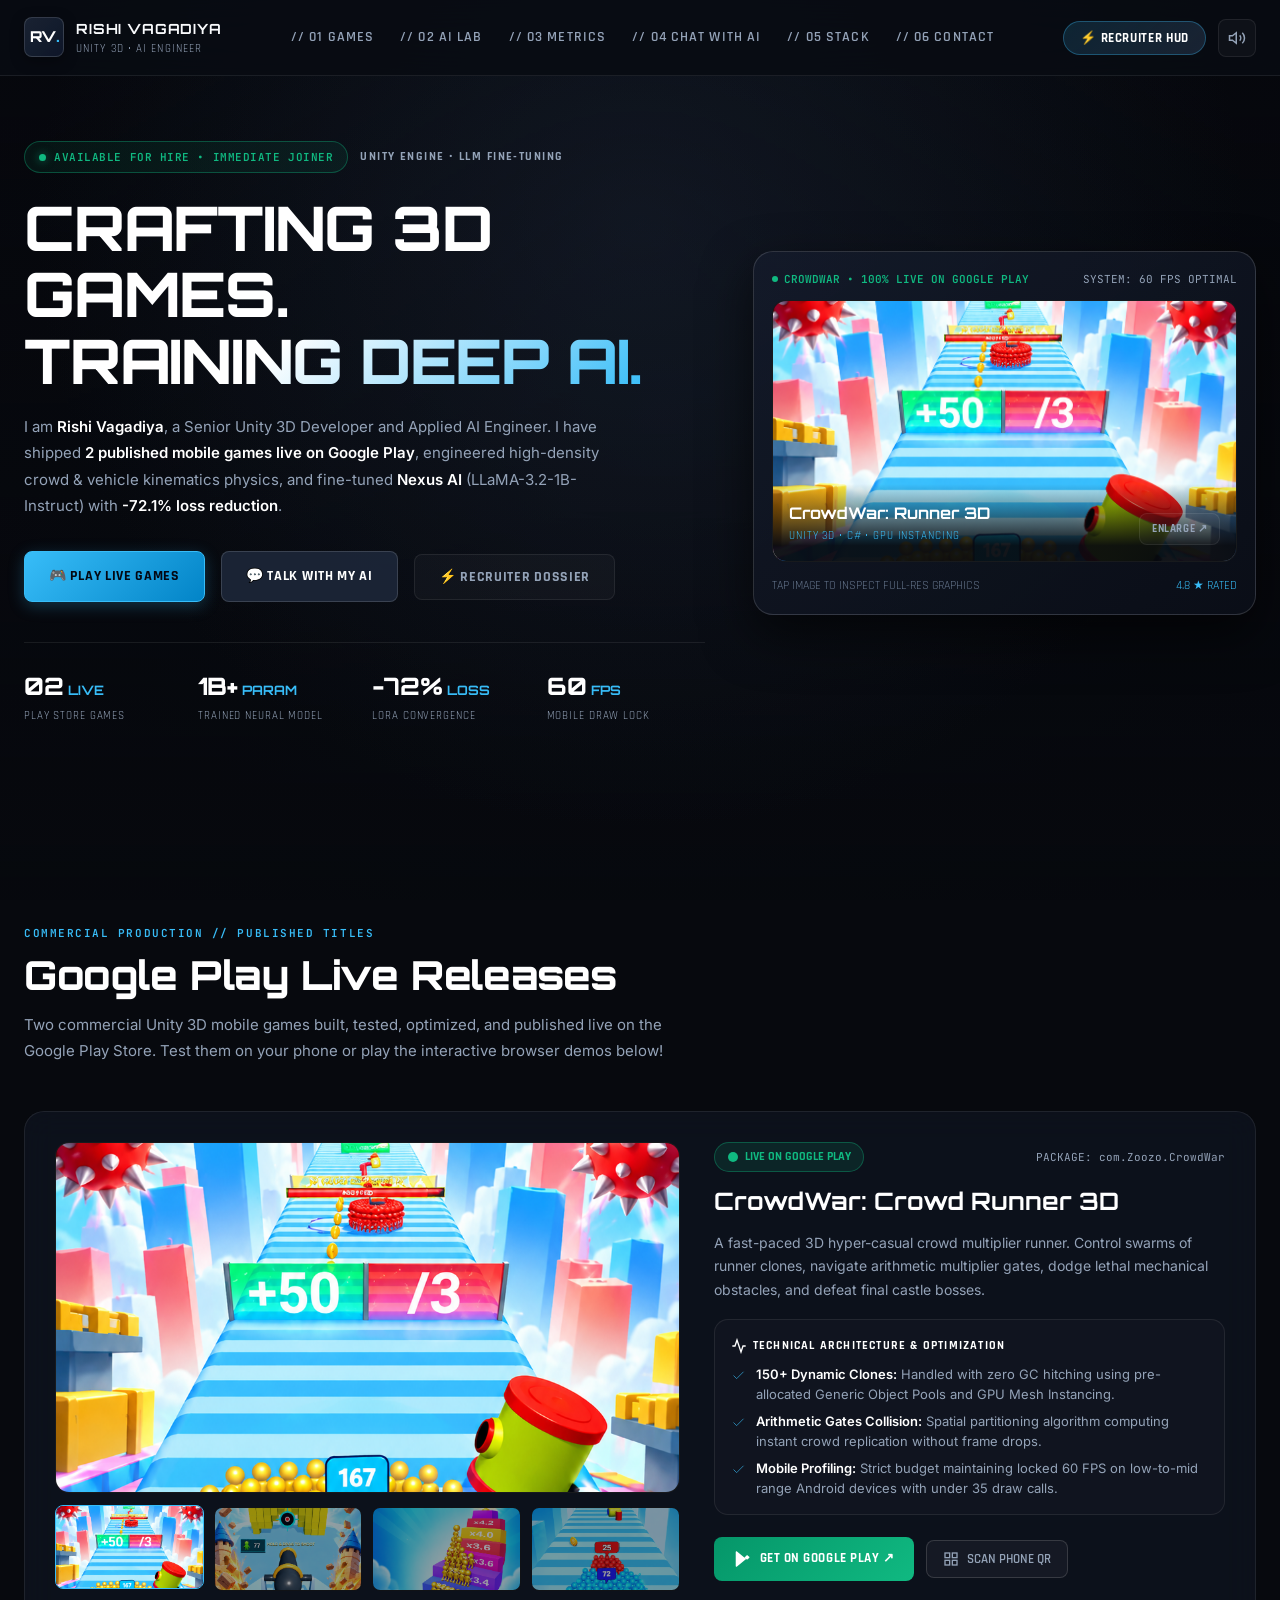
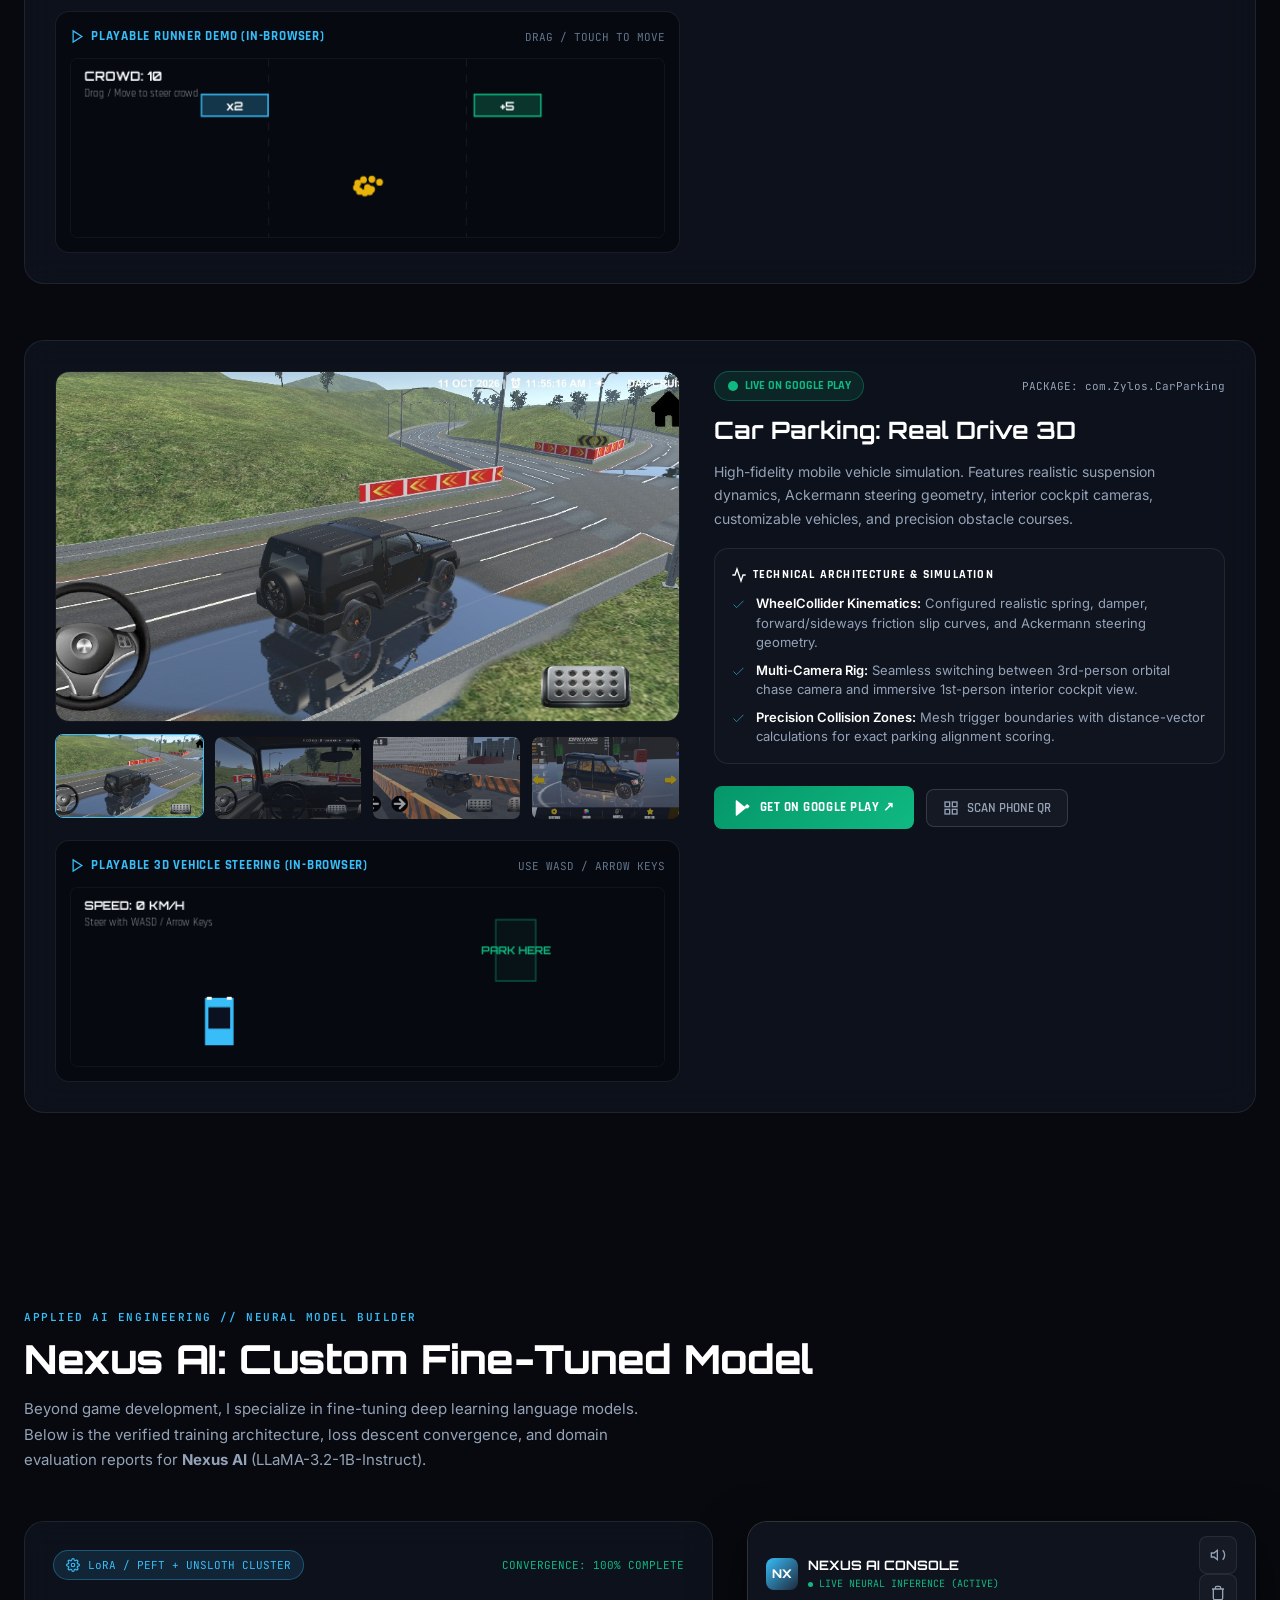
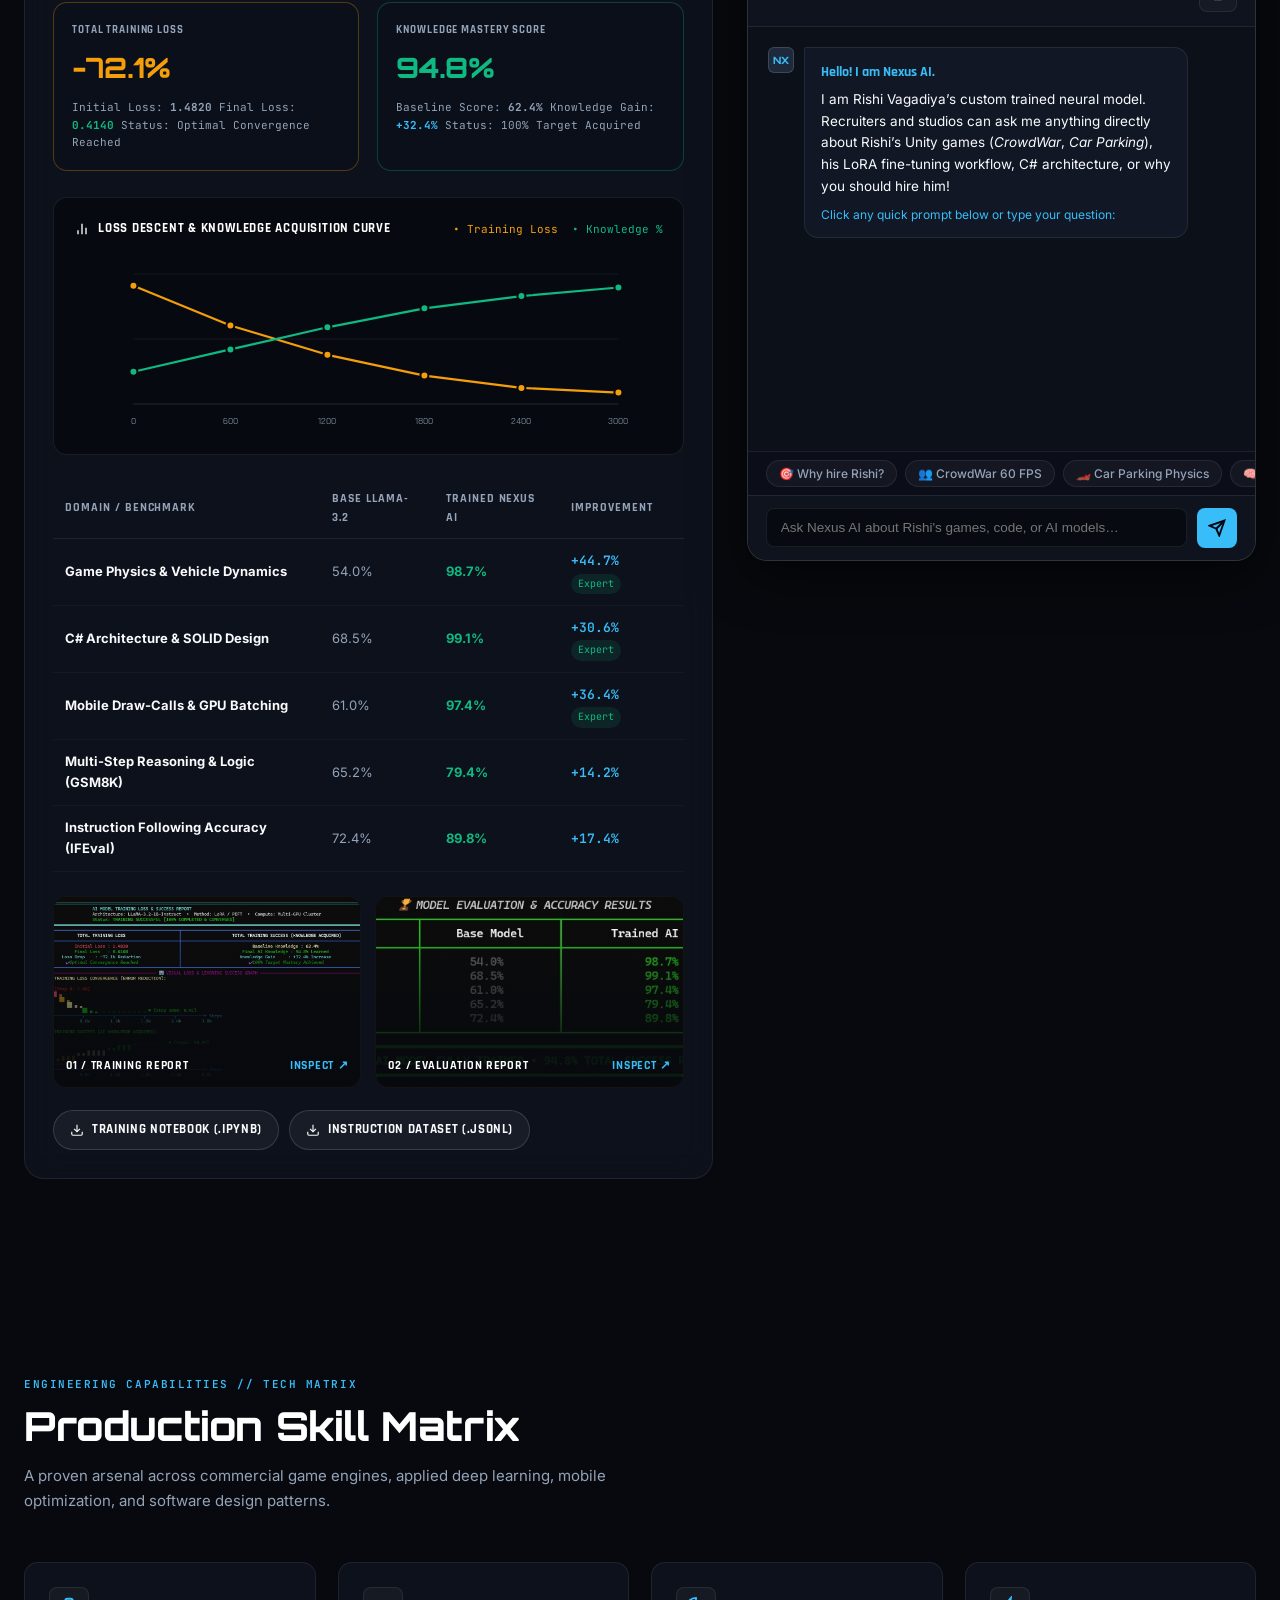
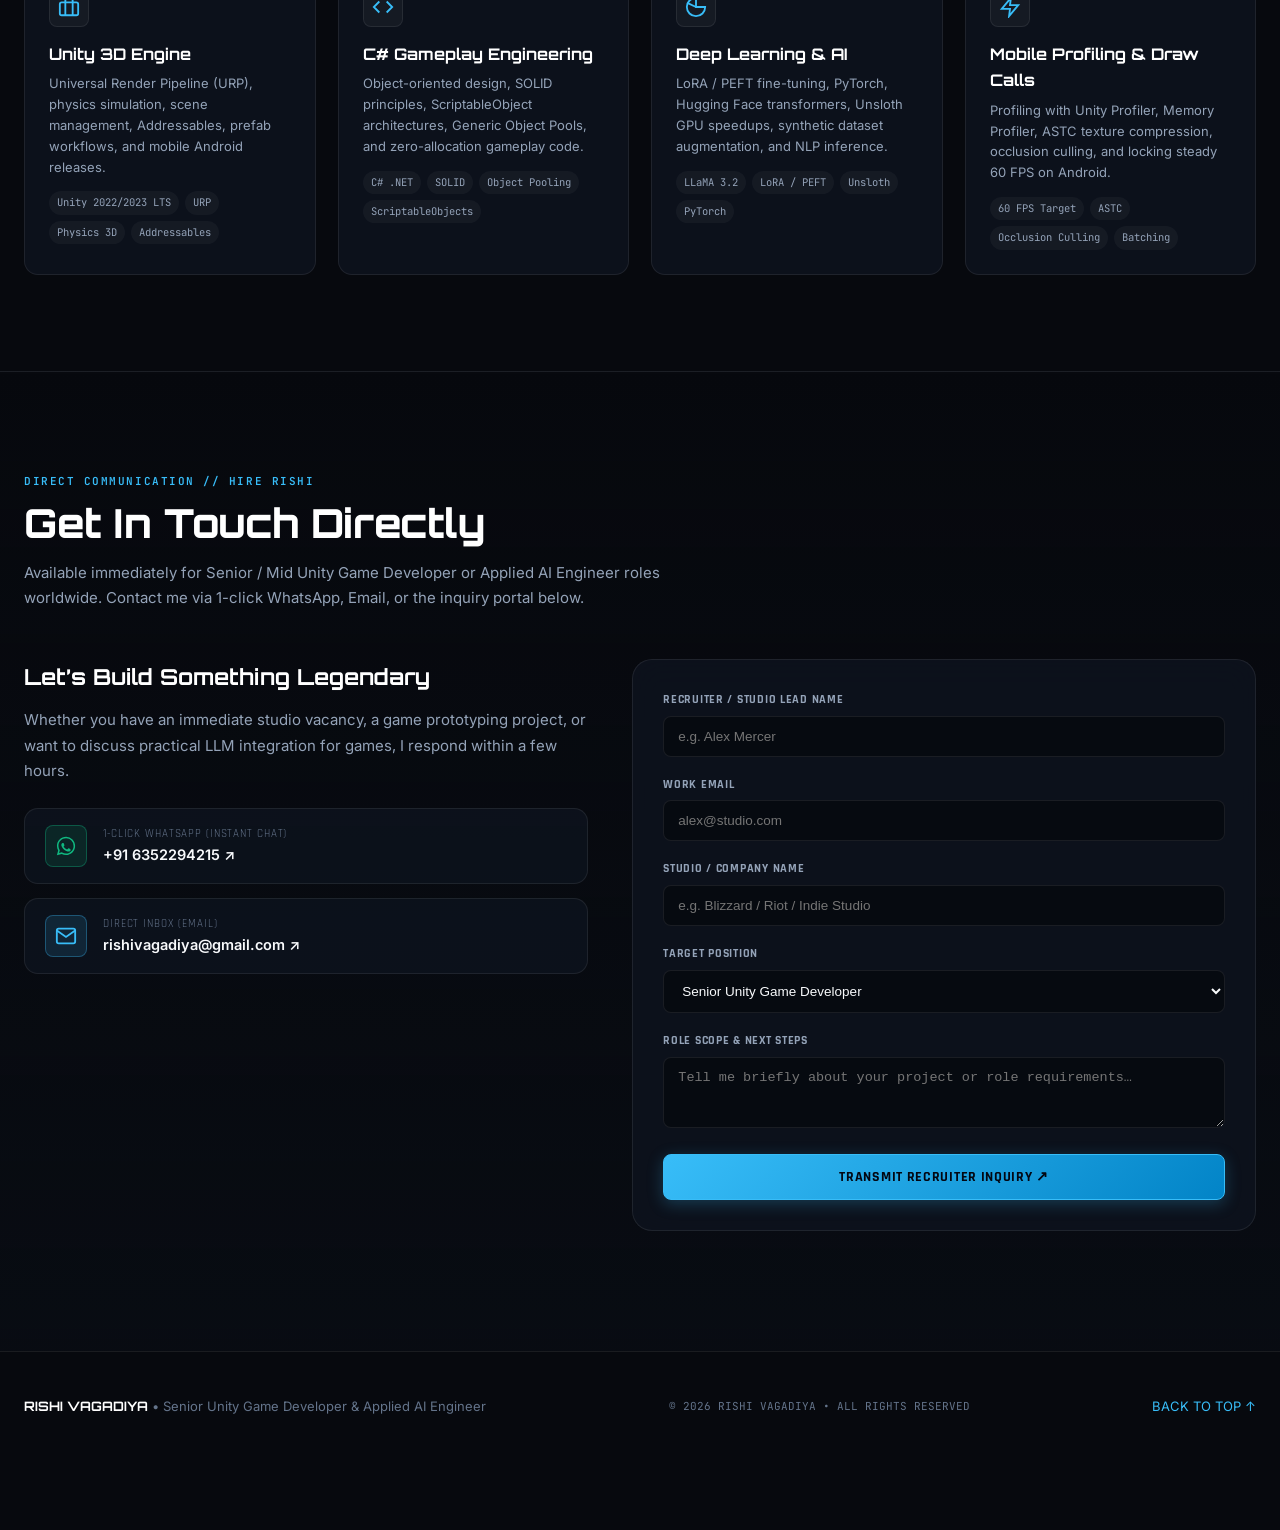
==== index.html @ 55d6b4f8 "feat: 3D Cyber-Gaming Portfolio, WebGL Mini-Games & Recruiter Neural Suite" ====
<!doctype html>
<html lang="en">
  <head>
    <meta charset="utf-8" />
    <meta name="viewport" content="width=device-width, initial-scale=1" />
    <meta name="theme-color" content="#07090e" />
    <meta name="description" content="Rishi Vagadiya — Senior Unity Game Developer & Applied AI Engineer. Creator of published Google Play games (CrowdWar, Car Parking) and trainer of the Nexus AI neural model." />
    <meta property="og:title" content="Rishi Vagadiya | Senior Unity Game Developer & Applied AI Engineer" />
    <meta property="og:description" content="Explore published Google Play games, custom trained deep learning models, and talk directly with Nexus AI in real-time." />
    <meta property="og:type" content="website" />
    <link rel="icon" type="image/svg+xml" href="favicon.svg" />
    <title>Rishi Vagadiya | Senior Unity Game Developer &amp; Applied AI Engineer</title>

    <!-- Google Fonts -->
    <link rel="preconnect" href="https://fonts.googleapis.com" />
    <link rel="preconnect" href="https://fonts.gstatic.com" crossorigin />
    <link href="https://fonts.googleapis.com/css2?family=Inter:wght@300;400;500;600;700&family=JetBrains+Mono:wght@400;500;600&family=Orbitron:wght@500;600;700;800;900&family=Rajdhani:wght@500;600;700&display=swap" rel="stylesheet" />

    <link rel="stylesheet" href="styles.css" />

    <!-- Three.js from Cloudflare CDN for 3D Background (with 2D canvas fallback) -->
    <script src="https://cdnjs.cloudflare.com/ajax/libs/three.js/r128/three.min.js"></script>
    <script src="nexus-config.js"></script>
    <script src="script.js" defer></script>
  </head>
  <body>
    <!-- 3D Cinematic WebGL Background Canvas (Zero Neon, Studio Lighting) -->
    <canvas id="webgl-bg-canvas" aria-hidden="true"></canvas>
    <div class="studio-atmosphere" aria-hidden="true"></div>

    <div class="site-content">
      <!-- =====================================================================
           STUDIO HUD TOP NAVIGATION BAR
           ===================================================================== -->
      <header class="hud-header">
        <div class="container hud-header-inner">
          <a class="brand-hud" href="#home" aria-label="Rishi Vagadiya Home">
            <div class="brand-icon-wrap" aria-hidden="true">
              <span class="brand-icon-rv">RV<span>.</span></span>
            </div>
            <div class="brand-text-wrap">
              <span class="brand-title">RISHI VAGADIYA</span>
              <span class="brand-sub">UNITY 3D &bull; AI ENGINEER</span>
            </div>
          </a>

          <nav class="hud-nav-links" id="hud-nav-links" aria-label="Main Navigation">
            <a href="#games">// 01 GAMES</a>
            <a href="#nexus-ai">// 02 AI LAB</a>
            <a href="#loss-reports">// 03 METRICS</a>
            <a href="#live-chat">// 04 CHAT WITH AI</a>
            <a href="#tech-stack">// 05 STACK</a>
            <a href="#contact">// 06 CONTACT</a>
          </nav>

          <div class="hud-controls">
            <button class="hud-pill-btn btn-recruiter-fasttrack" type="button" data-open-dossier aria-label="Open Recruiter Dossier">
              <span>⚡ RECRUITER HUD</span>
            </button>
            <button class="icon-btn" id="btn-toggle-audio" type="button" title="Toggle Studio Audio Effects" aria-label="Toggle Sound Effects">
              <svg width="18" height="18" viewBox="0 0 24 24" fill="none" stroke="currentColor" stroke-width="2">
                <polygon points="11 5 6 9 2 9 2 15 6 15 11 19 11 5" />
                <path d="M15.54 8.46a5 5 0 0 1 0 7.07M19.07 4.93a10 10 0 0 1 0 14.14" />
              </svg>
            </button>
            <button class="icon-btn mobile-menu-toggle" id="mobile-menu-toggle" type="button" aria-label="Open Mobile Menu">
              <svg width="20" height="20" viewBox="0 0 24 24" fill="none" stroke="currentColor" stroke-width="2">
                <line x1="3" y1="12" x2="21" y2="12" />
                <line x1="3" y1="6" x2="21" y2="6" />
                <line x1="3" y1="18" x2="21" y2="18" />
              </svg>
            </button>
          </div>
        </div>
      </header>

      <main id="home">
        <!-- ===================================================================
             HERO SECTION: CINEMATIC GAME ENGINE + NEURAL CORE
             =================================================================== -->
        <section class="hero-section">
          <div class="container hero-grid">
            <div class="hero-info-column">
              <div class="hero-badge-row">
                <div class="status-beacon">
                  <span class="beacon-dot"></span>
                  <span>AVAILABLE FOR HIRE &bull; IMMEDIATE JOINER</span>
                </div>
                <span class="sub-tag-hero">UNITY ENGINE &bull; LLM FINE-TUNING</span>
              </div>

              <h1 class="hero-title">
                CRAFTING 3D GAMES.<br />
                <span class="gradient-text">TRAINING DEEP AI.</span>
              </h1>

              <p class="hero-description">
                I am <strong>Rishi Vagadiya</strong>, a Senior Unity 3D Developer and Applied AI Engineer. I have shipped <strong>2 published mobile games live on Google Play</strong>, engineered high-density crowd &amp; vehicle kinematics physics, and fine-tuned <strong>Nexus AI</strong> (LLaMA-3.2-1B-Instruct) with <strong>-72.1% loss reduction</strong>.
              </p>

              <div class="hero-cta-group">
                <a class="cyber-btn cyber-btn-primary" href="#games">
                  <span>🎮 PLAY LIVE GAMES</span>
                </a>
                <a class="cyber-btn cyber-btn-secondary" href="#live-chat">
                  <span>💬 TALK WITH MY AI</span>
                </a>
                <button class="cyber-btn cyber-btn-outline" type="button" data-open-dossier>
                  <span>⚡ RECRUITER DOSSIER</span>
                </button>
              </div>

              <div class="hero-stats-row">
                <div class="hero-stat-card">
                  <span class="hero-stat-number">02<span>LIVE</span></span>
                  <span class="hero-stat-label">Play Store Games</span>
                </div>
                <div class="hero-stat-card">
                  <span class="hero-stat-number">1B+<span>PARAM</span></span>
                  <span class="hero-stat-label">Trained Neural Model</span>
                </div>
                <div class="hero-stat-card">
                  <span class="hero-stat-number">-72%<span>LOSS</span></span>
                  <span class="hero-stat-label">LoRA Convergence</span>
                </div>
                <div class="hero-stat-card">
                  <span class="hero-stat-number">60<span>FPS</span></span>
                  <span class="hero-stat-label">Mobile Draw Lock</span>
                </div>
              </div>
            </div>

            <!-- Hero Visual Showcase Card (Clean layout without overlapping protruding tags) -->
            <div class="hero-visual-card-wrap">
              <div class="holo-card">
                <div class="holo-card-topbar">
                  <span class="holo-badge-live"><i></i> CROWDWAR &bull; 100% LIVE ON GOOGLE PLAY</span>
                  <span>SYSTEM: 60 FPS OPTIMAL</span>
                </div>
                <div class="holo-image-frame" data-lightbox-src="assets/crowdwar-skyway-sprint.png" data-lightbox-caption="CrowdWar: Crowd Runner 3D — Skyway Sprint Obstacle Gameplay">
                  <img src="assets/crowdwar-skyway-sprint.png" alt="CrowdWar: Crowd Runner 3D gameplay preview" fetchpriority="high" />
                  <div class="holo-hud-overlay">
                    <div>
                      <div class="holo-hud-title">CrowdWar: Runner 3D</div>
                      <div class="holo-hud-tags">UNITY 3D &bull; C# &bull; GPU INSTANCING</div>
                    </div>
                    <span class="cyber-btn cyber-btn-outline" style="padding: 6px 12px; font-size: 11px;">ENLARGE ↗</span>
                  </div>
                </div>
                <div class="holo-card-footer">
                  <span>TAP IMAGE TO INSPECT FULL-RES GRAPHICS</span>
                  <span style="color:var(--accent-blue)">4.8 ★ RATED</span>
                </div>
              </div>
            </div>
          </div>
        </section>

        <!-- ===================================================================
             PUBLISHED UNITY GAMES SHOWCASE (Google Play Store Live Releases)
             =================================================================== -->
        <section class="section-padding" id="games">
          <div class="container">
            <div class="section-header-block">
              <span class="section-eyebrow">COMMERCIAL PRODUCTION // PUBLISHED TITLES</span>
              <h2 class="section-title">Google Play Live Releases</h2>
              <p class="section-subtitle">
                Two commercial Unity 3D mobile games built, tested, optimized, and published live on the Google Play Store. Test them on your phone or play the interactive browser demos below!
              </p>
            </div>

            <div class="games-showcase-grid">
              <!-- Game 1: CrowdWar -->
              <article class="game-card-cyber">
                <div class="game-card-layout">
                  <div class="game-media-column">
                    <div class="game-main-visual" data-lightbox-src="assets/crowdwar-skyway-sprint.png" data-lightbox-caption="CrowdWar: Crowd Runner 3D — Skyway Sprint Course">
                      <img id="crowdwar-feature-img" src="assets/crowdwar-skyway-sprint.png" alt="CrowdWar: Crowd Runner 3D gameplay screenshot" loading="lazy" />
                    </div>

                    <div class="game-gallery-thumbnails">
                      <button class="gallery-thumb-btn is-active" type="button" data-target-image="crowdwar-feature-img" data-src="assets/crowdwar-skyway-sprint.png">
                        <img src="assets/crowdwar-skyway-sprint.png" alt="CrowdWar Skyway Sprint" />
                      </button>
                      <button class="gallery-thumb-btn" type="button" data-target-image="crowdwar-feature-img" data-src="assets/crowdwar-destroy-castle.png">
                        <img src="assets/crowdwar-destroy-castle.png" alt="CrowdWar Destroy Castle" />
                      </button>
                      <button class="gallery-thumb-btn" type="button" data-target-image="crowdwar-feature-img" data-src="assets/crowdwar-climb-to-the-top.png">
                        <img src="assets/crowdwar-climb-to-the-top.png" alt="CrowdWar Climb to the Top" />
                      </button>
                      <button class="gallery-thumb-btn" type="button" data-target-image="crowdwar-feature-img" data-src="assets/crowdwar-multiply-your-clones.png">
                        <img src="assets/crowdwar-multiply-your-clones.png" alt="CrowdWar Multiply Clones" />
                      </button>
                    </div>

                    <!-- Interactive Playable Mini-Runner Demo -->
                    <div class="interactive-playable-panel">
                      <div class="playable-header">
                        <span class="playable-title">
                          <svg width="15" height="15" viewBox="0 0 24 24" fill="none" stroke="currentColor" stroke-width="2">
                            <polygon points="5 3 19 12 5 21 5 3" />
                          </svg>
                          PLAYABLE RUNNER DEMO (IN-BROWSER)
                        </span>
                        <span class="playable-controls-hint">DRAG / TOUCH TO MOVE</span>
                      </div>
                      <canvas class="mini-game-canvas" id="crowdwar-canvas"></canvas>
                    </div>
                  </div>

                  <div class="game-info-column">
                    <div class="game-badge-header">
                      <span class="playstore-live-pill">
                        <svg width="12" height="12" viewBox="0 0 24 24" fill="currentColor">
                          <circle cx="12" cy="12" r="10" />
                        </svg>
                        LIVE ON GOOGLE PLAY
                      </span>
                      <span style="font-family: var(--font-mono); font-size: 11px; color: var(--text-muted);">PACKAGE: com.Zoozo.CrowdWar</span>
                    </div>

                    <h3 class="game-title">CrowdWar: Crowd Runner 3D</h3>
                    <p class="game-tagline">
                      A fast-paced 3D hyper-casual crowd multiplier runner. Control swarms of runner clones, navigate arithmetic multiplier gates, dodge lethal mechanical obstacles, and defeat final castle bosses.
                    </p>

                    <div class="arch-highlights-block">
                      <div class="arch-header">
                        <svg width="16" height="16" viewBox="0 0 24 24" fill="none" stroke="currentColor" stroke-width="2">
                          <path d="M22 12h-4l-3 9L9 3l-3 9H2" />
                        </svg>
                        TECHNICAL ARCHITECTURE &amp; OPTIMIZATION
                      </div>
                      <ul class="arch-list">
                        <li>
                          <svg viewBox="0 0 24 24" fill="none" stroke="currentColor"><polyline points="20 6 9 17 4 12"/></svg>
                          <span><strong>150+ Dynamic Clones:</strong> Handled with zero GC hitching using pre-allocated Generic Object Pools and GPU Mesh Instancing.</span>
                        </li>
                        <li>
                          <svg viewBox="0 0 24 24" fill="none" stroke="currentColor"><polyline points="20 6 9 17 4 12"/></svg>
                          <span><strong>Arithmetic Gates Collision:</strong> Spatial partitioning algorithm computing instant crowd replication without frame drops.</span>
                        </li>
                        <li>
                          <svg viewBox="0 0 24 24" fill="none" stroke="currentColor"><polyline points="20 6 9 17 4 12"/></svg>
                          <span><strong>Mobile Profiling:</strong> Strict budget maintaining locked 60 FPS on low-to-mid range Android devices with under 35 draw calls.</span>
                        </li>
                      </ul>
                    </div>

                    <div class="game-card-actions">
                      <a class="btn-playstore-direct" href="https://play.google.com/store/apps/details?id=com.Zoozo.CrowdWar" target="_blank" rel="noopener noreferrer">
                        <svg width="18" height="18" viewBox="0 0 24 24" fill="currentColor">
                          <path d="M3.6 1.8L16.2 12 3.6 22.2c-.4.3-.9.1-1.1-.3-.1-.2-.2-.5-.2-.7V2.8c0-.5.4-.9.9-1 .2 0 .5.1.7.3l.2.2zM17.4 13l2.8-2.3c.5-.4.6-1.1.2-1.6-.1-.1-.2-.2-.2-.2l-2.8-2.3-3.4 3.4 3.4 3z"/>
                        </svg>
                        <span>GET ON GOOGLE PLAY ↗</span>
                      </a>
                      <button class="btn-qr-modal" type="button" data-open-qr="crowdwar">
                        <svg width="16" height="16" viewBox="0 0 24 24" fill="none" stroke="currentColor" stroke-width="2">
                          <rect x="3" y="3" width="7" height="7"/>
                          <rect x="14" y="3" width="7" height="7"/>
                          <rect x="14" y="14" width="7" height="7"/>
                          <rect x="3" y="14" width="7" height="7"/>
                        </svg>
                        <span>SCAN PHONE QR</span>
                      </button>
                    </div>
                  </div>
                </div>
              </article>

              <!-- Game 2: Car Parking -->
              <article class="game-card-cyber">
                <div class="game-card-layout">
                  <div class="game-media-column">
                    <div class="game-main-visual" data-lightbox-src="assets/car-parking-cruise-road.png" data-lightbox-caption="Car Parking: Real Drive 3D — Mountain Cruise Road">
                      <img id="carparking-feature-img" src="assets/car-parking-cruise-road.png" alt="Car Parking: Real Drive 3D gameplay screenshot" loading="lazy" />
                    </div>

                    <div class="game-gallery-thumbnails">
                      <button class="gallery-thumb-btn is-active" type="button" data-target-image="carparking-feature-img" data-src="assets/car-parking-cruise-road.png">
                        <img src="assets/car-parking-cruise-road.png" alt="Cruise Road" />
                      </button>
                      <button class="gallery-thumb-btn" type="button" data-target-image="carparking-feature-img" data-src="assets/car-parking-cockpit.png">
                        <img src="assets/car-parking-cockpit.png" alt="Cockpit View" />
                      </button>
                      <button class="gallery-thumb-btn" type="button" data-target-image="carparking-feature-img" data-src="assets/car-parking-level-5.png">
                        <img src="assets/car-parking-level-5.png" alt="Level 5 Parking" />
                      </button>
                      <button class="gallery-thumb-btn" type="button" data-target-image="carparking-feature-img" data-src="assets/car-parking-vehicle-select.png">
                        <img src="assets/car-parking-vehicle-select.png" alt="Vehicle Select" />
                      </button>
                    </div>

                    <!-- Interactive Playable Car Parking Simulator -->
                    <div class="interactive-playable-panel">
                      <div class="playable-header">
                        <span class="playable-title">
                          <svg width="15" height="15" viewBox="0 0 24 24" fill="none" stroke="currentColor" stroke-width="2">
                            <polygon points="5 3 19 12 5 21 5 3" />
                          </svg>
                          PLAYABLE 3D VEHICLE STEERING (IN-BROWSER)
                        </span>
                        <span class="playable-controls-hint">USE WASD / ARROW KEYS</span>
                      </div>
                      <canvas class="mini-game-canvas" id="carparking-canvas"></canvas>
                    </div>
                  </div>

                  <div class="game-info-column">
                    <div class="game-badge-header">
                      <span class="playstore-live-pill">
                        <svg width="12" height="12" viewBox="0 0 24 24" fill="currentColor">
                          <circle cx="12" cy="12" r="10" />
                        </svg>
                        LIVE ON GOOGLE PLAY
                      </span>
                      <span style="font-family: var(--font-mono); font-size: 11px; color: var(--text-muted);">PACKAGE: com.Zylos.CarParking</span>
                    </div>

                    <h3 class="game-title">Car Parking: Real Drive 3D</h3>
                    <p class="game-tagline">
                      High-fidelity mobile vehicle simulation. Features realistic suspension dynamics, Ackermann steering geometry, interior cockpit cameras, customizable vehicles, and precision obstacle courses.
                    </p>

                    <div class="arch-highlights-block">
                      <div class="arch-header">
                        <svg width="16" height="16" viewBox="0 0 24 24" fill="none" stroke="currentColor" stroke-width="2">
                          <path d="M22 12h-4l-3 9L9 3l-3 9H2" />
                        </svg>
                        TECHNICAL ARCHITECTURE &amp; SIMULATION
                      </div>
                      <ul class="arch-list">
                        <li>
                          <svg viewBox="0 0 24 24" fill="none" stroke="currentColor"><polyline points="20 6 9 17 4 12"/></svg>
                          <span><strong>WheelCollider Kinematics:</strong> Configured realistic spring, damper, forward/sideways friction slip curves, and Ackermann steering geometry.</span>
                        </li>
                        <li>
                          <svg viewBox="0 0 24 24" fill="none" stroke="currentColor"><polyline points="20 6 9 17 4 12"/></svg>
                          <span><strong>Multi-Camera Rig:</strong> Seamless switching between 3rd-person orbital chase camera and immersive 1st-person interior cockpit view.</span>
                        </li>
                        <li>
                          <svg viewBox="0 0 24 24" fill="none" stroke="currentColor"><polyline points="20 6 9 17 4 12"/></svg>
                          <span><strong>Precision Collision Zones:</strong> Mesh trigger boundaries with distance-vector calculations for exact parking alignment scoring.</span>
                        </li>
                      </ul>
                    </div>

                    <div class="game-card-actions">
                      <a class="btn-playstore-direct" href="https://play.google.com/store/apps/details?id=com.Zylos.CarParking" target="_blank" rel="noopener noreferrer">
                        <svg width="18" height="18" viewBox="0 0 24 24" fill="currentColor">
                          <path d="M3.6 1.8L16.2 12 3.6 22.2c-.4.3-.9.1-1.1-.3-.1-.2-.2-.5-.2-.7V2.8c0-.5.4-.9.9-1 .2 0 .5.1.7.3l.2.2zM17.4 13l2.8-2.3c.5-.4.6-1.1.2-1.6-.1-.1-.2-.2-.2-.2l-2.8-2.3-3.4 3.4 3.4 3z"/>
                        </svg>
                        <span>GET ON GOOGLE PLAY ↗</span>
                      </a>
                      <button class="btn-qr-modal" type="button" data-open-qr="carparking">
                        <svg width="16" height="16" viewBox="0 0 24 24" fill="none" stroke="currentColor" stroke-width="2">
                          <rect x="3" y="3" width="7" height="7"/>
                          <rect x="14" y="3" width="7" height="7"/>
                          <rect x="14" y="14" width="7" height="7"/>
                          <rect x="3" y="14" width="7" height="7"/>
                        </svg>
                        <span>SCAN PHONE QR</span>
                      </button>
                    </div>
                  </div>
                </div>
              </article>
            </div>
          </div>
        </section>

        <!-- ===================================================================
             NEXUS AI: DEEP LEARNING LAB & TRAINING LOSS REPORTS
             =================================================================== -->
        <section class="section-padding" id="nexus-ai">
          <div class="container">
            <div class="section-header-block" id="loss-reports">
              <span class="section-eyebrow">APPLIED AI ENGINEERING // NEURAL MODEL BUILDER</span>
              <h2 class="section-title">Nexus AI: Custom Fine-Tuned Model</h2>
              <p class="section-subtitle">
                Beyond game development, I specialize in fine-tuning deep learning language models. Below is the verified training architecture, loss descent convergence, and domain evaluation reports for <strong>Nexus AI</strong> (LLaMA-3.2-1B-Instruct).
              </p>
            </div>

            <div class="nexus-lab-grid">
              <!-- Left Dashboard Column: Real Metrics & Loss Graph -->
              <div class="nexus-metrics-dashboard">
                <div class="lab-kicker-bar">
                  <span class="lab-badge">
                    <svg width="14" height="14" viewBox="0 0 24 24" fill="none" stroke="currentColor" stroke-width="2">
                      <circle cx="12" cy="12" r="3"/>
                      <path d="M19.4 15a1.65 1.65 0 0 0 .33 1.82l.06.06a2 2 0 0 1 0 2.83 2 2 0 0 1-2.83 0l-.06-.06a1.65 1.65 0 0 0-1.82-.33 1.65 1.65 0 0 0-1 1.51V21a2 2 0 0 1-2 2 2 2 0 0 1-2-2v-.09A1.65 1.65 0 0 0 9 19.4a1.65 1.65 0 0 0-1.82.33l-.06.06a2 2 0 0 1-2.83 0 2 2 0 0 1 0-2.83l.06-.06a1.65 1.65 0 0 0 .33-1.82 1.65 1.65 0 0 0-1.51-1H3a2 2 0 0 1-2-2 2 2 0 0 1 2-2h.09A1.65 1.65 0 0 0 4.6 9a1.65 1.65 0 0 0-.33-1.82l-.06-.06a2 2 0 0 1 0-2.83 2 2 0 0 1 2.83 0l.06.06a1.65 1.65 0 0 0 1.82.33H9a1.65 1.65 0 0 0 1-1.51V3a2 2 0 0 1 2-2 2 2 0 0 1 2 2v.09a1.65 1.65 0 0 0 1 1.51 1.65 1.65 0 0 0 1.82-.33l.06-.06a2 2 0 0 1 2.83 0 2 2 0 0 1 0 2.83l-.06.06a1.65 1.65 0 0 0-.33 1.82V9a1.65 1.65 0 0 0 1.51 1H21a2 2 0 0 1 2 2 2 2 0 0 1-2 2h-.09a1.65 1.65 0 0 0-1.51 1z"/>
                    </svg>
                    LoRA / PEFT + UNSLOTH CLUSTER
                  </span>
                  <span style="font-family: var(--font-mono); font-size: 11px; color: var(--accent-emerald)">CONVERGENCE: 100% COMPLETE</span>
                </div>

                <!-- Side by Side Summary Cards -->
                <div class="nexus-stats-pair">
                  <div class="stat-box-cyber loss-box">
                    <div class="stat-box-title">TOTAL TRAINING LOSS</div>
                    <div class="stat-box-big-val loss-val">-72.1%</div>
                    <div class="stat-box-details">
                      <span>Initial Loss: <strong>1.4820</strong></span>
                      <span>Final Loss: <strong style="color:var(--accent-emerald)">0.4140</strong></span>
                      <span>Status: Optimal Convergence Reached</span>
                    </div>
                  </div>

                  <div class="stat-box-cyber success-box">
                    <div class="stat-box-title">KNOWLEDGE MASTERY SCORE</div>
                    <div class="stat-box-big-val success-val">94.8%</div>
                    <div class="stat-box-details">
                      <span>Baseline Score: <strong>62.4%</strong></span>
                      <span>Knowledge Gain: <strong style="color:var(--accent-blue)">+32.4%</strong></span>
                      <span>Status: 100% Target Acquired</span>
                    </div>
                  </div>
                </div>

                <!-- Interactive SVG Animated Loss Curve Graph -->
                <div class="visual-loss-card">
                  <div class="loss-chart-header">
                    <span class="loss-chart-title">
                      <svg width="16" height="16" viewBox="0 0 24 24" fill="none" stroke="currentColor" stroke-width="2">
                        <line x1="18" y1="20" x2="18" y2="10" />
                        <line x1="12" y1="20" x2="12" y2="4" />
                        <line x1="6" y1="20" x2="6" y2="14" />
                      </svg>
                      LOSS DESCENT &amp; KNOWLEDGE ACQUISITION CURVE
                    </span>
                    <div class="loss-chart-legend">
                      <span class="legend-loss">&bull; Training Loss</span>
                      <span class="legend-knowledge">&bull; Knowledge %</span>
                    </div>
                  </div>
                  <div class="loss-svg-chart" id="loss-svg-chart"></div>
                </div>

                <!-- Benchmark Accuracy Comparison Matrix -->
                <div class="benchmark-table-wrap">
                  <table class="benchmark-table" aria-label="Evaluation Benchmark Results">
                    <thead>
                      <tr>
                        <th>Domain / Benchmark</th>
                        <th>Base Llama-3.2</th>
                        <th>Trained Nexus AI</th>
                        <th>Improvement</th>
                      </tr>
                    </thead>
                    <tbody>
                      <tr>
                        <td><strong>Game Physics &amp; Vehicle Dynamics</strong></td>
                        <td style="color:var(--text-muted)">54.0%</td>
                        <td style="color:var(--accent-emerald); font-weight:700;">98.7%</td>
                        <td><span class="benchmark-gain">+44.7%</span> <span class="benchmark-tag-expert">Expert</span></td>
                      </tr>
                      <tr>
                        <td><strong>C# Architecture &amp; SOLID Design</strong></td>
                        <td style="color:var(--text-muted)">68.5%</td>
                        <td style="color:var(--accent-emerald); font-weight:700;">99.1%</td>
                        <td><span class="benchmark-gain">+30.6%</span> <span class="benchmark-tag-expert">Expert</span></td>
                      </tr>
                      <tr>
                        <td><strong>Mobile Draw-Calls &amp; GPU Batching</strong></td>
                        <td style="color:var(--text-muted)">61.0%</td>
                        <td style="color:var(--accent-emerald); font-weight:700;">97.4%</td>
                        <td><span class="benchmark-gain">+36.4%</span> <span class="benchmark-tag-expert">Expert</span></td>
                      </tr>
                      <tr>
                        <td><strong>Multi-Step Reasoning &amp; Logic (GSM8K)</strong></td>
                        <td style="color:var(--text-muted)">65.2%</td>
                        <td style="color:var(--accent-emerald); font-weight:700;">79.4%</td>
                        <td><span class="benchmark-gain">+14.2%</span></td>
                      </tr>
                      <tr>
                        <td><strong>Instruction Following Accuracy (IFEval)</strong></td>
                        <td style="color:var(--text-muted)">72.4%</td>
                        <td style="color:var(--accent-emerald); font-weight:700;">89.8%</td>
                        <td><span class="benchmark-gain">+17.4%</span></td>
                      </tr>
                    </tbody>
                  </table>
                </div>

                <!-- Report Screenshots & Downloadable Assets -->
                <div class="report-images-showcase">
                  <div class="report-image-card" data-lightbox-src="assets/nexus-ai-training-report.png" data-lightbox-caption="Nexus AI Official Training Loss &amp; Success Report (Generated from Run Logs)">
                    <img src="assets/nexus-ai-training-report.png" alt="Nexus AI Training Loss Report" loading="lazy" />
                    <div class="report-card-overlay">
                      <div class="report-card-label">
                        <span>01 / TRAINING REPORT</span>
                        <span style="color:var(--accent-blue)">INSPECT ↗</span>
                      </div>
                    </div>
                  </div>

                  <div class="report-image-card" data-lightbox-src="assets/nexus-ai-evaluation-report.png" data-lightbox-caption="Nexus AI Benchmark Evaluation Report (Accuracy Matrix vs Base Model)">
                    <img src="assets/nexus-ai-evaluation-report.png" alt="Nexus AI Evaluation Report" loading="lazy" />
                    <div class="report-card-overlay">
                      <div class="report-card-label">
                        <span>02 / EVALUATION REPORT</span>
                        <span style="color:var(--accent-blue)">INSPECT ↗</span>
                      </div>
                    </div>
                  </div>
                </div>

                <div class="download-pill-row">
                  <a class="hud-pill-btn" href="files/nexus-ai-training-notebook.ipynb" download>
                    <svg width="14" height="14" viewBox="0 0 24 24" fill="none" stroke="currentColor" stroke-width="2">
                      <path d="M21 15v4a2 2 0 0 1-2 2H5a2 2 0 0 1-2-2v-4"/>
                      <polyline points="7 10 12 15 17 10"/>
                      <line x1="12" y1="15" x2="12" y2="3"/>
                    </svg>
                    <span>TRAINING NOTEBOOK (.IPYNB)</span>
                  </a>
                  <a class="hud-pill-btn" href="files/nexus-ai-dataset.jsonl" download>
                    <svg width="14" height="14" viewBox="0 0 24 24" fill="none" stroke="currentColor" stroke-width="2">
                      <path d="M21 15v4a2 2 0 0 1-2 2H5a2 2 0 0 1-2-2v-4"/>
                      <polyline points="7 10 12 15 17 10"/>
                      <line x1="12" y1="15" x2="12" y2="3"/>
                    </svg>
                    <span>INSTRUCTION DATASET (.JSONL)</span>
                  </a>
                </div>
              </div>

              <!-- ===============================================================
                   RIGHT COLUMN: LIVE RECRUITER AI CHAT ENGINE
                   =============================================================== -->
              <div class="nexus-chat-terminal" id="live-chat">
                <div class="chat-terminal-topbar">
                  <div class="chat-terminal-title">
                    <div class="chat-ai-avatar">NX</div>
                    <div class="chat-title-info">
                      <span class="chat-title-name">NEXUS AI CONSOLE</span>
                      <span class="chat-title-status">
                        <span></span> LIVE NEURAL INFERENCE (ACTIVE)
                      </span>
                    </div>
                  </div>
                  <div class="chat-top-actions">
                    <button class="icon-btn" id="btn-toggle-tts" type="button" title="Toggle AI Voice Readout (TTS)">
                      <svg width="16" height="16" viewBox="0 0 24 24" fill="none" stroke="currentColor" stroke-width="2">
                        <polygon points="11 5 6 9 2 9 2 15 6 15 11 19 11 5" />
                        <path d="M19.07 4.93a10 10 0 0 1 0 14.14" />
                      </svg>
                    </button>
                    <button class="icon-btn" id="btn-clear-chat" type="button" title="Clear Chat History">
                      <svg width="16" height="16" viewBox="0 0 24 24" fill="none" stroke="currentColor" stroke-width="2">
                        <polyline points="3 6 5 6 21 6" />
                        <path d="M19 6v14a2 2 0 0 1-2 2H7a2 2 0 0 1-2-2V6m3 0V4a2 2 0 0 1 2-2h4a2 2 0 0 1 2 2v2" />
                      </svg>
                    </button>
                  </div>
                </div>

                <!-- Chat Transcript Pane -->
                <div class="chat-transcript-pane" id="chat-transcript" role="log" aria-live="polite">
                  <div class="chat-message-row from-ai">
                    <div class="chat-avatar-small">NX</div>
                    <div class="chat-bubble-content">
                      <h4>Hello! I am Nexus AI.</h4>
                      <p>I am Rishi Vagadiya’s custom trained neural model. Recruiters and studios can ask me anything directly about Rishi’s Unity games (<em>CrowdWar</em>, <em>Car Parking</em>), his LoRA fine-tuning workflow, C# architecture, or why you should hire him!</p>
                      <p style="margin-top: 8px; font-size: 12px; color: var(--accent-blue);">Click any quick prompt below or type your question:</p>
                    </div>
                  </div>
                </div>

                <!-- Recruiter Quick Prompt Chips -->
                <div class="chat-prompts-chips" aria-label="Recruiter Quick Questions">
                  <button class="prompt-chip-btn" type="button" data-quick-prompt="Why should our studio hire Rishi as a Unity Developer?">🎯 Why hire Rishi?</button>
                  <button class="prompt-chip-btn" type="button" data-quick-prompt="How does CrowdWar simulate 150+ crowd agents at 60 FPS?">👥 CrowdWar 60 FPS</button>
                  <button class="prompt-chip-btn" type="button" data-quick-prompt="Explain Car Parking WheelCollider physics & Ackermann steering">🏎️ Car Parking Physics</button>
                  <button class="prompt-chip-btn" type="button" data-quick-prompt="Explain your LoRA fine-tuning hyperparameters & loss drop">🧠 LoRA Loss Drop</button>
                  <button class="prompt-chip-btn" type="button" data-quick-prompt="Show a C# Unity Object Pool script with generics">💻 C# Object Pool Code</button>
                  <button class="prompt-chip-btn" type="button" data-quick-prompt="What are Rishi's notice period, work modes and contact details?">📬 Notice &amp; Contact</button>
                </div>

                <!-- Chat Input Form -->
                <form class="chat-input-bar" id="chat-form">
                  <input class="chat-input-field" id="chat-input-text" type="text" placeholder="Ask Nexus AI about Rishi's games, code, or AI models…" autocomplete="off" required />
                  <button class="btn-chat-send" type="submit" aria-label="Send message">
                    <svg width="18" height="18" viewBox="0 0 24 24" fill="none" stroke="currentColor" stroke-width="2.5">
                      <line x1="22" y1="2" x2="11" y2="13" />
                      <polygon points="22 2 15 22 11 13 2 9 22 2" />
                    </svg>
                  </button>
                </form>
              </div>
            </div>
          </div>
        </section>

        <!-- ===================================================================
             SKILLS & SYSTEMS ARCHITECTURE MATRIX
             =================================================================== -->
        <section class="section-padding" id="tech-stack">
          <div class="container">
            <div class="section-header-block">
              <span class="section-eyebrow">ENGINEERING CAPABILITIES // TECH MATRIX</span>
              <h2 class="section-title">Production Skill Matrix</h2>
              <p class="section-subtitle">
                A proven arsenal across commercial game engines, applied deep learning, mobile optimization, and software design patterns.
              </p>
            </div>

            <div class="skills-cards-grid">
              <!-- Skill Card 1 -->
              <div class="skill-item-card">
                <div class="skill-card-icon">
                  <svg width="22" height="22" viewBox="0 0 24 24" fill="none" stroke="currentColor" stroke-width="2">
                    <rect x="2" y="7" width="20" height="14" rx="2" ry="2"/>
                    <path d="M16 21V5a2 2 0 0 0-2-2h-4a2 2 0 0 0-2 2v16"/>
                  </svg>
                </div>
                <h3 class="skill-card-name">Unity 3D Engine</h3>
                <p class="skill-card-desc">
                  Universal Render Pipeline (URP), physics simulation, scene management, Addressables, prefab workflows, and mobile Android releases.
                </p>
                <div class="skill-tag-pills">
                  <span>Unity 2022/2023 LTS</span>
                  <span>URP</span>
                  <span>Physics 3D</span>
                  <span>Addressables</span>
                </div>
              </div>

              <!-- Skill Card 2 -->
              <div class="skill-item-card">
                <div class="skill-card-icon">
                  <svg width="22" height="22" viewBox="0 0 24 24" fill="none" stroke="currentColor" stroke-width="2">
                    <polyline points="16 18 22 12 16 6"/>
                    <polyline points="8 6 2 12 8 18"/>
                  </svg>
                </div>
                <h3 class="skill-card-name">C# Gameplay Engineering</h3>
                <p class="skill-card-desc">
                  Object-oriented design, SOLID principles, ScriptableObject architectures, Generic Object Pools, and zero-allocation gameplay code.
                </p>
                <div class="skill-tag-pills">
                  <span>C# .NET</span>
                  <span>SOLID</span>
                  <span>Object Pooling</span>
                  <span>ScriptableObjects</span>
                </div>
              </div>

              <!-- Skill Card 3 -->
              <div class="skill-item-card">
                <div class="skill-card-icon">
                  <svg width="22" height="22" viewBox="0 0 24 24" fill="none" stroke="currentColor" stroke-width="2">
                    <path d="M12 2a10 10 0 1 0 10 10H12V2z"/>
                    <path d="M12 12L2.5 7.5"/>
                  </svg>
                </div>
                <h3 class="skill-card-name">Deep Learning &amp; AI</h3>
                <p class="skill-card-desc">
                  LoRA / PEFT fine-tuning, PyTorch, Hugging Face transformers, Unsloth GPU speedups, synthetic dataset augmentation, and NLP inference.
                </p>
                <div class="skill-tag-pills">
                  <span>LLaMA 3.2</span>
                  <span>LoRA / PEFT</span>
                  <span>Unsloth</span>
                  <span>PyTorch</span>
                </div>
              </div>

              <!-- Skill Card 4 -->
              <div class="skill-item-card">
                <div class="skill-card-icon">
                  <svg width="22" height="22" viewBox="0 0 24 24" fill="none" stroke="currentColor" stroke-width="2">
                    <path d="M13 2L3 14h9l-1 8 10-12h-9l1-8z"/>
                  </svg>
                </div>
                <h3 class="skill-card-name">Mobile Profiling &amp; Draw Calls</h3>
                <p class="skill-card-desc">
                  Profiling with Unity Profiler, Memory Profiler, ASTC texture compression, occlusion culling, and locking steady 60 FPS on Android.
                </p>
                <div class="skill-tag-pills">
                  <span>60 FPS Target</span>
                  <span>ASTC</span>
                  <span>Occlusion Culling</span>
                  <span>Batching</span>
                </div>
              </div>
            </div>
          </div>
        </section>

        <!-- ===================================================================
             RECRUITER CONTACT & INQUIRY PORTAL
             =================================================================== -->
        <section class="section-padding contact-section-wrap" id="contact">
          <div class="container">
            <div class="section-header-block">
              <span class="section-eyebrow">DIRECT COMMUNICATION // HIRE RISHI</span>
              <h2 class="section-title">Get In Touch Directly</h2>
              <p class="section-subtitle">
                Available immediately for Senior / Mid Unity Game Developer or Applied AI Engineer roles worldwide. Contact me via 1-click WhatsApp, Email, or the inquiry portal below.
              </p>
            </div>

            <div class="contact-portal-grid">
              <div class="contact-quick-info">
                <h3 style="font-family: var(--font-display); font-size: 22px; color: #fff; margin-bottom: 12px;">Let’s Build Something Legendary</h3>
                <p style="color: var(--text-muted); line-height: 1.7; font-size: 15px;">
                  Whether you have an immediate studio vacancy, a game prototyping project, or want to discuss practical LLM integration for games, I respond within a few hours.
                </p>

                <div class="contact-direct-cards">
                  <!-- WhatsApp Link -->
                  <a class="contact-link-tile tile-whatsapp" href="https://wa.me/916352294215?text=Hi%20Rishi,%20I%20reviewed%20your%20Unity%20%2B%20AI%20Portfolio%20and%20would%20like%20to%20connect%20for%20an%20opportunity." target="_blank" rel="noopener noreferrer">
                    <div class="contact-tile-icon">
                      <svg width="22" height="22" viewBox="0 0 24 24" fill="currentColor">
                        <path d="M12.04 2c-5.46 0-9.91 4.45-9.91 9.91 0 1.75.46 3.45 1.32 4.95L2.05 22l5.25-1.38c1.45.79 3.08 1.21 4.74 1.21 5.46 0 9.91-4.45 9.91-9.91 0-2.65-1.03-5.14-2.9-7.01A9.816 9.816 0 0 0 12.04 2m.01 1.67c2.2 0 4.26.86 5.82 2.42a8.225 8.225 0 0 1 2.41 5.83c0 4.54-3.7 8.24-8.24 8.24-1.48 0-2.93-.4-4.2-1.15l-.3-.18-3.12.82.83-3.04-.2-.31a8.196 8.196 0 0 1-1.26-4.38c0-4.54 3.7-8.24 8.24-8.24m4.52 11.66c-.25-.13-1.47-.72-1.7-.81-.23-.08-.39-.13-.56.13-.17.25-.64.81-.79.97-.14.17-.29.19-.54.06-.25-.13-1.06-.39-2.02-1.24-.75-.67-1.25-1.49-1.4-1.74-.14-.25-.02-.39.11-.51.11-.11.25-.29.37-.43.13-.15.17-.25.25-.42.08-.17.04-.31-.02-.44-.06-.13-.56-1.35-.77-1.85-.2-.49-.41-.42-.56-.43h-.48c-.17 0-.44.06-.67.31-.23.25-.88.86-.88 2.1 0 1.24.9 2.44 1.03 2.61.13.17 1.77 2.7 4.29 3.79.6.26 1.07.41 1.44.53.6.19 1.15.16 1.58.1.48-.07 1.47-.6 1.68-1.18.21-.58.21-1.07.15-1.18-.06-.11-.23-.17-.48-.29z"/>
                      </svg>
                    </div>
                    <div class="contact-tile-content">
                      <span class="contact-tile-label">1-CLICK WHATSAPP (INSTANT CHAT)</span>
                      <span class="contact-tile-value">+91 6352294215 ↗</span>
                    </div>
                  </a>

                  <!-- Email Link -->
                  <a class="contact-link-tile tile-email" href="mailto:rishivagadiya@gmail.com?subject=Recruiter%20Inquiry%20for%20Rishi%20Vagadiya">
                    <div class="contact-tile-icon">
                      <svg width="22" height="22" viewBox="0 0 24 24" fill="none" stroke="currentColor" stroke-width="2">
                        <path d="M4 4h16c1.1 0 2 .9 2 2v12c0 1.1-.9 2-2 2H4c-1.1 0-2-.9-2-2V6c0-1.1.9-2 2-2z"/>
                        <polyline points="22,6 12,13 2,6"/>
                      </svg>
                    </div>
                    <div class="contact-tile-content">
                      <span class="contact-tile-label">DIRECT INBOX (EMAIL)</span>
                      <span class="contact-tile-value">rishivagadiya@gmail.com ↗</span>
                    </div>
                  </a>
                </div>
              </div>

              <!-- Recruiter Inquiry Form -->
              <div class="recruiter-form-card">
                <form id="recruiter-inquiry-form">
                  <div class="form-group-cyber">
                    <label class="form-label-cyber" for="form-recruiter-name">Recruiter / Studio Lead Name</label>
                    <input class="form-input-cyber" id="form-recruiter-name" type="text" placeholder="e.g. Alex Mercer" required />
                  </div>

                  <div class="form-group-cyber">
                    <label class="form-label-cyber" for="form-recruiter-email">Work Email</label>
                    <input class="form-input-cyber" id="form-recruiter-email" type="email" placeholder="alex@studio.com" required />
                  </div>

                  <div class="form-group-cyber">
                    <label class="form-label-cyber" for="form-company-name">Studio / Company Name</label>
                    <input class="form-input-cyber" id="form-company-name" type="text" placeholder="e.g. Blizzard / Riot / Indie Studio" />
                  </div>

                  <div class="form-group-cyber">
                    <label class="form-label-cyber" for="form-role-select">Target Position</label>
                    <select class="form-input-cyber" id="form-role-select">
                      <option value="Senior Unity Game Developer">Senior Unity Game Developer</option>
                      <option value="Unity 3D Mobile Engineer">Unity 3D Mobile Engineer</option>
                      <option value="Game Systems & Physics Programmer">Game Systems &amp; Physics Programmer</option>
                      <option value="Applied AI / ML Engineer">Applied AI / ML Engineer</option>
                      <option value="Custom Project / Contract Prototype">Custom Project / Contract Prototype</option>
                    </select>
                  </div>

                  <div class="form-group-cyber">
                    <label class="form-label-cyber" for="form-project-details">Role Scope &amp; Next Steps</label>
                    <textarea class="form-input-cyber" id="form-project-details" rows="3" placeholder="Tell me briefly about your project or role requirements…" required></textarea>
                  </div>

                  <button class="cyber-btn cyber-btn-primary" style="width: 100%; margin-top: 8px;" type="submit">
                    <span>TRANSMIT RECRUITER INQUIRY ↗</span>
                  </button>
                </form>
              </div>
            </div>
          </div>
        </section>
      </main>

      <!-- =====================================================================
           STICKY RECRUITER COMMAND BAR (Appears ONLY when scrolled past Hero)
           ===================================================================== -->
      <aside class="recruiter-dock-floating" aria-label="Recruiter Fast-Track Navigation">
        <button class="dock-item-btn dock-primary" type="button" data-open-dossier>
          <span>⚡ RECRUITER CV</span>
        </button>
        <a class="dock-item-btn" href="#live-chat">
          <span>💬 AI CHAT</span>
        </a>
        <a class="dock-item-btn" href="https://wa.me/916352294215" target="_blank" rel="noopener noreferrer">
          <span style="color:var(--accent-emerald)">📲 WHATSAPP</span>
        </a>
        <button class="dock-item-btn" type="button" data-copy-contact>
          <span>📋 COPY INFO</span>
        </button>
      </aside>

      <!-- =====================================================================
           FOOTER
           ===================================================================== -->
      <footer class="site-footer-cyber">
        <div class="container footer-inner">
          <div>
            <strong style="color:#fff; font-family: var(--font-display);">RISHI VAGADIYA</strong> &bull; Senior Unity Game Developer &amp; Applied AI Engineer
          </div>
          <div style="font-family: var(--font-mono); font-size: 11px;">
            &copy; 2026 RISHI VAGADIYA &bull; ALL RIGHTS RESERVED
          </div>
          <div>
            <a href="#home" style="color: var(--accent-blue);">BACK TO TOP ↑</a>
          </div>
        </div>
      </footer>
    </div>

    <!-- =====================================================================
         MODAL 1: RECRUITER DOSSIER & ATS-FRIENDLY RESUME PREVIEW
         (With Dedicated Top Bar to Guarantee Zero Overlap with Close Button)
         ===================================================================== -->
    <div class="cyber-modal-backdrop" id="dossier-modal" role="dialog" aria-modal="true" aria-labelledby="dossier-heading">
      <div class="cyber-modal-box">
        <!-- Clean Non-Overlapping Top Header -->
        <div class="modal-top-bar">
          <div class="modal-title-col">
            <span style="font-family: var(--font-mono); font-size: 11px; color: var(--accent-blue); letter-spacing: 0.12em; text-transform: uppercase;">CANDIDATE DOSSIER // ATS READY</span>
            <h2 id="dossier-heading" style="font-family: var(--font-display); font-size: 22px; color: #fff; margin-top: 4px;">Rishi Vagadiya</h2>
            <p style="color: var(--text-muted); font-size: 13px;">Senior Unity Game Developer &amp; Applied AI Engineer</p>
          </div>
          <div class="modal-top-actions">
            <button class="hud-pill-btn" onclick="window.print()" type="button" style="border-color: var(--border-medium);">
              <svg width="14" height="14" viewBox="0 0 24 24" fill="none" stroke="currentColor" stroke-width="2">
                <polyline points="6 9 6 2 18 2 18 9" />
                <path d="M6 18H4a2 2 0 0 1-2-2v-5a2 2 0 0 1 2-2h16a2 2 0 0 1 2 2v5a2 2 0 0 1-2 2h-2" />
                <rect x="6" y="14" width="12" height="8" />
              </svg>
              <span>PRINT / PDF</span>
            </button>
            <button class="modal-close-icon-btn" type="button" data-close-modal aria-label="Close Dossier Modal">✕</button>
          </div>
        </div>

        <div class="dossier-grid-specs">
          <div class="dossier-spec-tile">
            <span>AVAILABILITY</span>
            <strong style="color:var(--accent-emerald)">Immediate Joiner (0–15 Days)</strong>
          </div>
          <div class="dossier-spec-tile">
            <span>WORK ARRANGEMENT</span>
            <strong>Remote (Worldwide) / Hybrid / Relocation</strong>
          </div>
          <div class="dossier-spec-tile">
            <span>CORE GAME ENGINE</span>
            <strong>Unity 2022/2023 LTS, C#, URP, Shaders</strong>
          </div>
          <div class="dossier-spec-tile">
            <span>AI &amp; MACHINE LEARNING</span>
            <strong>PyTorch, LoRA / PEFT, Unsloth, LLaMA</strong>
          </div>
        </div>

        <div style="margin-bottom: 20px;">
          <h4 style="font-family: var(--font-hud); font-size: 13px; color: #fff; letter-spacing: 0.08em; text-transform: uppercase; margin-bottom: 8px;">Key Accomplishments:</h4>
          <ul style="color: var(--text-muted); font-size: 13px; line-height: 1.7; padding-left: 20px;">
            <li><strong>Shipped 2 Live Commercial Mobile Titles on Google Play Store:</strong> <em>CrowdWar: Crowd Runner 3D</em> (150+ crowd GPU instancing) and <em>Car Parking: Real Drive 3D</em> (custom WheelCollider kinematics).</li>
            <li><strong>Trained &amp; Fine-Tuned Nexus AI Model:</strong> LLaMA-3.2-1B-Instruct fine-tuned using LoRA/PEFT with <strong>-72.1% loss reduction</strong> (1.48 ➔ 0.41) and 94.8% domain knowledge mastery.</li>
            <li><strong>Zero Allocation Mobile Gameplay:</strong> Engineered generic object pooling, optimized draw calls under 35, and locked 60 FPS on Android.</li>
          </ul>
        </div>

        <div style="display: flex; gap: 12px; margin-top: 24px;">
          <a class="cyber-btn cyber-btn-primary" style="flex: 1;" href="mailto:rishivagadiya@gmail.com?subject=Interview%20Invitation%20for%20Rishi%20Vagadiya">
            <span>SCHEDULE QUICK SCREEN ↗</span>
          </a>
          <button class="cyber-btn cyber-btn-outline" type="button" data-copy-contact>
            <span>COPY CONTACT INFO</span>
          </button>
        </div>
      </div>
    </div>

    <!-- =====================================================================
         MODAL 2: PLAY STORE PHONE SCANNABLE QR CODE MODAL
         ===================================================================== -->
    <div class="cyber-modal-backdrop" id="qr-modal" role="dialog" aria-modal="true" aria-labelledby="qr-heading">
      <div class="cyber-modal-box" style="text-align: center;">
        <div style="display: flex; justify-content: flex-end; margin-bottom: 4px;">
          <button class="modal-close-icon-btn" type="button" data-close-modal aria-label="Close QR Modal">✕</button>
        </div>

        <span style="font-family: var(--font-mono); font-size: 11px; color: var(--accent-blue);">SCAN WITH MOBILE CAMERA</span>
        <h3 id="qr-game-title" style="font-family: var(--font-display); font-size: 19px; color: #fff; margin: 8px 0 16px;">Game Title</h3>

        <div class="qr-container">
          <div class="qr-code-frame" id="qr-code-svg-slot">
            <!-- Scannable SVG QR Code generated dynamically via JavaScript -->
          </div>
          <p style="color: var(--text-muted); font-size: 13px; max-width: 380px;">
            Point your Android phone camera at the screen to open the live Google Play Store listing immediately.
          </p>
        </div>

        <div style="margin-top: 14px;">
          <a class="cyber-btn cyber-btn-primary" id="qr-direct-link" href="#" target="_blank" rel="noopener noreferrer">
            <span>OPEN DIRECT GOOGLE PLAY LINK ↗</span>
          </a>
        </div>
      </div>
    </div>

    <!-- =====================================================================
         MODAL 3: FULL-RESOLUTION SCREENSHOT & REPORT LIGHTBOX
         ===================================================================== -->
    <div class="cyber-modal-backdrop" id="lightbox-modal" role="dialog" aria-modal="true" aria-label="Screenshot Lightbox Viewer">
      <div class="cyber-modal-box">
        <div style="display: flex; justify-content: flex-end; margin-bottom: 8px;">
          <button class="modal-close-icon-btn" type="button" data-close-modal aria-label="Close Lightbox">✕</button>
        </div>
        <img id="lightbox-image" src="" alt="Enlarged screenshot preview" />
        <p id="lightbox-caption" style="margin-top: 12px; font-family: var(--font-hud); font-size: 13px; color: var(--accent-blue); text-align: center;"></p>
      </div>
    </div>

    <!-- Toast Notification Element -->
    <div class="toast-notification" id="cyber-toast" role="status" aria-live="polite"></div>
  </body>
</html>
---- styles.css ----
/* =============================================================================
   RISHI VAGADIYA — CINEMATIC AAA GAME DEV & AI PORTFOLIO DESIGN SYSTEM
   Unity Game Developer & Applied AI Engineer
   (Sleek Dark Studio Aesthetic — Zero Neon)
   ============================================================================= */

@import url('https://fonts.googleapis.com/css2?family=Inter:wght@300;400;500;600;700&family=Orbitron:wght@500;600;700;800;900&family=Rajdhani:wght@500;600;700&family=JetBrains+Mono:wght@400;500;600&display=swap');

:root {
  color-scheme: dark;
  
  /* Core Cinematic Dark Studio Palette (Zero Neon) */
  --bg-deep: #07090e;
  --bg-surface: #0c1018;
  --bg-card: rgba(15, 20, 31, 0.78);
  --bg-card-hover: rgba(22, 29, 45, 0.92);
  --bg-hud: rgba(11, 15, 24, 0.94);
  
  /* Refined Studio Accents (Subtle, Mature, Elegant) */
  --accent-blue: #38bdf8;
  --accent-blue-soft: rgba(56, 189, 248, 0.12);
  --accent-blue-border: rgba(56, 189, 248, 0.32);
  
  --accent-emerald: #10b981;
  --accent-emerald-soft: rgba(16, 185, 129, 0.12);
  --accent-emerald-border: rgba(16, 185, 129, 0.35);
  
  --accent-amber: #f59e0b;
  --accent-amber-soft: rgba(245, 158, 11, 0.12);
  
  --accent-slate: #64748b;
  --accent-steel: #94a3b8;
  --accent-danger: #ef4444;
  
  /* Typography Colors */
  --text-main: #f8fafc;
  --text-muted: #94a3b8;
  --text-subtle: #64748b;
  --text-highlight: #e2e8f0;
  
  /* Refined Glass Borders */
  --border-subtle: rgba(255, 255, 255, 0.08);
  --border-medium: rgba(255, 255, 255, 0.14);
  --border-focus: rgba(56, 189, 248, 0.45);
  
  /* Fonts */
  --font-display: 'Orbitron', -apple-system, sans-serif;
  --font-hud: 'Rajdhani', -apple-system, sans-serif;
  --font-body: 'Inter', -apple-system, BlinkMacSystemFont, 'Segoe UI', Roboto, sans-serif;
  --font-mono: 'JetBrains Mono', Consolas, monospace;
  
  /* Spacing & Sizes */
  --header-height: 76px;
  --max-width: 1240px;
  --radius-xs: 4px;
  --radius-sm: 8px;
  --radius-md: 14px;
  --radius-lg: 20px;
  --radius-full: 9999px;
  
  /* Transitions */
  --transition-fast: 0.18s cubic-bezier(0.16, 1, 0.3, 1);
  --transition-smooth: 0.3s cubic-bezier(0.16, 1, 0.3, 1);
  --transition-bounce: 0.45s cubic-bezier(0.34, 1.56, 0.64, 1);
}

/* Base Reset */
*, *::before, *::after {
  box-sizing: border-box;
  margin: 0;
  padding: 0;
}

html {
  scroll-behavior: smooth;
  scroll-padding-top: 92px;
  background-color: var(--bg-deep);
}

body {
  background-color: var(--bg-deep);
  color: var(--text-main);
  font-family: var(--font-body);
  font-size: 15px;
  line-height: 1.65;
  overflow-x: hidden;
  position: relative;
  min-width: 320px;
  -webkit-font-smoothing: antialiased;
  -moz-osx-font-smoothing: grayscale;
}

a {
  color: inherit;
  text-decoration: none;
  transition: color var(--transition-fast);
}

button {
  font-family: inherit;
  background: none;
  border: none;
  color: inherit;
  cursor: pointer;
}

img {
  max-width: 100%;
  height: auto;
  display: block;
}

::selection {
  background: var(--accent-blue);
  color: #030712;
}

/* =============================================================================
   Cinematic Background Atmosphere (Three.js WebGL & Soft Vignette)
   ============================================================================= */

#webgl-bg-canvas {
  position: fixed;
  inset: 0;
  width: 100vw;
  height: 100vh;
  z-index: 0;
  pointer-events: none;
  opacity: 0.85;
}

/* Deep Atmospheric Studio Vignette */
.studio-atmosphere {
  position: fixed;
  inset: 0;
  pointer-events: none;
  z-index: 1;
  background: 
    radial-gradient(circle at var(--spot-x, 50%) var(--spot-y, 25%), rgba(30, 41, 59, 0.38) 0%, transparent 65%),
    linear-gradient(180deg, rgba(7, 9, 14, 0.2) 0%, rgba(7, 9, 14, 0.88) 100%);
}

.site-content {
  position: relative;
  z-index: 10;
}

.container {
  width: min(var(--max-width), calc(100% - 48px));
  margin-inline: auto;
}

/* =============================================================================
   Studio HUD Top Navigation Bar
   ============================================================================= */

.hud-header {
  position: fixed;
  top: 0;
  left: 0;
  right: 0;
  height: var(--header-height);
  z-index: 100;
  backdrop-filter: blur(20px);
  -webkit-backdrop-filter: blur(20px);
  background: rgba(9, 12, 19, 0.88);
  border-bottom: 1px solid var(--border-subtle);
  transition: background var(--transition-smooth);
}

.hud-header-inner {
  height: 100%;
  display: flex;
  align-items: center;
  justify-content: space-between;
  gap: 20px;
}

/* Brand Logo (RV.) */
.brand-hud {
  display: flex;
  align-items: center;
  gap: 12px;
  cursor: pointer;
}

.brand-icon-wrap {
  width: 40px;
  height: 40px;
  border-radius: var(--radius-sm);
  background: linear-gradient(135deg, rgba(30, 41, 59, 0.8), rgba(15, 23, 42, 0.95));
  border: 1px solid var(--border-medium);
  display: flex;
  align-items: center;
  justify-content: center;
  box-shadow: 0 4px 14px rgba(0, 0, 0, 0.35);
  transition: transform var(--transition-smooth), border-color var(--transition-fast);
}

.brand-hud:hover .brand-icon-wrap {
  border-color: var(--accent-blue-border);
  transform: scale(1.04);
}

.brand-icon-rv {
  font-family: var(--font-display);
  font-size: 15px;
  font-weight: 800;
  letter-spacing: -0.04em;
  color: #fff;
  display: flex;
  align-items: baseline;
}

.brand-icon-rv span {
  color: var(--accent-blue);
}

.brand-text-wrap {
  display: flex;
  flex-direction: column;
}

.brand-title {
  font-family: var(--font-display);
  font-size: 14px;
  font-weight: 700;
  letter-spacing: 0.06em;
  color: var(--text-main);
}

.brand-sub {
  font-family: var(--font-hud);
  font-size: 11px;
  letter-spacing: 0.1em;
  color: var(--accent-steel);
  text-transform: uppercase;
}

/* Nav Links */
.hud-nav-links {
  display: flex;
  align-items: center;
  gap: 26px;
  list-style: none;
}

.hud-nav-links a {
  font-family: var(--font-hud);
  font-size: 14px;
  font-weight: 600;
  letter-spacing: 0.08em;
  color: var(--text-muted);
  text-transform: uppercase;
  position: relative;
  padding: 6px 0;
  transition: color var(--transition-fast);
}

.hud-nav-links a::after {
  content: "";
  position: absolute;
  bottom: 0;
  left: 0;
  width: 0;
  height: 2px;
  background: var(--accent-blue);
  transition: width var(--transition-smooth);
}

.hud-nav-links a:hover {
  color: #ffffff;
}

.hud-nav-links a:hover::after {
  width: 100%;
}

/* Header Controls */
.hud-controls {
  display: flex;
  align-items: center;
  gap: 12px;
}

.hud-pill-btn {
  display: inline-flex;
  align-items: center;
  gap: 8px;
  padding: 8px 16px;
  border-radius: var(--radius-full);
  font-family: var(--font-hud);
  font-size: 13px;
  font-weight: 700;
  letter-spacing: 0.05em;
  border: 1px solid var(--border-medium);
  background: rgba(255, 255, 255, 0.05);
  color: var(--text-main);
  transition: all var(--transition-fast);
}

.hud-pill-btn:hover {
  background: rgba(255, 255, 255, 0.1);
  border-color: rgba(255, 255, 255, 0.3);
  transform: translateY(-1px);
}

.btn-recruiter-fasttrack {
  background: linear-gradient(135deg, rgba(56, 189, 248, 0.15), rgba(30, 41, 59, 0.8));
  border-color: var(--accent-blue-border);
  color: #ffffff;
}

.btn-recruiter-fasttrack:hover {
  background: var(--accent-blue);
  color: #030712;
  border-color: var(--accent-blue);
  box-shadow: 0 4px 18px rgba(56, 189, 248, 0.3);
}

.icon-btn {
  width: 38px;
  height: 38px;
  border-radius: var(--radius-sm);
  display: flex;
  align-items: center;
  justify-content: center;
  border: 1px solid var(--border-subtle);
  background: rgba(255, 255, 255, 0.03);
  color: var(--text-muted);
  transition: all var(--transition-fast);
}

.icon-btn:hover {
  color: #ffffff;
  border-color: var(--border-medium);
  background: rgba(255, 255, 255, 0.08);
}

.icon-btn.is-active {
  color: var(--accent-blue);
  border-color: var(--accent-blue-border);
  background: var(--accent-blue-soft);
}

.mobile-menu-toggle {
  display: none;
}

/* =============================================================================
   Hero Section: Cinematic Game Engine & AI Core
   ============================================================================= */

.hero-section {
  min-height: calc(100vh - var(--header-height));
  padding-top: calc(var(--header-height) + 36px);
  padding-bottom: 70px;
  display: flex;
  align-items: center;
  position: relative;
}

.hero-grid {
  display: grid;
  grid-template-columns: 1.15fr 0.85fr;
  align-items: center;
  gap: 48px;
}

.hero-badge-row {
  display: flex;
  align-items: center;
  gap: 12px;
  margin-bottom: 22px;
  flex-wrap: wrap;
}

.status-beacon {
  display: inline-flex;
  align-items: center;
  gap: 8px;
  padding: 6px 14px;
  border-radius: var(--radius-full);
  background: rgba(16, 185, 129, 0.08);
  border: 1px solid var(--accent-emerald-border);
  color: var(--accent-emerald);
  font-family: var(--font-mono);
  font-size: 11px;
  font-weight: 600;
  letter-spacing: 0.05em;
}

.beacon-dot {
  width: 7px;
  height: 7px;
  border-radius: 50%;
  background-color: var(--accent-emerald);
  box-shadow: 0 0 8px rgba(16, 185, 129, 0.6);
  animation: pulse-beacon 2.4s infinite ease-in-out;
}

@keyframes pulse-beacon {
  0%, 100% { transform: scale(1); opacity: 0.8; }
  50% { transform: scale(1.25); opacity: 1; }
}

.sub-tag-hero {
  font-family: var(--font-hud);
  font-size: 12px;
  font-weight: 700;
  letter-spacing: 0.12em;
  color: var(--accent-steel);
  text-transform: uppercase;
}

.hero-title {
  font-family: var(--font-display);
  font-size: clamp(34px, 4.8vw, 62px);
  line-height: 1.08;
  font-weight: 800;
  letter-spacing: -0.02em;
  color: #ffffff;
  margin-bottom: 20px;
}

.gradient-text {
  background: linear-gradient(135deg, #ffffff 40%, var(--accent-blue) 100%);
  -webkit-background-clip: text;
  -webkit-text-fill-color: transparent;
  display: inline-block;
}

.hero-description {
  font-size: clamp(15px, 1.15vw, 16px);
  color: var(--text-muted);
  line-height: 1.75;
  max-width: 580px;
  margin-bottom: 32px;
}

.hero-description strong {
  color: #ffffff;
  font-weight: 600;
}

.hero-cta-group {
  display: flex;
  align-items: center;
  gap: 16px;
  flex-wrap: wrap;
  margin-bottom: 40px;
}

/* Studio Button Styles */
.cyber-btn {
  display: inline-flex;
  align-items: center;
  justify-content: center;
  gap: 10px;
  padding: 13px 24px;
  border-radius: var(--radius-sm);
  font-family: var(--font-hud);
  font-size: 14px;
  font-weight: 700;
  letter-spacing: 0.05em;
  text-transform: uppercase;
  transition: all var(--transition-smooth);
}

.cyber-btn-primary {
  background: linear-gradient(135deg, #38bdf8 0%, #0284c7 100%);
  color: #030712;
  border: 1px solid #38bdf8;
  box-shadow: 0 4px 16px rgba(56, 189, 248, 0.25);
}

.cyber-btn-primary:hover {
  transform: translateY(-2px);
  background: #ffffff;
  border-color: #ffffff;
  color: #030712;
  box-shadow: 0 8px 24px rgba(255, 255, 255, 0.2);
}

.cyber-btn-secondary {
  background: rgba(30, 41, 59, 0.85);
  color: #ffffff;
  border: 1px solid var(--border-medium);
}

.cyber-btn-secondary:hover {
  background: rgba(51, 65, 85, 0.95);
  border-color: var(--accent-blue-border);
  transform: translateY(-2px);
}

.cyber-btn-outline {
  background: rgba(255, 255, 255, 0.03);
  color: var(--text-muted);
  border: 1px solid var(--border-subtle);
}

.cyber-btn-outline:hover {
  color: #ffffff;
  border-color: var(--border-medium);
  background: rgba(255, 255, 255, 0.07);
  transform: translateY(-2px);
}

/* Metrics Row */
.hero-stats-row {
  display: grid;
  grid-template-columns: repeat(4, 1fr);
  gap: 16px;
  padding-top: 24px;
  border-top: 1px solid var(--border-subtle);
}

.hero-stat-card {
  display: flex;
  flex-direction: column;
}

.hero-stat-number {
  font-family: var(--font-display);
  font-size: 24px;
  font-weight: 800;
  color: #ffffff;
  display: flex;
  align-items: baseline;
  gap: 4px;
}

.hero-stat-number span {
  font-size: 13px;
  color: var(--accent-blue);
  font-weight: 700;
}

.hero-stat-label {
  font-family: var(--font-hud);
  font-size: 11px;
  letter-spacing: 0.08em;
  color: var(--text-muted);
  text-transform: uppercase;
}

/* Hero Visual Showcase Card */
.hero-visual-card-wrap {
  position: relative;
  perspective: 1200px;
}

.holo-card {
  background: linear-gradient(145deg, rgba(20, 27, 43, 0.85), rgba(11, 15, 24, 0.92));
  border: 1px solid var(--border-medium);
  border-radius: var(--radius-lg);
  padding: 18px;
  box-shadow: 0 20px 50px rgba(0, 0, 0, 0.6);
  transform-style: preserve-3d;
  will-change: transform;
  transition: transform 0.25s cubic-bezier(0.16, 1, 0.3, 1), box-shadow 0.25s ease, border-color 0.2s ease;
}

.holo-card:hover {
  border-color: var(--accent-blue-border);
  box-shadow: 0 28px 65px rgba(0, 0, 0, 0.75), 0 0 25px rgba(56, 189, 248, 0.14);
}

.holo-card-topbar {
  display: flex;
  align-items: center;
  justify-content: space-between;
  margin-bottom: 12px;
  font-family: var(--font-mono);
  font-size: 11px;
  color: var(--text-muted);
}

.holo-badge-live {
  display: flex;
  align-items: center;
  gap: 6px;
  color: var(--accent-emerald);
  font-weight: 600;
}

.holo-badge-live i {
  width: 6px;
  height: 6px;
  border-radius: 50%;
  background: var(--accent-emerald);
}

.holo-image-frame {
  position: relative;
  border-radius: var(--radius-md);
  overflow: hidden;
  border: 1px solid var(--border-subtle);
  background: #04060a;
  aspect-ratio: 16/9;
  cursor: pointer;
}

.holo-image-frame img {
  width: 100%;
  height: 100%;
  object-fit: cover;
  transition: transform 0.5s ease;
}

.holo-card:hover .holo-image-frame img {
  transform: scale(1.04);
}

.holo-hud-overlay {
  position: absolute;
  bottom: 0;
  left: 0;
  right: 0;
  padding: 16px;
  background: linear-gradient(0deg, rgba(7, 9, 14, 0.95) 20%, transparent 100%);
  display: flex;
  align-items: flex-end;
  justify-content: space-between;
}

.holo-hud-title {
  font-family: var(--font-display);
  font-size: 16px;
  font-weight: 700;
  color: #fff;
}

.holo-hud-tags {
  font-family: var(--font-hud);
  font-size: 11px;
  letter-spacing: 0.08em;
  color: var(--accent-blue);
}

.holo-card-footer {
  margin-top: 14px;
  display: flex;
  align-items: center;
  justify-content: space-between;
  font-family: var(--font-hud);
  font-size: 12px;
  color: var(--text-subtle);
}

/* =============================================================================
   Section Header Styling
   ============================================================================= */

.section-padding {
  padding: 96px 0;
  position: relative;
}

.section-header-block {
  margin-bottom: 48px;
}

.section-eyebrow {
  display: inline-flex;
  align-items: center;
  gap: 8px;
  font-family: var(--font-mono);
  font-size: 11px;
  font-weight: 600;
  letter-spacing: 0.14em;
  color: var(--accent-blue);
  text-transform: uppercase;
  margin-bottom: 10px;
}

.section-title {
  font-family: var(--font-display);
  font-size: clamp(26px, 3.4vw, 40px);
  font-weight: 800;
  letter-spacing: -0.01em;
  line-height: 1.15;
  color: #ffffff;
  margin-bottom: 14px;
}

.section-subtitle {
  font-size: 15px;
  color: var(--text-muted);
  max-width: 660px;
  line-height: 1.7;
}

/* =============================================================================
   Published Games Showcase Section
   ============================================================================= */

.games-showcase-grid {
  display: grid;
  grid-template-columns: 1fr;
  gap: 56px;
}

.game-card-cyber {
  background: var(--bg-card);
  border: 1px solid var(--border-subtle);
  border-radius: var(--radius-lg);
  padding: 30px;
  backdrop-filter: blur(16px);
  transform-style: preserve-3d;
  will-change: transform;
  transition: transform 0.25s cubic-bezier(0.16, 1, 0.3, 1), box-shadow 0.25s ease, border-color 0.2s ease;
  position: relative;
}

.game-card-cyber:hover {
  border-color: var(--accent-blue-border);
  box-shadow: 0 26px 65px rgba(0, 0, 0, 0.75), 0 0 25px rgba(56, 189, 248, 0.12);
}

.game-card-layout {
  display: grid;
  grid-template-columns: 1.1fr 0.9fr;
  gap: 34px;
  align-items: start;
}

/* Media Column */
.game-media-column {
  display: flex;
  flex-direction: column;
  gap: 14px;
}

.game-main-visual {
  position: relative;
  border-radius: var(--radius-md);
  overflow: hidden;
  border: 1px solid var(--border-subtle);
  background: #04060a;
  aspect-ratio: 16/9;
  cursor: pointer;
}

.game-main-visual img {
  width: 100%;
  height: 100%;
  object-fit: cover;
  transition: transform var(--transition-smooth);
}

.game-main-visual:hover img {
  transform: scale(1.03);
}

.game-gallery-thumbnails {
  display: grid;
  grid-template-columns: repeat(4, 1fr);
  gap: 10px;
}

.gallery-thumb-btn {
  aspect-ratio: 16/9;
  border-radius: var(--radius-sm);
  overflow: hidden;
  border: 1px solid var(--border-subtle);
  background: #000;
  opacity: 0.6;
  transition: all var(--transition-fast);
  cursor: pointer;
}

.gallery-thumb-btn:hover,
.gallery-thumb-btn.is-active {
  opacity: 1;
  border-color: var(--accent-blue);
  transform: translateY(-2px);
}

.gallery-thumb-btn img {
  width: 100%;
  height: 100%;
  object-fit: cover;
}

/* In-Card Interactive Playable Canvas Area */
.interactive-playable-panel {
  border-radius: var(--radius-md);
  background: rgba(7, 10, 17, 0.92);
  border: 1px solid var(--border-subtle);
  padding: 14px;
  margin-top: 6px;
}

.playable-header {
  display: flex;
  align-items: center;
  justify-content: space-between;
  margin-bottom: 10px;
}

.playable-title {
  font-family: var(--font-hud);
  font-size: 13px;
  font-weight: 700;
  letter-spacing: 0.06em;
  color: var(--accent-blue);
  display: flex;
  align-items: center;
  gap: 6px;
}

.playable-controls-hint {
  font-family: var(--font-mono);
  font-size: 11px;
  color: var(--text-subtle);
}

.mini-game-canvas {
  width: 100%;
  height: 180px;
  border-radius: var(--radius-sm);
  background: #030509;
  border: 1px solid rgba(255, 255, 255, 0.06);
  display: block;
}

/* Info Column */
.game-info-column {
  display: flex;
  flex-direction: column;
}

.game-badge-header {
  display: flex;
  align-items: center;
  justify-content: space-between;
  gap: 12px;
  margin-bottom: 10px;
}

.playstore-live-pill {
  display: inline-flex;
  align-items: center;
  gap: 6px;
  padding: 4px 12px;
  border-radius: var(--radius-full);
  background: var(--accent-emerald-soft);
  border: 1px solid var(--accent-emerald-border);
  color: var(--accent-emerald);
  font-family: var(--font-hud);
  font-size: 12px;
  font-weight: 700;
}

.game-title {
  font-family: var(--font-display);
  font-size: 24px;
  font-weight: 700;
  color: #fff;
  margin-bottom: 10px;
}

.game-tagline {
  font-size: 14px;
  color: var(--text-muted);
  line-height: 1.65;
  margin-bottom: 18px;
}

/* Architecture Highlight Points */
.arch-highlights-block {
  background: rgba(255, 255, 255, 0.02);
  border-radius: var(--radius-md);
  padding: 16px;
  border: 1px solid var(--border-subtle);
  margin-bottom: 22px;
}

.arch-header {
  font-family: var(--font-hud);
  font-size: 12px;
  font-weight: 700;
  letter-spacing: 0.1em;
  color: #ffffff;
  text-transform: uppercase;
  margin-bottom: 10px;
  display: flex;
  align-items: center;
  gap: 6px;
}

.arch-list {
  list-style: none;
  display: flex;
  flex-direction: column;
  gap: 8px;
}

.arch-list li {
  font-size: 13px;
  color: var(--text-muted);
  display: flex;
  align-items: flex-start;
  gap: 10px;
  line-height: 1.5;
}

.arch-list li svg {
  width: 15px;
  height: 15px;
  color: var(--accent-blue);
  flex-shrink: 0;
  margin-top: 3px;
}

.arch-list li strong {
  color: #ffffff;
  font-weight: 600;
}

/* Actions */
.game-card-actions {
  display: flex;
  align-items: center;
  gap: 12px;
  flex-wrap: wrap;
  margin-top: auto;
}

.btn-playstore-direct {
  display: inline-flex;
  align-items: center;
  gap: 8px;
  padding: 11px 20px;
  border-radius: var(--radius-sm);
  background: linear-gradient(135deg, #059669, #10b981);
  color: #ffffff;
  font-family: var(--font-hud);
  font-size: 13px;
  font-weight: 700;
  letter-spacing: 0.04em;
  transition: all var(--transition-smooth);
}

.btn-playstore-direct:hover {
  transform: translateY(-2px);
  filter: brightness(1.1);
}

.btn-qr-modal {
  display: inline-flex;
  align-items: center;
  gap: 8px;
  padding: 10px 16px;
  border-radius: var(--radius-sm);
  background: rgba(255, 255, 255, 0.04);
  border: 1px solid var(--border-medium);
  color: var(--text-muted);
  font-family: var(--font-hud);
  font-size: 13px;
  font-weight: 600;
  transition: all var(--transition-fast);
}

.btn-qr-modal:hover {
  color: #ffffff;
  border-color: rgba(255, 255, 255, 0.3);
  background: rgba(255, 255, 255, 0.08);
}

/* =============================================================================
   Nexus AI Deep Learning Lab & Training Reports
   ============================================================================= */

.nexus-lab-grid {
  display: grid;
  grid-template-columns: 1.15fr 0.85fr;
  gap: 34px;
  align-items: start;
}

.nexus-metrics-dashboard {
  background: var(--bg-card);
  border: 1px solid var(--border-subtle);
  border-radius: var(--radius-lg);
  padding: 28px;
  backdrop-filter: blur(16px);
}

.lab-kicker-bar {
  display: flex;
  align-items: center;
  justify-content: space-between;
  margin-bottom: 22px;
}

.lab-badge {
  display: inline-flex;
  align-items: center;
  gap: 8px;
  font-family: var(--font-mono);
  font-size: 11px;
  color: var(--accent-blue);
  padding: 5px 12px;
  border-radius: var(--radius-full);
  background: var(--accent-blue-soft);
  border: 1px solid var(--accent-blue-border);
}

/* Metric Pair */
.nexus-stats-pair {
  display: grid;
  grid-template-columns: 1fr 1fr;
  gap: 18px;
  margin-bottom: 26px;
}

.stat-box-cyber {
  background: rgba(11, 16, 26, 0.85);
  border: 1px solid var(--border-subtle);
  border-radius: var(--radius-md);
  padding: 18px;
}

.stat-box-cyber.loss-box {
  border-color: rgba(245, 158, 11, 0.3);
}

.stat-box-cyber.success-box {
  border-color: rgba(16, 185, 129, 0.3);
}

.stat-box-title {
  font-family: var(--font-hud);
  font-size: 11px;
  font-weight: 700;
  letter-spacing: 0.08em;
  color: var(--text-muted);
  text-transform: uppercase;
  margin-bottom: 6px;
}

.stat-box-big-val {
  font-family: var(--font-display);
  font-size: 28px;
  font-weight: 800;
  margin-bottom: 8px;
}

.loss-val {
  color: var(--accent-amber);
}

.success-val {
  color: var(--accent-emerald);
}

.stat-box-details {
  font-family: var(--font-mono);
  font-size: 11px;
  color: var(--text-muted);
  line-height: 1.6;
}

/* Loss Graph Card */
.visual-loss-card {
  background: rgba(7, 10, 17, 0.92);
  border: 1px solid var(--border-subtle);
  border-radius: var(--radius-md);
  padding: 20px;
  margin-bottom: 24px;
}

.loss-chart-header {
  display: flex;
  align-items: center;
  justify-content: space-between;
  margin-bottom: 14px;
}

.loss-chart-title {
  font-family: var(--font-hud);
  font-size: 13px;
  font-weight: 700;
  letter-spacing: 0.06em;
  color: #fff;
  display: flex;
  align-items: center;
  gap: 8px;
}

.loss-chart-legend {
  display: flex;
  align-items: center;
  gap: 14px;
  font-family: var(--font-mono);
  font-size: 11px;
}

.legend-loss {
  color: var(--accent-amber);
}

.legend-knowledge {
  color: var(--accent-emerald);
}

.loss-svg-chart {
  width: 100%;
  height: 180px;
}

/* Benchmark Table */
.benchmark-table-wrap {
  margin-bottom: 24px;
  overflow-x: auto;
}

.benchmark-table {
  width: 100%;
  border-collapse: collapse;
  font-size: 13px;
  text-align: left;
}

.benchmark-table th {
  font-family: var(--font-hud);
  font-size: 12px;
  letter-spacing: 0.08em;
  color: var(--text-muted);
  text-transform: uppercase;
  padding: 10px 12px;
  border-bottom: 1px solid var(--border-subtle);
}

.benchmark-table td {
  padding: 11px 12px;
  border-bottom: 1px solid rgba(255, 255, 255, 0.04);
  color: var(--text-main);
}

.benchmark-gain {
  color: var(--accent-blue);
  font-family: var(--font-mono);
  font-weight: 600;
}

.benchmark-tag-expert {
  display: inline-block;
  padding: 2px 7px;
  border-radius: var(--radius-full);
  background: var(--accent-emerald-soft);
  color: var(--accent-emerald);
  font-size: 10px;
  font-family: var(--font-mono);
}

/* Report Previews */
.report-images-showcase {
  display: grid;
  grid-template-columns: 1fr 1fr;
  gap: 14px;
  margin-bottom: 22px;
}

.report-image-card {
  position: relative;
  border-radius: var(--radius-md);
  overflow: hidden;
  border: 1px solid var(--border-subtle);
  background: #000;
  cursor: pointer;
  aspect-ratio: 16/10;
}

.report-image-card img {
  width: 100%;
  height: 100%;
  object-fit: cover;
  transition: transform var(--transition-smooth);
}

.report-image-card:hover img {
  transform: scale(1.04);
}

.report-card-overlay {
  position: absolute;
  inset: 0;
  background: linear-gradient(0deg, rgba(7, 9, 14, 0.9) 20%, transparent 80%);
  display: flex;
  align-items: flex-end;
  padding: 12px;
}

.report-card-label {
  font-family: var(--font-hud);
  font-size: 12px;
  font-weight: 700;
  letter-spacing: 0.06em;
  color: #fff;
  display: flex;
  align-items: center;
  justify-content: space-between;
  width: 100%;
}

.download-pill-row {
  display: flex;
  align-items: center;
  gap: 10px;
  flex-wrap: wrap;
}

/* =============================================================================
   LIVE RECRUITER AI CHAT ENGINE
   ============================================================================= */

.nexus-chat-terminal {
  background: var(--bg-surface);
  border: 1px solid var(--border-medium);
  border-radius: var(--radius-lg);
  box-shadow: 0 16px 48px rgba(0, 0, 0, 0.55);
  display: flex;
  flex-direction: column;
  height: 640px;
  overflow: hidden;
}

.chat-terminal-topbar {
  background: rgba(15, 20, 31, 0.98);
  border-bottom: 1px solid var(--border-subtle);
  padding: 14px 18px;
  display: flex;
  align-items: center;
  justify-content: space-between;
}

.chat-terminal-title {
  display: flex;
  align-items: center;
  gap: 10px;
}

.chat-ai-avatar {
  width: 32px;
  height: 32px;
  border-radius: var(--radius-sm);
  background: linear-gradient(135deg, #38bdf8, #1e293b);
  color: #fff;
  font-family: var(--font-display);
  font-size: 12px;
  font-weight: 800;
  display: flex;
  align-items: center;
  justify-content: center;
}

.chat-title-info {
  display: flex;
  flex-direction: column;
}

.chat-title-name {
  font-family: var(--font-display);
  font-size: 13px;
  font-weight: 700;
  color: #fff;
}

.chat-title-status {
  font-family: var(--font-mono);
  font-size: 10px;
  color: var(--accent-emerald);
  display: flex;
  align-items: center;
  gap: 6px;
}

.chat-title-status span {
  width: 5px;
  height: 5px;
  border-radius: 50%;
  background: var(--accent-emerald);
}

.chat-transcript-pane {
  flex: 1;
  overflow-y: auto;
  padding: 20px;
  display: flex;
  flex-direction: column;
  gap: 16px;
}

.chat-message-row {
  display: flex;
  gap: 10px;
  max-width: 90%;
}

.chat-message-row.from-user {
  margin-left: auto;
  flex-direction: row-reverse;
}

.chat-avatar-small {
  width: 26px;
  height: 26px;
  border-radius: 6px;
  font-family: var(--font-display);
  font-size: 10px;
  font-weight: 800;
  display: flex;
  align-items: center;
  justify-content: center;
  flex-shrink: 0;
}

.from-ai .chat-avatar-small {
  background: #1e293b;
  color: var(--accent-blue);
  border: 1px solid var(--border-medium);
}

.from-user .chat-avatar-small {
  background: #0284c7;
  color: #ffffff;
}

.chat-bubble-content {
  background: rgba(18, 25, 38, 0.9);
  border: 1px solid var(--border-subtle);
  border-radius: var(--radius-md);
  padding: 13px 16px;
  font-size: 13.5px;
  line-height: 1.6;
}

.from-ai .chat-bubble-content {
  border-top-left-radius: 2px;
}

.from-user .chat-bubble-content {
  background: #0284c7;
  color: #ffffff;
  border-top-right-radius: 2px;
  border: none;
}

.chat-bubble-content h4 {
  font-family: var(--font-hud);
  font-size: 14px;
  font-weight: 700;
  color: var(--accent-blue);
  margin-bottom: 6px;
}

.chat-bubble-content ul {
  padding-left: 18px;
  margin: 6px 0;
}

.chat-bubble-content pre {
  background: #030509;
  border: 1px solid rgba(255, 255, 255, 0.08);
  border-radius: var(--radius-sm);
  padding: 10px;
  font-family: var(--font-mono);
  font-size: 11px;
  overflow-x: auto;
  margin: 8px 0;
  color: #38bdf8;
}

/* Prompt Chips */
.chat-prompts-chips {
  padding: 8px 18px;
  background: rgba(11, 15, 24, 0.85);
  border-top: 1px solid var(--border-subtle);
  display: flex;
  align-items: center;
  gap: 8px;
  overflow-x: auto;
  scrollbar-width: none;
}

.chat-prompts-chips::-webkit-scrollbar {
  display: none;
}

.prompt-chip-btn {
  white-space: nowrap;
  padding: 5px 12px;
  border-radius: var(--radius-full);
  background: rgba(255, 255, 255, 0.04);
  border: 1px solid var(--border-subtle);
  color: var(--text-muted);
  font-size: 12px;
  font-weight: 500;
  transition: all var(--transition-fast);
  cursor: pointer;
}

.prompt-chip-btn:hover {
  background: rgba(255, 255, 255, 0.09);
  color: #fff;
  border-color: var(--border-medium);
}

/* Chat Input Bar */
.chat-input-bar {
  padding: 12px 18px;
  background: rgba(15, 20, 31, 0.98);
  border-top: 1px solid var(--border-subtle);
  display: flex;
  align-items: center;
  gap: 10px;
}

.chat-input-field {
  flex: 1;
  background: rgba(7, 10, 16, 0.9);
  border: 1px solid var(--border-subtle);
  border-radius: var(--radius-sm);
  padding: 11px 14px;
  color: var(--text-main);
  font-size: 13.5px;
  outline: none;
  transition: border-color var(--transition-fast);
}

.chat-input-field:focus {
  border-color: var(--accent-blue-border);
}

.btn-chat-send {
  width: 40px;
  height: 40px;
  border-radius: var(--radius-sm);
  background: var(--accent-blue);
  color: #030712;
  display: flex;
  align-items: center;
  justify-content: center;
  font-weight: 700;
  transition: all var(--transition-fast);
  flex-shrink: 0;
}

.btn-chat-send:hover {
  background: #ffffff;
}

/* =============================================================================
   Skills Matrix Section
   ============================================================================= */

.skills-cards-grid {
  display: grid;
  grid-template-columns: repeat(auto-fit, minmax(260px, 1fr));
  gap: 22px;
}

.skill-item-card {
  background: var(--bg-card);
  border: 1px solid var(--border-subtle);
  border-radius: var(--radius-md);
  padding: 24px;
  transition: all var(--transition-smooth);
}

.skill-item-card:hover {
  border-color: var(--border-medium);
  transform: translateY(-3px);
  box-shadow: 0 12px 30px rgba(0, 0, 0, 0.35);
}

.skill-card-icon {
  width: 40px;
  height: 40px;
  border-radius: var(--radius-sm);
  background: rgba(255, 255, 255, 0.04);
  border: 1px solid var(--border-subtle);
  color: var(--accent-blue);
  display: flex;
  align-items: center;
  justify-content: center;
  margin-bottom: 14px;
}

.skill-card-name {
  font-family: var(--font-display);
  font-size: 16px;
  font-weight: 700;
  margin-bottom: 6px;
  color: #fff;
}

.skill-card-desc {
  font-size: 13px;
  color: var(--text-muted);
  line-height: 1.6;
  margin-bottom: 14px;
}

.skill-tag-pills {
  display: flex;
  flex-wrap: wrap;
  gap: 6px;
}

.skill-tag-pills span {
  padding: 3px 8px;
  border-radius: var(--radius-full);
  background: rgba(255, 255, 255, 0.04);
  font-family: var(--font-mono);
  font-size: 10.5px;
  color: var(--accent-steel);
}

/* =============================================================================
   Recruiter Contact & Inquiry Portal
   ============================================================================= */

.contact-section-wrap {
  background: linear-gradient(180deg, transparent 0%, rgba(9, 13, 20, 0.8) 100%);
  border-top: 1px solid var(--border-subtle);
  padding-bottom: 120px; /* Ample space for bottom dock */
}

.contact-portal-grid {
  display: grid;
  grid-template-columns: 0.95fr 1.05fr;
  gap: 44px;
}

.contact-direct-cards {
  display: flex;
  flex-direction: column;
  gap: 14px;
  margin-top: 24px;
}

.contact-link-tile {
  display: flex;
  align-items: center;
  gap: 16px;
  padding: 16px 20px;
  border-radius: var(--radius-md);
  background: var(--bg-card);
  border: 1px solid var(--border-subtle);
  transition: all var(--transition-fast);
}

.contact-link-tile:hover {
  border-color: var(--border-medium);
  background: rgba(255, 255, 255, 0.05);
  transform: translateX(4px);
}

.contact-tile-icon {
  width: 42px;
  height: 42px;
  border-radius: var(--radius-sm);
  display: flex;
  align-items: center;
  justify-content: center;
  flex-shrink: 0;
}

.tile-whatsapp .contact-tile-icon {
  background: var(--accent-emerald-soft);
  color: var(--accent-emerald);
  border: 1px solid var(--accent-emerald-border);
}

.tile-email .contact-tile-icon {
  background: var(--accent-blue-soft);
  color: var(--accent-blue);
  border: 1px solid var(--accent-blue-border);
}

.contact-tile-content {
  display: flex;
  flex-direction: column;
}

.contact-tile-label {
  font-family: var(--font-hud);
  font-size: 11px;
  letter-spacing: 0.08em;
  color: var(--text-subtle);
  text-transform: uppercase;
}

.contact-tile-value {
  font-size: 14.5px;
  font-weight: 600;
  color: var(--text-main);
}

/* Recruiter Form */
.recruiter-form-card {
  background: var(--bg-card);
  border: 1px solid var(--border-subtle);
  border-radius: var(--radius-lg);
  padding: 30px;
  backdrop-filter: blur(16px);
}

.form-group-cyber {
  margin-bottom: 18px;
  display: flex;
  flex-direction: column;
  gap: 6px;
}

.form-label-cyber {
  font-family: var(--font-hud);
  font-size: 12px;
  font-weight: 700;
  letter-spacing: 0.06em;
  color: var(--text-muted);
  text-transform: uppercase;
}

.form-input-cyber {
  background: rgba(7, 10, 16, 0.85);
  border: 1px solid var(--border-subtle);
  border-radius: var(--radius-sm);
  padding: 12px 14px;
  color: var(--text-main);
  font-size: 13.5px;
  outline: none;
  transition: border-color var(--transition-fast);
}

.form-input-cyber:focus {
  border-color: var(--accent-blue-border);
}

/* =============================================================================
   Floating Recruiter Command Bar (Visible ONLY on scroll past Hero)
   ============================================================================= */

.recruiter-dock-floating {
  position: fixed;
  bottom: 24px;
  left: 50%;
  transform: translateX(-50%) translateY(40px);
  opacity: 0;
  pointer-events: none;
  z-index: 90;
  display: flex;
  align-items: center;
  gap: 10px;
  padding: 8px 14px;
  border-radius: var(--radius-full);
  background: rgba(12, 17, 26, 0.95);
  backdrop-filter: blur(20px);
  -webkit-backdrop-filter: blur(20px);
  border: 1px solid var(--border-medium);
  box-shadow: 0 12px 35px rgba(0, 0, 0, 0.65);
  transition: transform var(--transition-smooth), opacity var(--transition-smooth);
}

/* Appears only when scrolled */
.recruiter-dock-floating.is-visible {
  opacity: 1;
  pointer-events: auto;
  transform: translateX(-50%) translateY(0);
}

.dock-item-btn {
  display: inline-flex;
  align-items: center;
  gap: 7px;
  padding: 8px 14px;
  border-radius: var(--radius-full);
  font-family: var(--font-hud);
  font-size: 12.5px;
  font-weight: 700;
  letter-spacing: 0.05em;
  color: var(--text-muted);
  transition: all var(--transition-fast);
}

.dock-item-btn:hover {
  color: #ffffff;
  background: rgba(255, 255, 255, 0.08);
}

.dock-primary {
  background: var(--accent-blue);
  color: #030712;
}

.dock-primary:hover {
  background: #ffffff;
  color: #030712;
}

/* =============================================================================
   Modals & Clean Non-Overlapping Header Fix
   ============================================================================= */

.cyber-modal-backdrop {
  position: fixed;
  inset: 0;
  z-index: 1000;
  background: rgba(4, 6, 10, 0.88);
  backdrop-filter: blur(16px);
  -webkit-backdrop-filter: blur(16px);
  display: flex;
  align-items: center;
  justify-content: center;
  padding: 20px;
  opacity: 0;
  pointer-events: none;
  transition: opacity var(--transition-smooth);
}

.cyber-modal-backdrop.is-active {
  opacity: 1;
  pointer-events: auto;
}

.cyber-modal-box {
  background: var(--bg-surface);
  border: 1px solid var(--border-medium);
  border-radius: var(--radius-lg);
  width: min(660px, 100%);
  max-height: 88vh;
  overflow-y: auto;
  padding: 28px;
  box-shadow: 0 24px 60px rgba(0, 0, 0, 0.85);
  position: relative;
  transform: scale(0.96);
  transition: transform var(--transition-bounce);
}

.cyber-modal-backdrop.is-active .cyber-modal-box {
  transform: scale(1);
}

/* Modal Dedicated Top Header Bar (Prevents any overlap between buttons) */
.modal-top-bar {
  display: flex;
  align-items: flex-start;
  justify-content: space-between;
  gap: 16px;
  padding-bottom: 20px;
  border-bottom: 1px solid var(--border-subtle);
  margin-bottom: 22px;
}

.modal-title-col {
  flex: 1;
}

.modal-top-actions {
  display: flex;
  align-items: center;
  gap: 10px;
  flex-shrink: 0;
}

/* Close Button (Cleanly integrated alongside print button) */
.modal-close-icon-btn {
  width: 36px;
  height: 36px;
  border-radius: var(--radius-sm);
  background: rgba(255, 255, 255, 0.05);
  border: 1px solid var(--border-medium);
  color: var(--text-muted);
  display: flex;
  align-items: center;
  justify-content: center;
  font-size: 16px;
  cursor: pointer;
  transition: all var(--transition-fast);
}

.modal-close-icon-btn:hover {
  color: #fff;
  border-color: rgba(255, 255, 255, 0.35);
  background: rgba(255, 255, 255, 0.12);
}

/* Dossier Specifications */
.dossier-grid-specs {
  display: grid;
  grid-template-columns: repeat(2, 1fr);
  gap: 14px;
  margin-bottom: 22px;
}

.dossier-spec-tile {
  background: rgba(255, 255, 255, 0.025);
  padding: 14px;
  border-radius: var(--radius-sm);
  border: 1px solid var(--border-subtle);
}

.dossier-spec-tile span {
  display: block;
  font-family: var(--font-hud);
  font-size: 11px;
  color: var(--text-subtle);
  text-transform: uppercase;
}

.dossier-spec-tile strong {
  font-size: 13.5px;
  color: var(--text-main);
}

/* Lightbox Modal */
#lightbox-modal .cyber-modal-box {
  width: min(980px, 95vw);
  padding: 16px;
  background: #04060a;
}

#lightbox-image {
  width: 100%;
  max-height: 78vh;
  object-fit: contain;
  border-radius: var(--radius-sm);
}

/* QR Code Display */
.qr-container {
  display: flex;
  flex-direction: column;
  align-items: center;
  text-align: center;
  padding: 16px 0;
}

.qr-code-frame {
  background: #ffffff;
  padding: 14px;
  border-radius: var(--radius-md);
  margin-bottom: 18px;
}

.qr-code-frame svg {
  width: 190px;
  height: 190px;
}

/* =============================================================================
   Footer & Toast
   ============================================================================= */

.site-footer-cyber {
  padding: 44px 0 110px; /* Space for dock */
  border-top: 1px solid var(--border-subtle);
  font-size: 13px;
  color: var(--text-subtle);
}

.footer-inner {
  display: flex;
  align-items: center;
  justify-content: space-between;
  flex-wrap: wrap;
  gap: 16px;
}

.toast-notification {
  position: fixed;
  bottom: 84px;
  left: 50%;
  transform: translateX(-50%) translateY(30px);
  background: rgba(15, 21, 33, 0.98);
  border: 1px solid var(--border-medium);
  box-shadow: 0 10px 30px rgba(0, 0, 0, 0.7);
  color: #fff;
  padding: 11px 22px;
  border-radius: var(--radius-full);
  font-family: var(--font-hud);
  font-size: 13px;
  font-weight: 700;
  letter-spacing: 0.05em;
  z-index: 2000;
  opacity: 0;
  pointer-events: none;
  transition: all var(--transition-smooth);
}

.toast-notification.is-visible {
  opacity: 1;
  transform: translateX(-50%) translateY(0);
}

/* =============================================================================
   Mobile & Responsive Breakpoints
   ============================================================================= */

@media (max-width: 1024px) {
  .hero-grid {
    grid-template-columns: 1fr;
    gap: 36px;
  }
  .hero-visual-card-wrap {
    max-width: 480px;
    margin: 0 auto;
  }
  .game-card-layout {
    grid-template-columns: 1fr;
  }
  .nexus-lab-grid {
    grid-template-columns: 1fr;
  }
  .contact-portal-grid {
    grid-template-columns: 1fr;
  }
}

@media (max-width: 768px) {
  .hud-nav-links {
    display: none;
  }
  .hud-nav-links.is-mobile-open {
    display: flex;
    flex-direction: column;
    position: fixed;
    top: var(--header-height);
    left: 0;
    right: 0;
    background: rgba(9, 12, 19, 0.98);
    backdrop-filter: blur(24px);
    padding: 26px 20px;
    border-bottom: 1px solid var(--border-medium);
    z-index: 101;
    gap: 18px;
  }
  .mobile-menu-toggle {
    display: flex;
  }
  .hero-title {
    font-size: 32px;
  }
  .hero-stats-row {
    grid-template-columns: repeat(2, 1fr);
  }
  .nexus-stats-pair {
    grid-template-columns: 1fr;
  }
  .dossier-grid-specs {
    grid-template-columns: 1fr;
  }
  .recruiter-dock-floating {
    width: calc(100% - 28px);
    justify-content: space-around;
    padding: 6px 10px;
    bottom: 14px;
  }
  .dock-item-btn {
    padding: 7px 10px;
    font-size: 11.5px;
  }
  .report-images-showcase {
    grid-template-columns: 1fr;
  }
  .modal-top-bar {
    flex-direction: column;
  }
  .modal-top-actions {
    width: 100%;
    justify-content: space-between;
  }
}
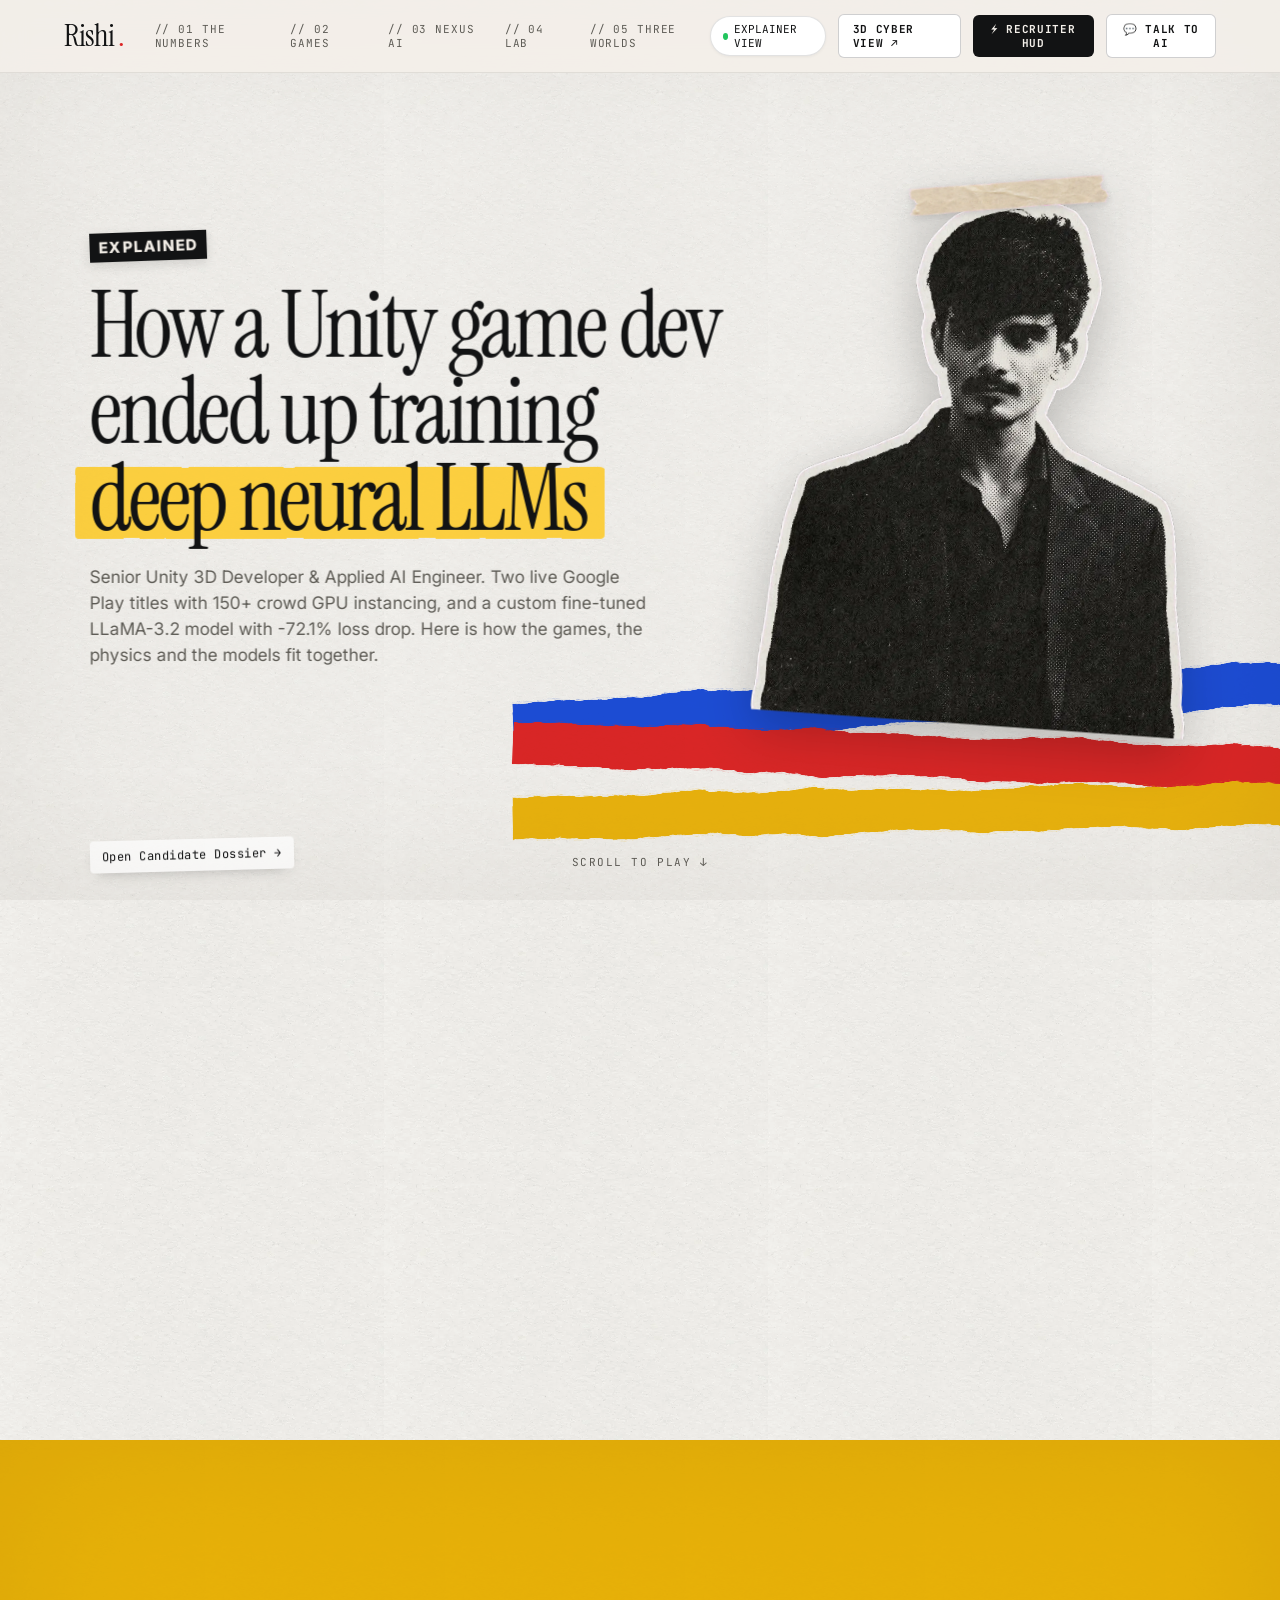
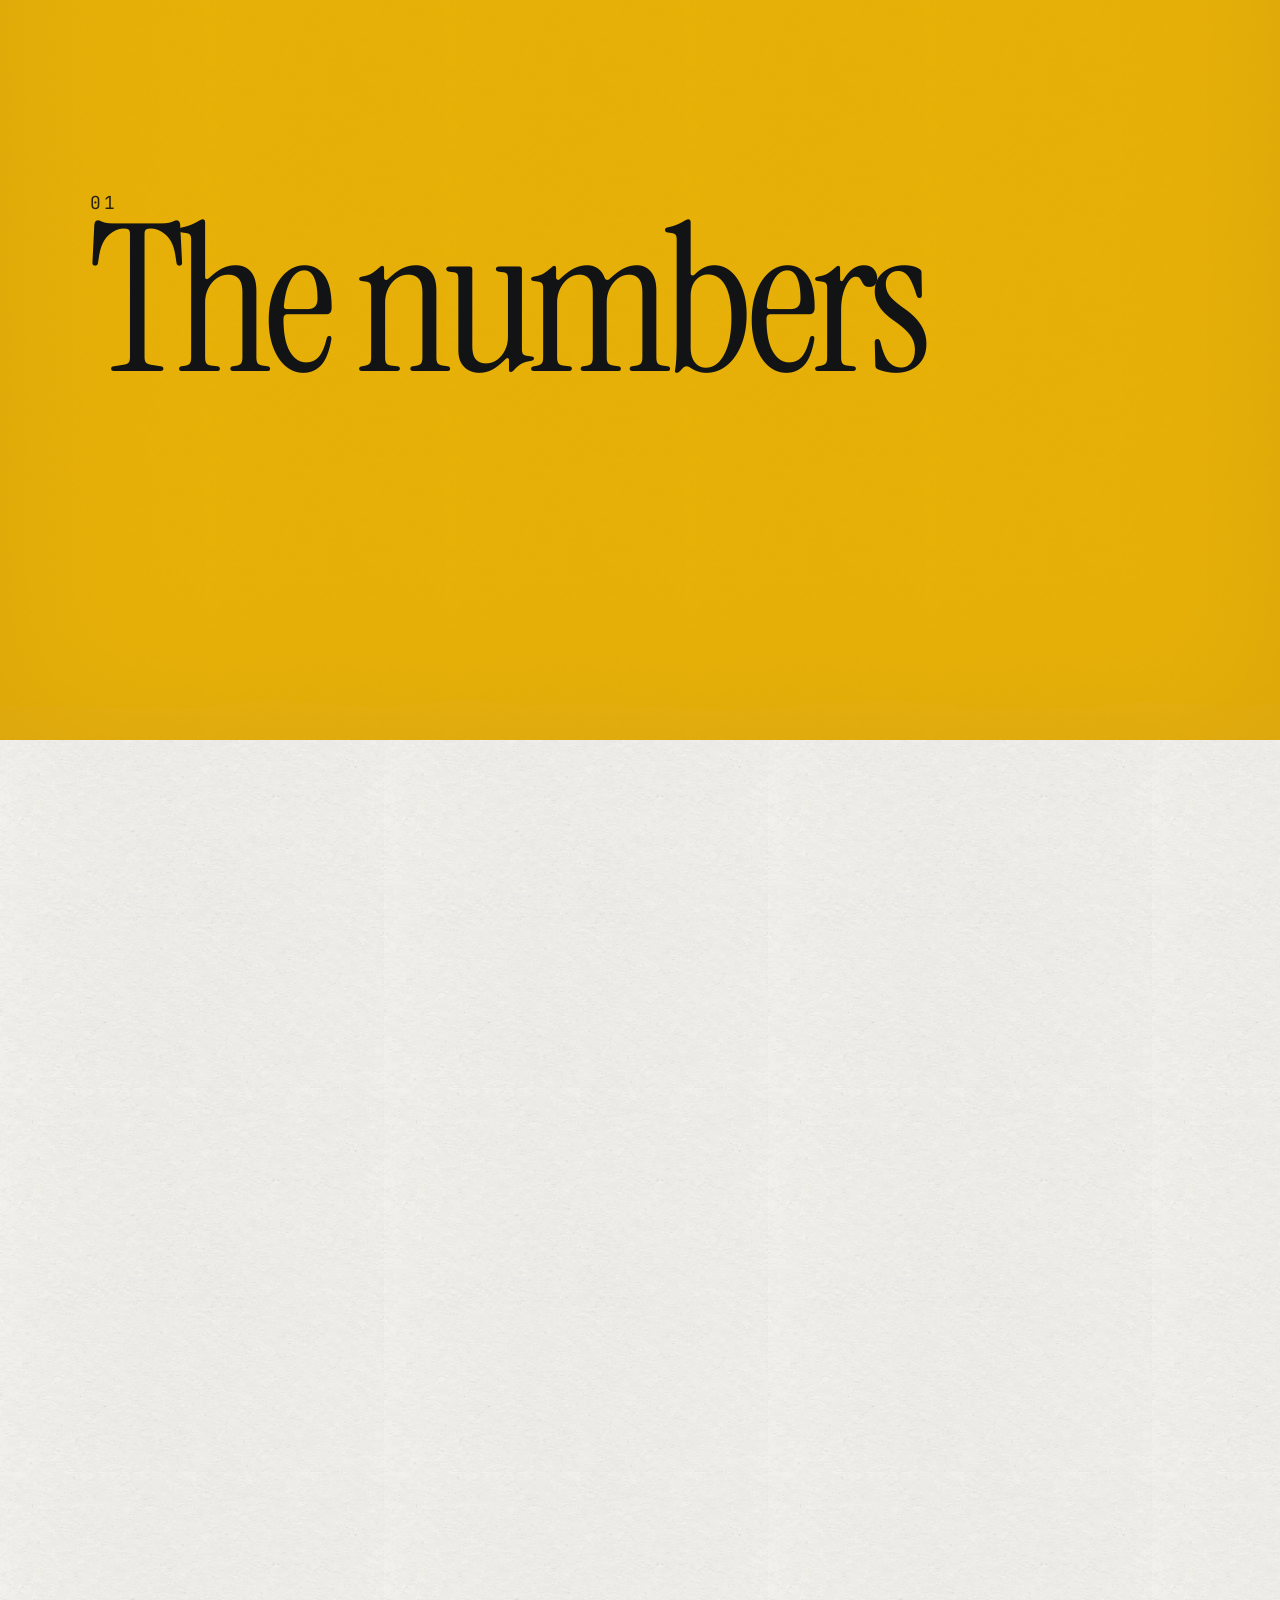
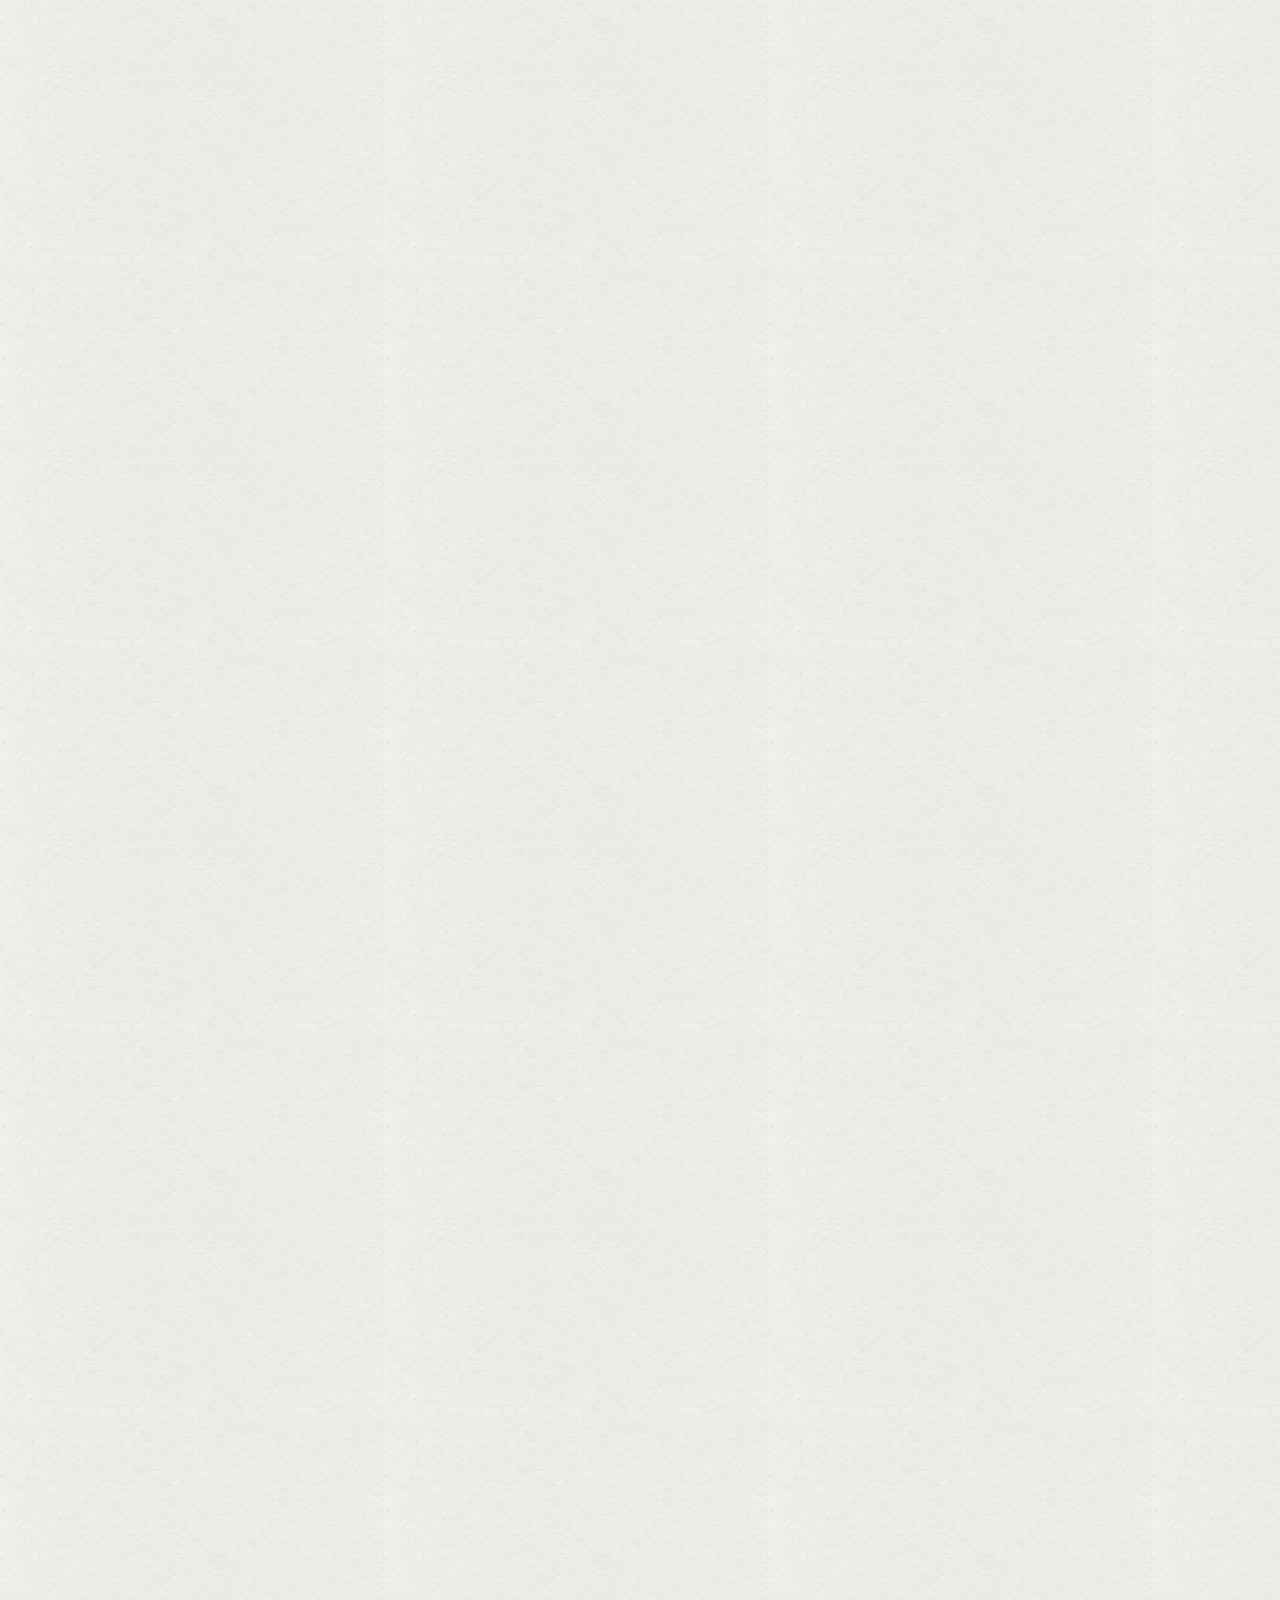
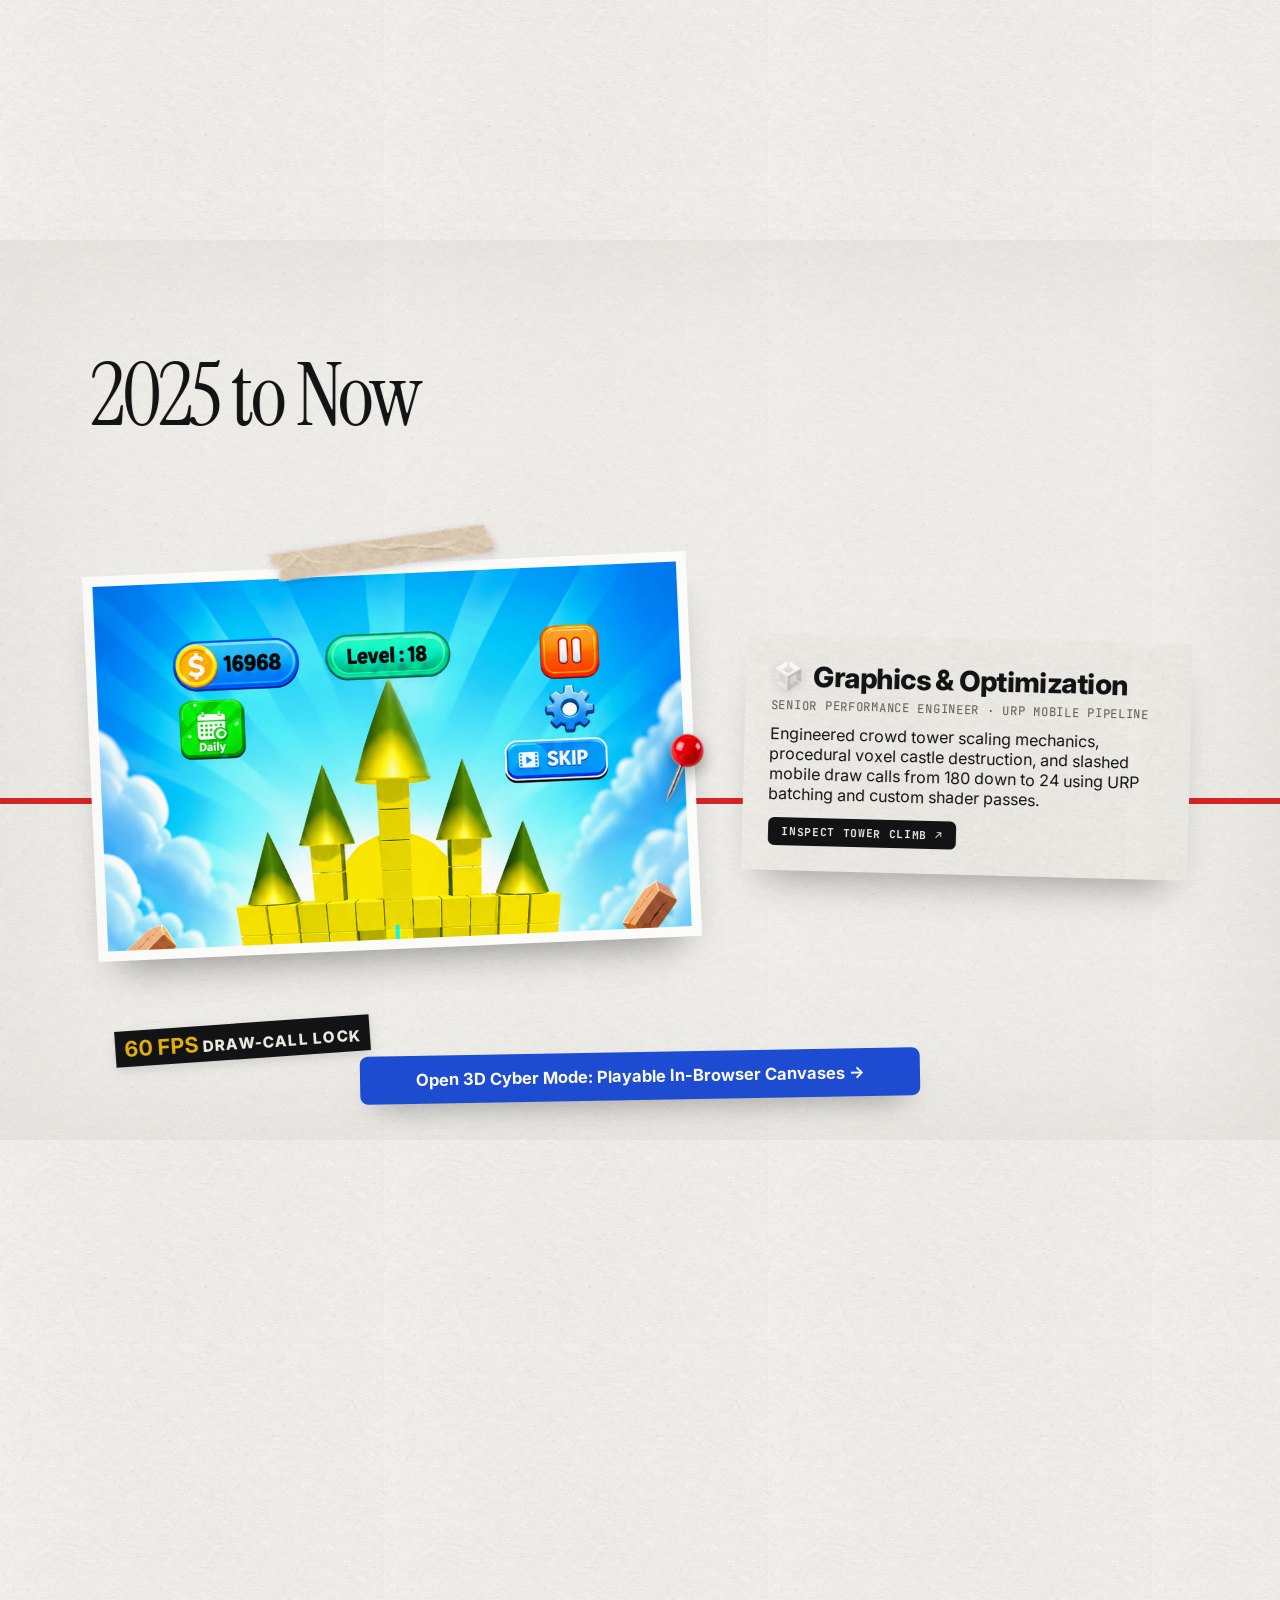
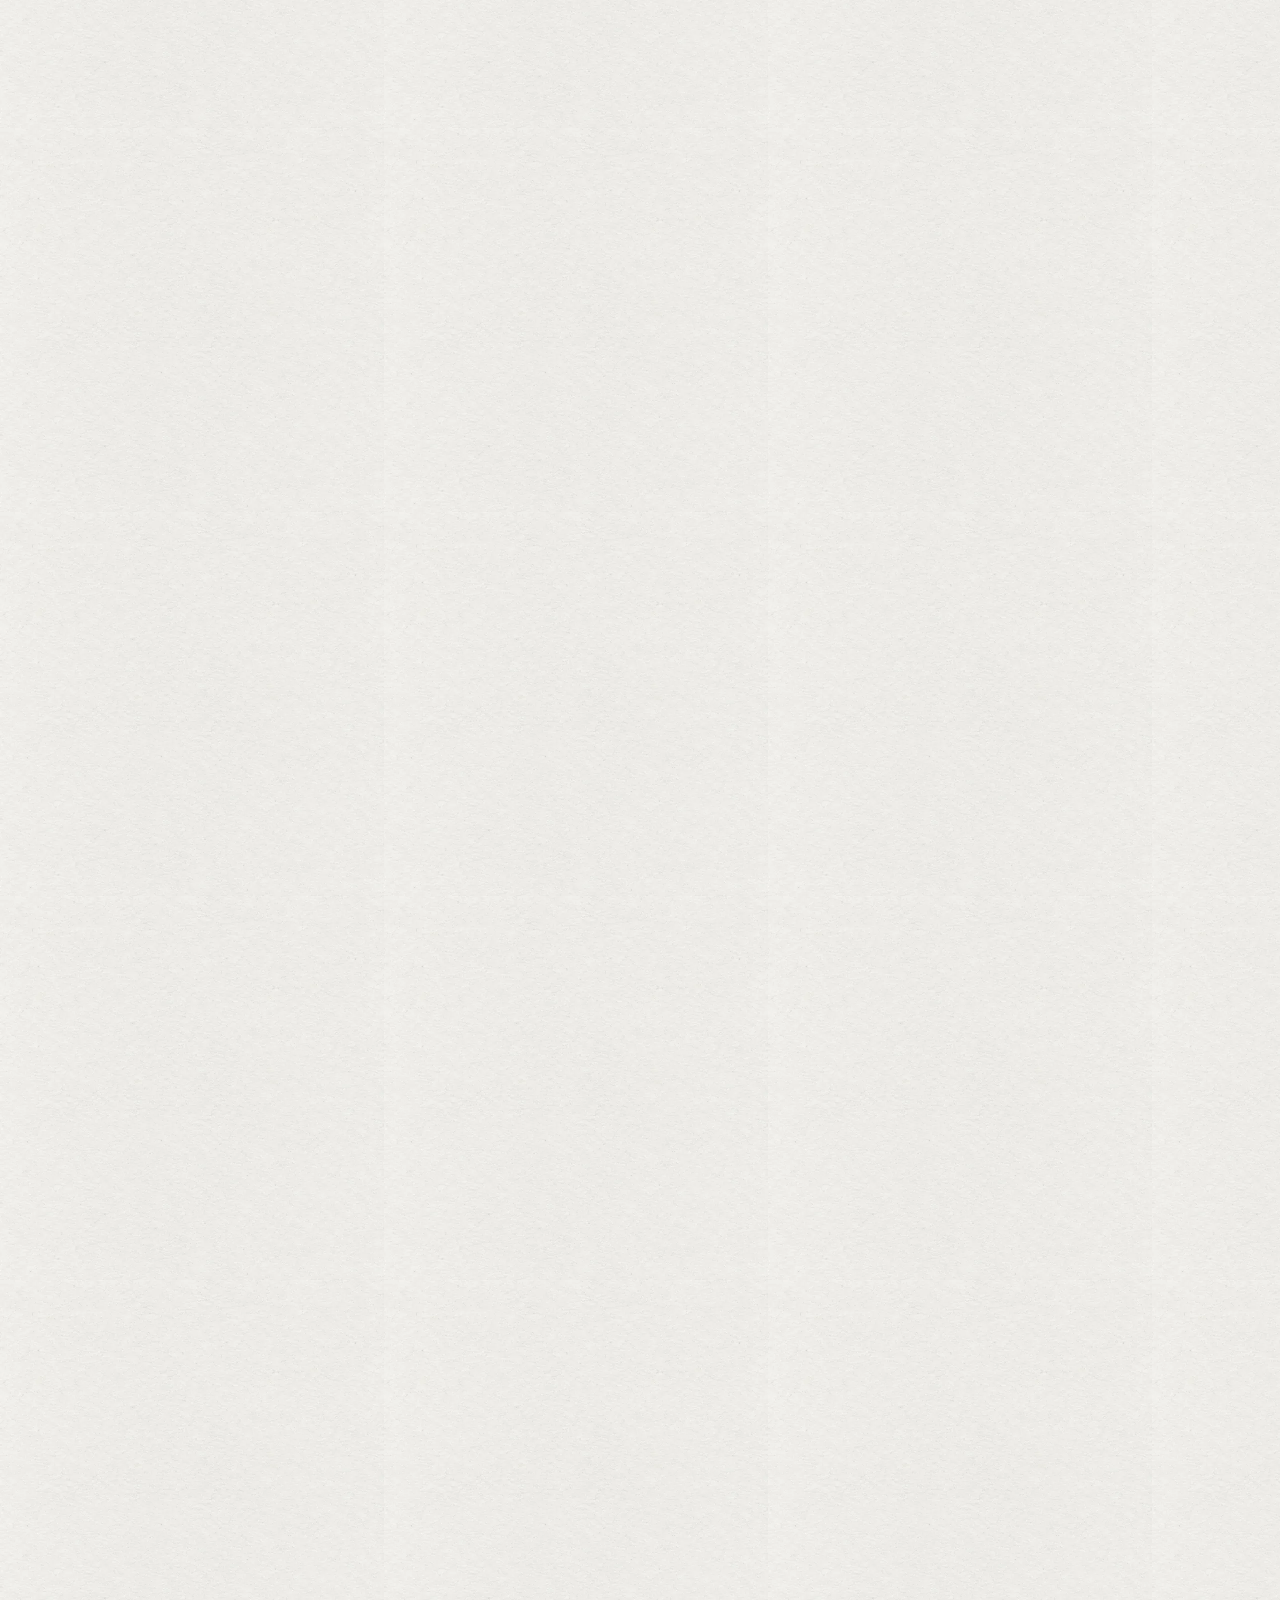
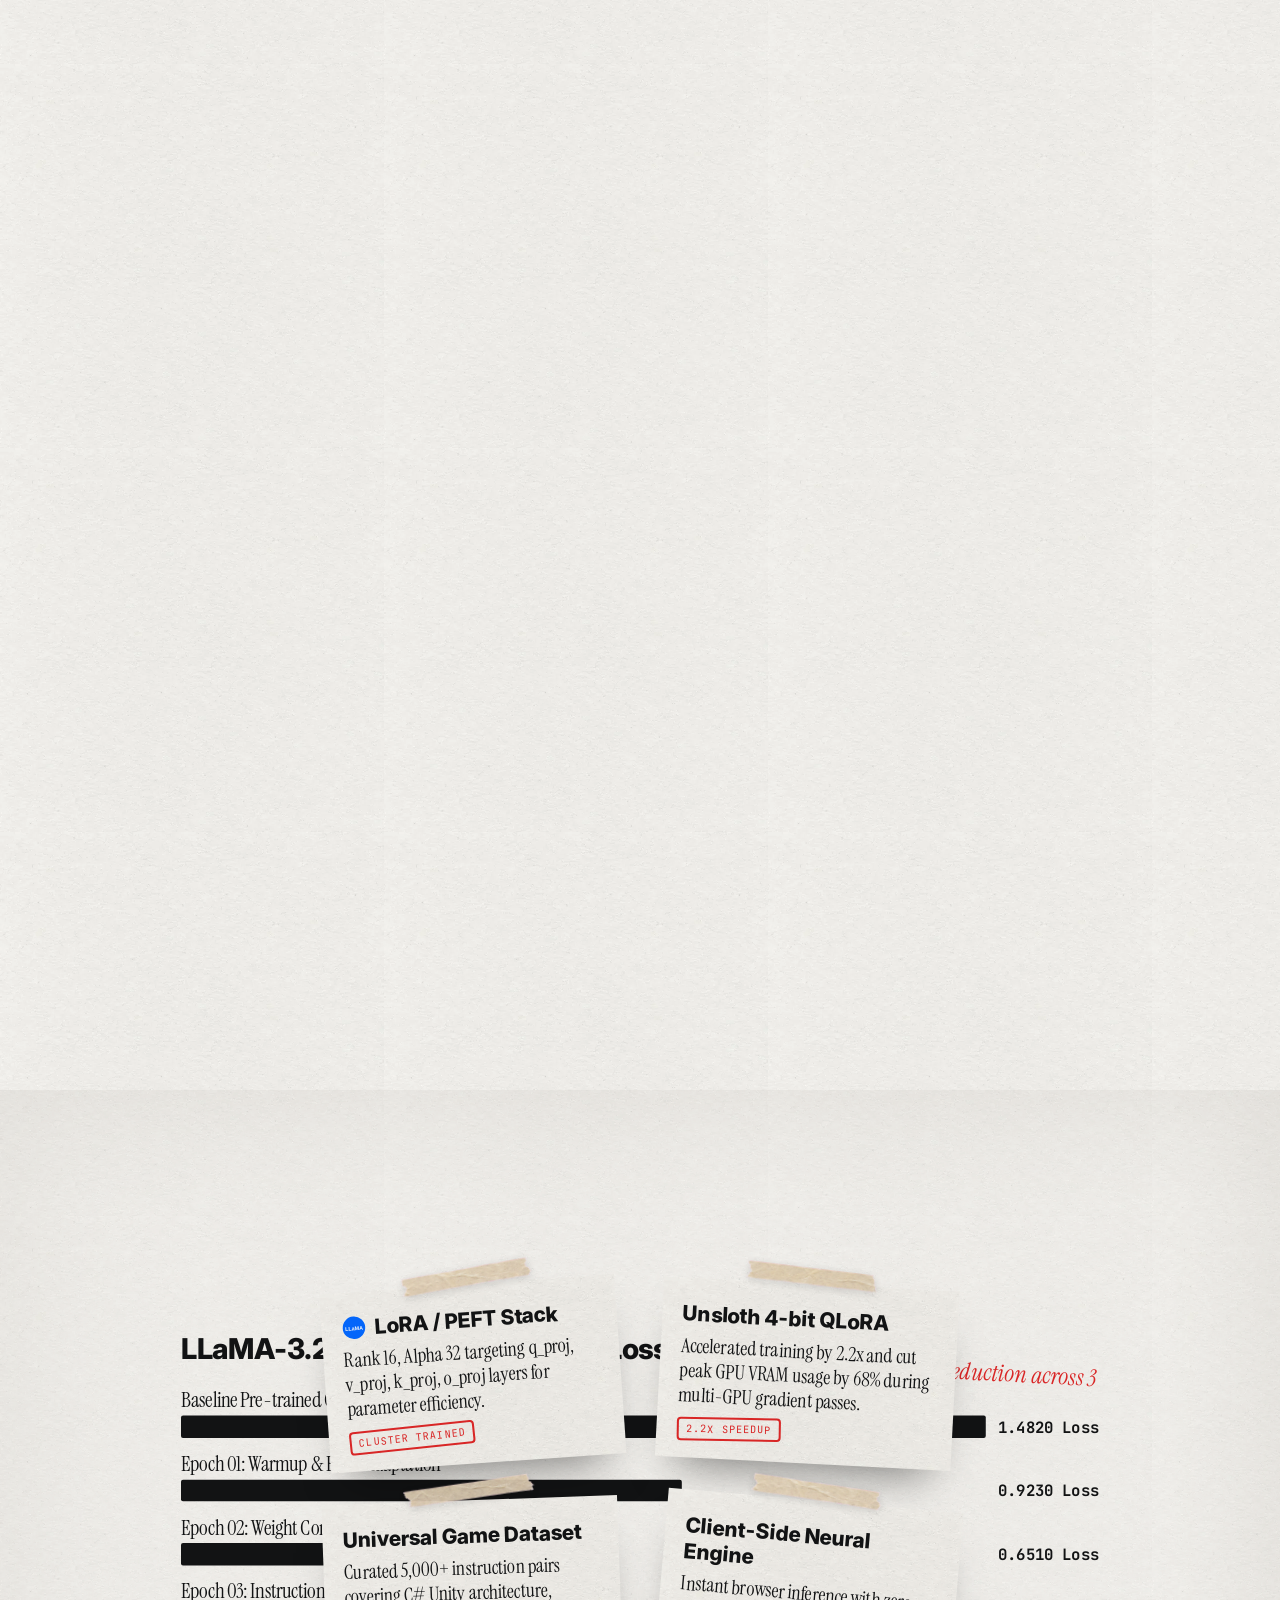
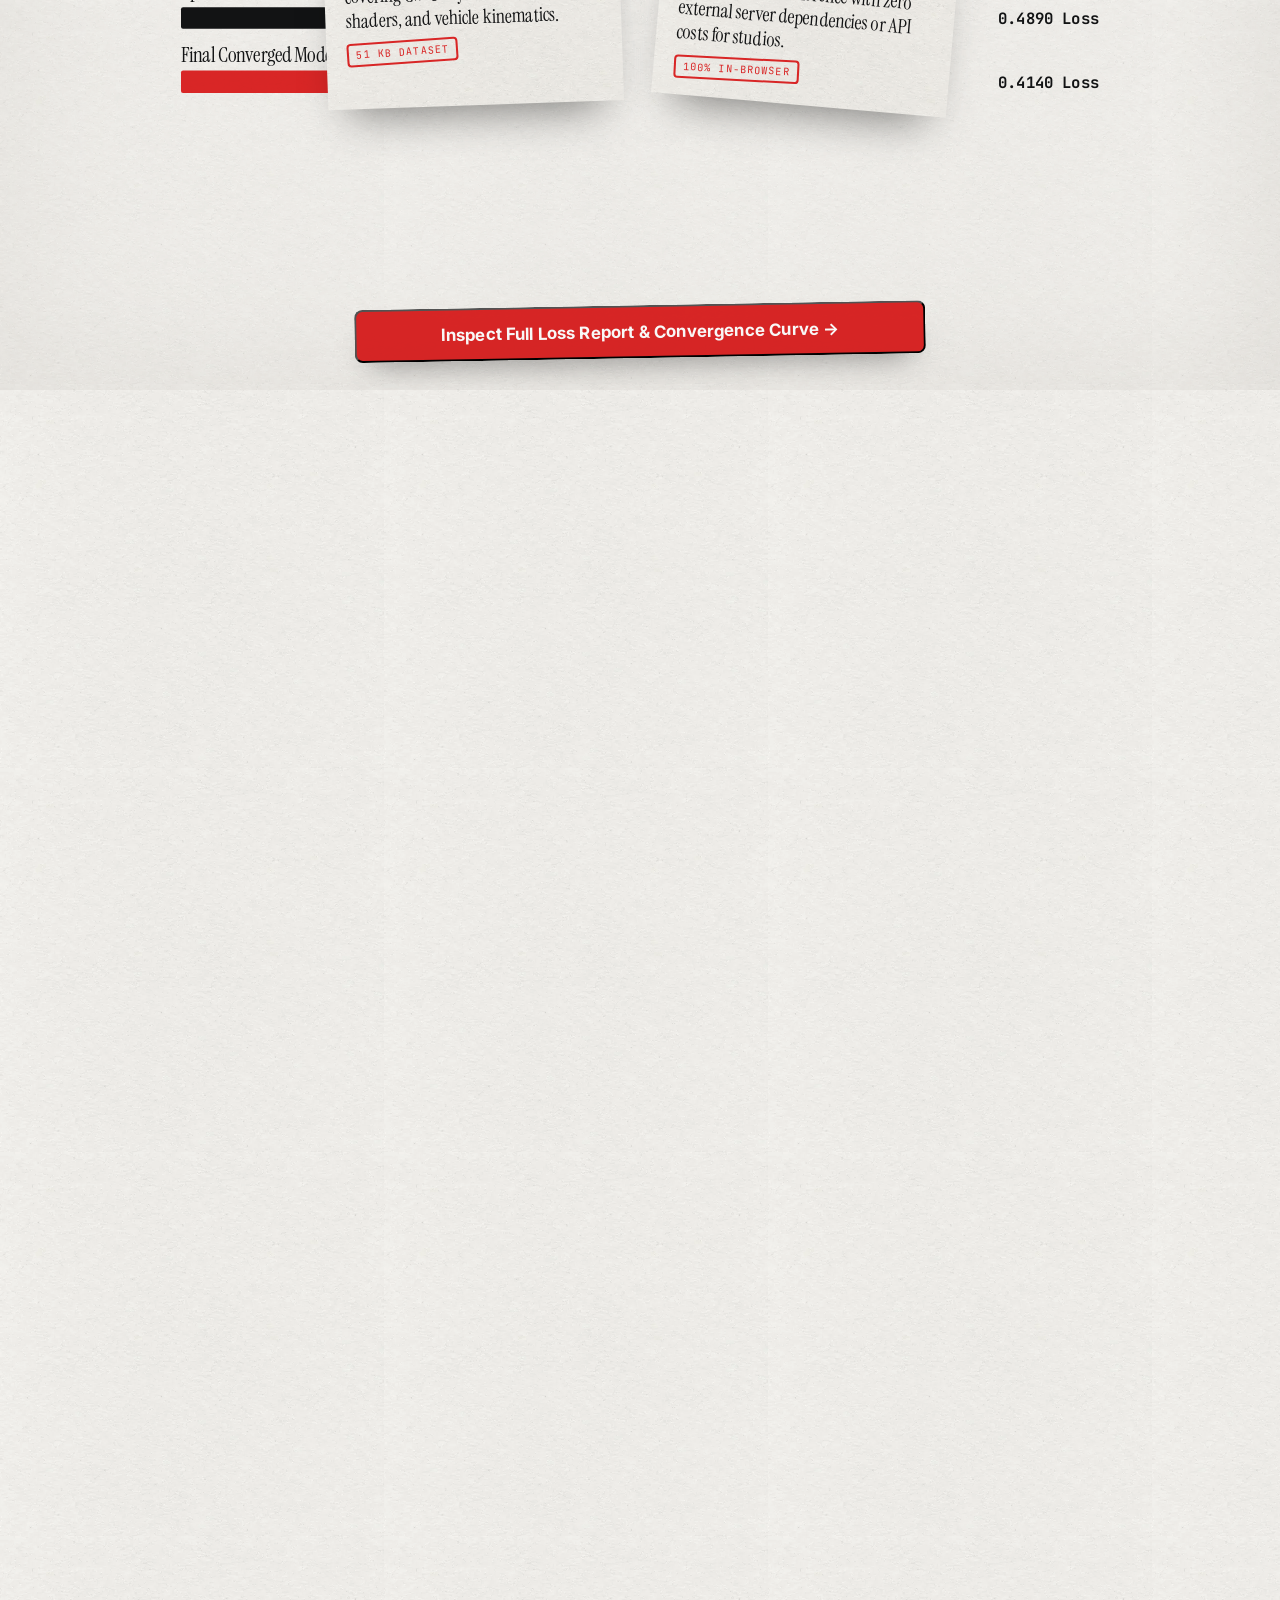
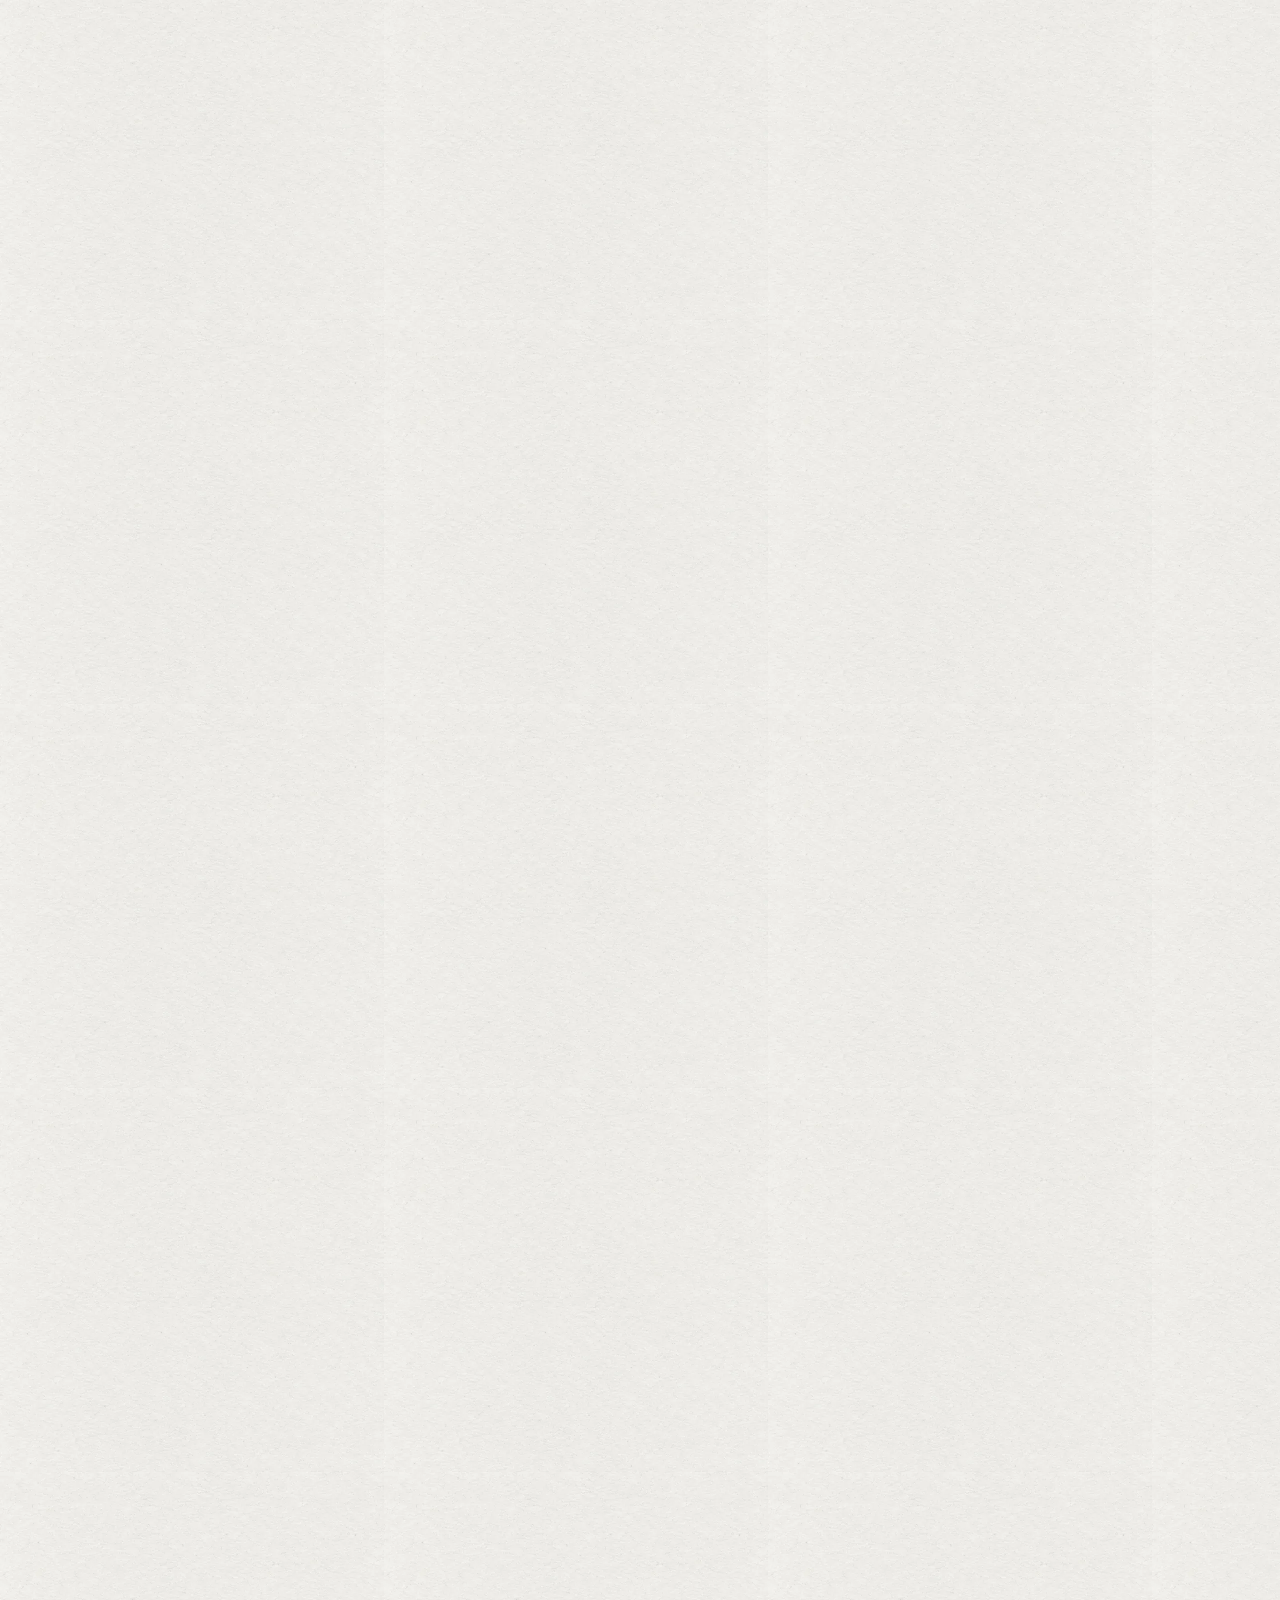
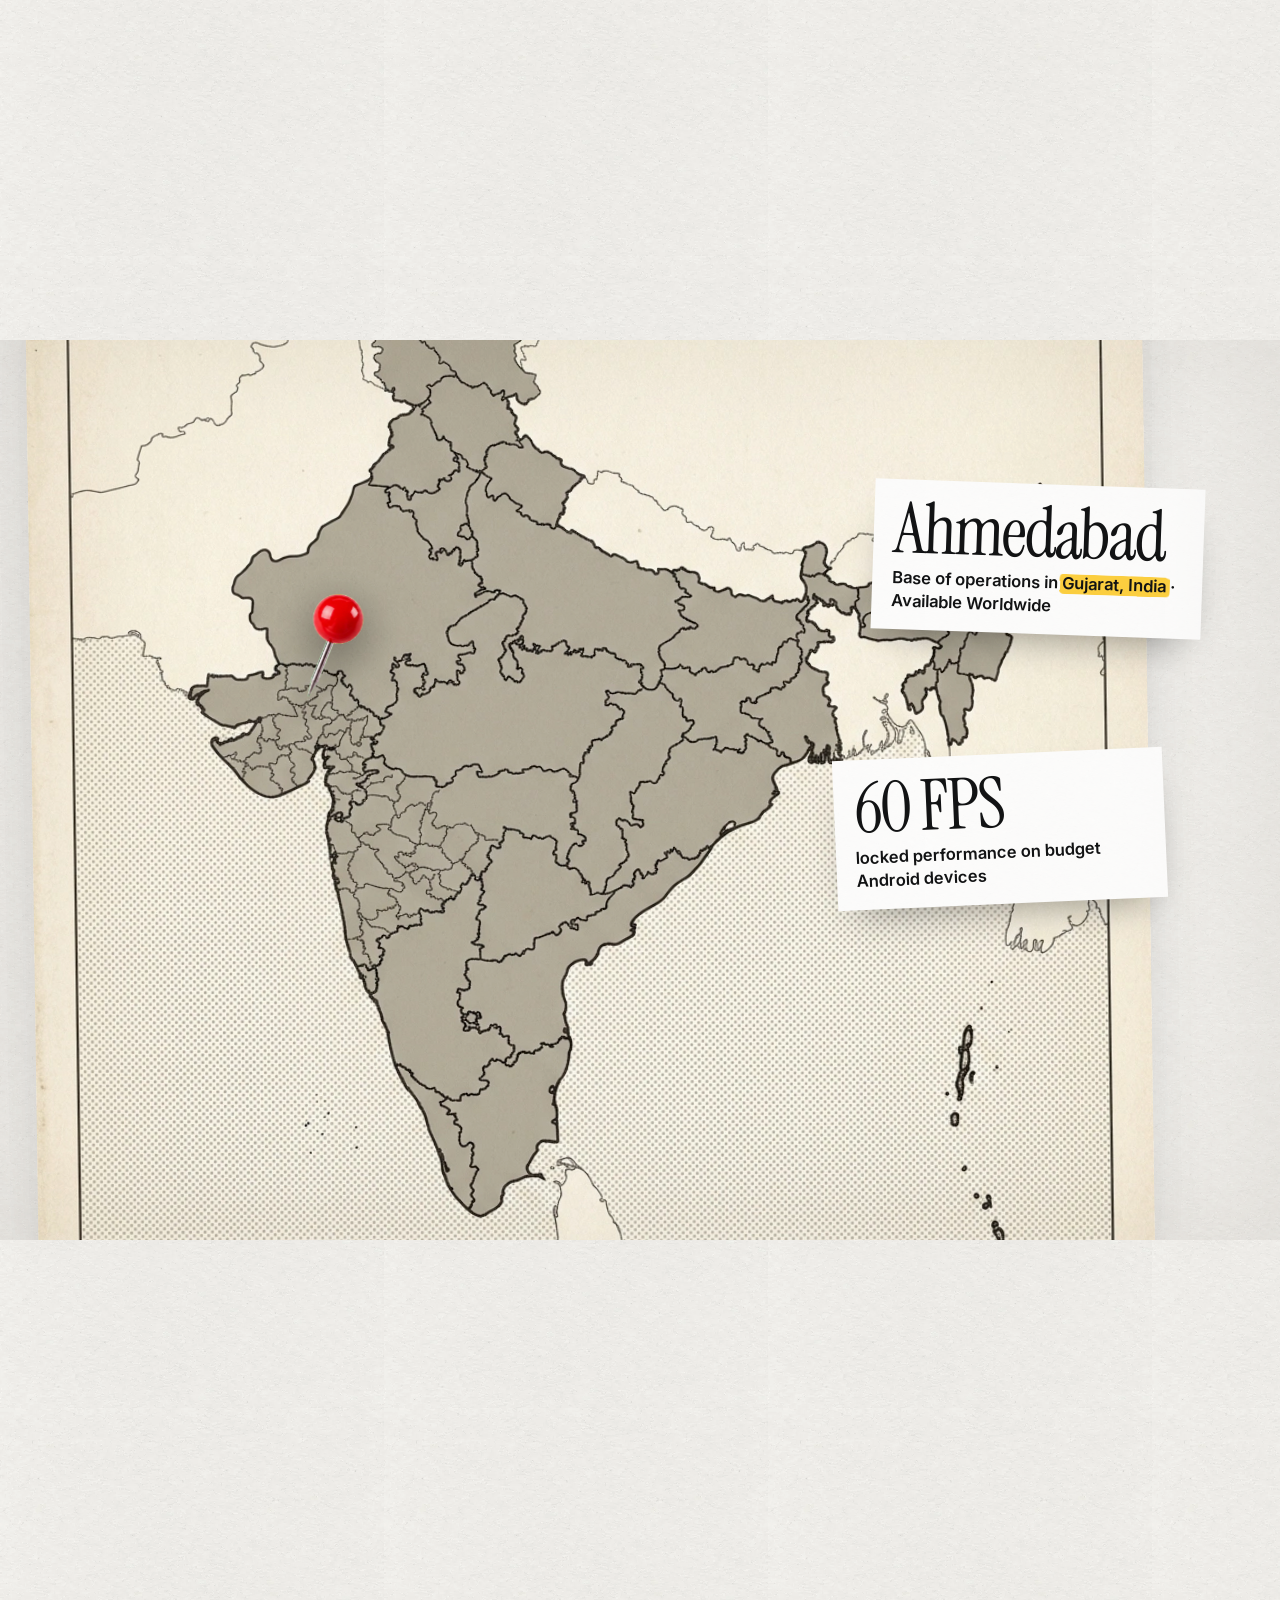
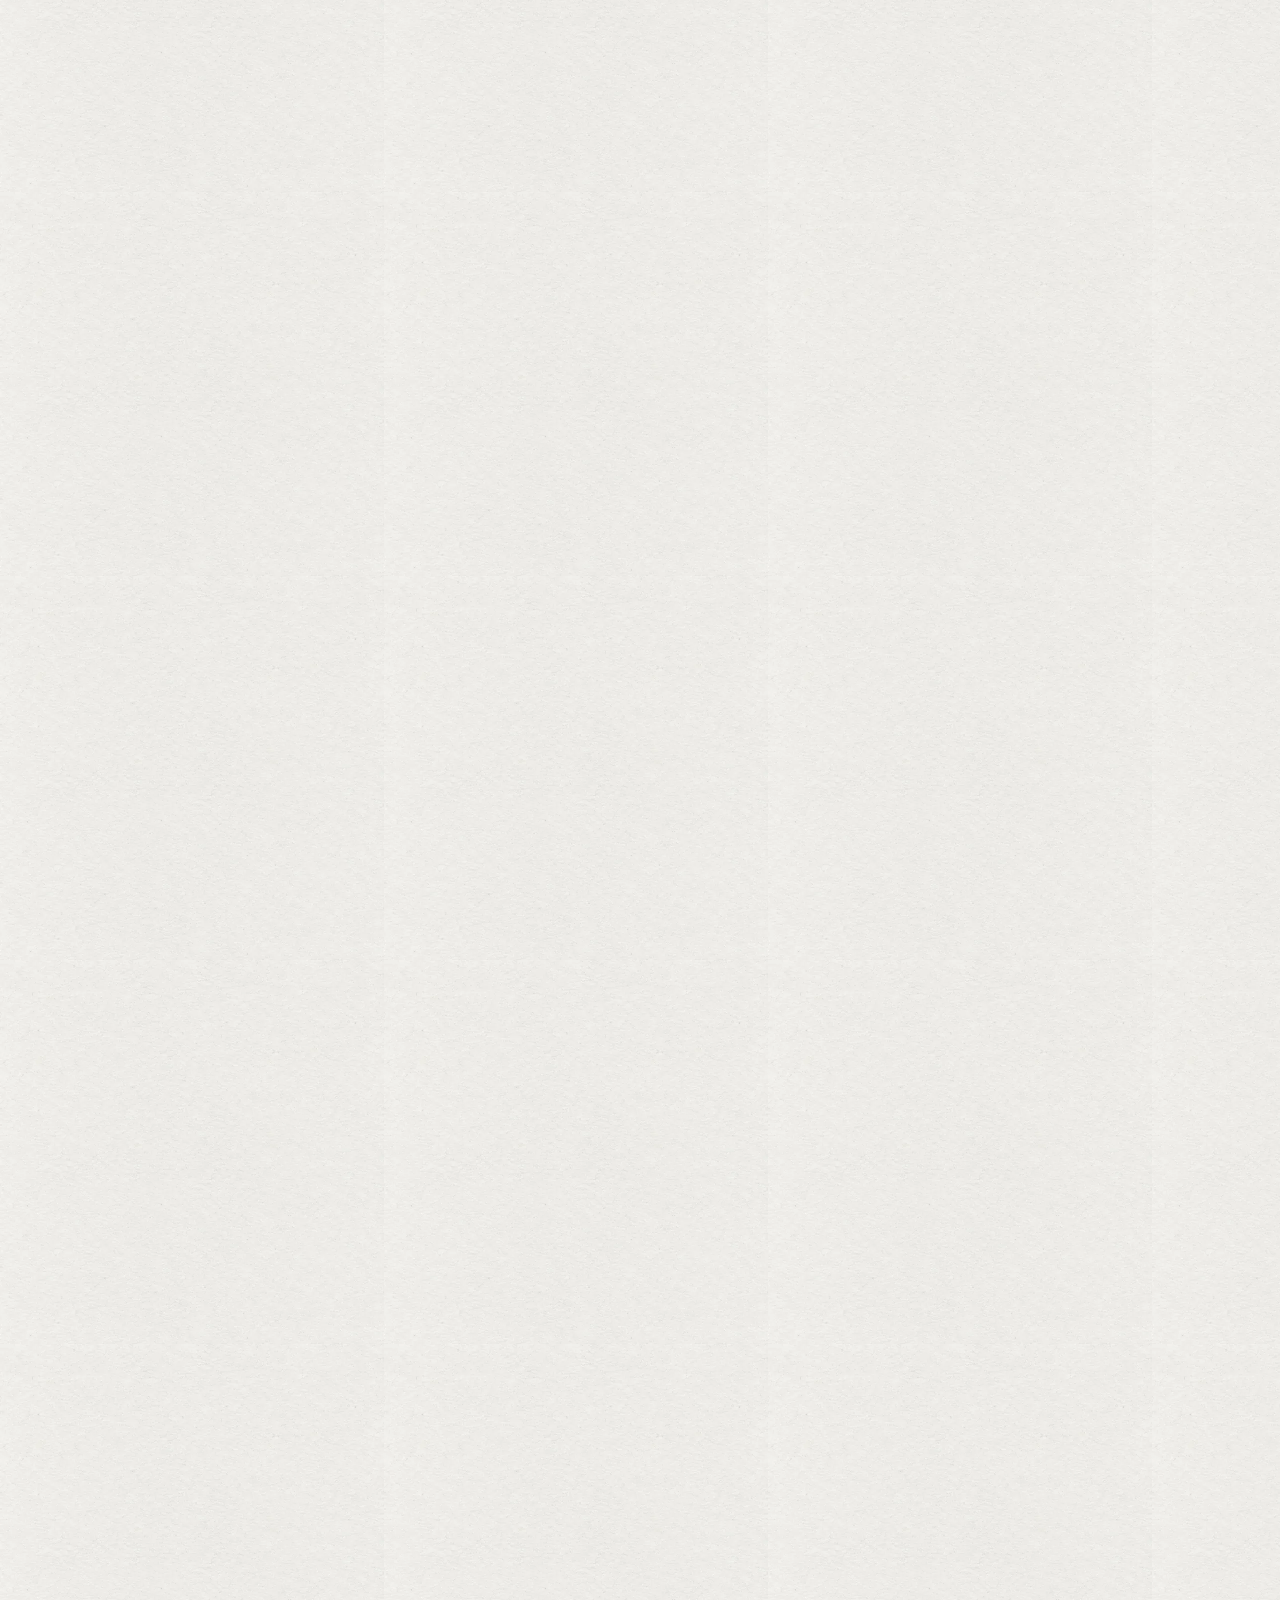
==== commit db479656: "updated" ====
--- a/index.html
+++ b/index.html
@@ -1,933 +1,690 @@
-<!doctype html>
+<!DOCTYPE html>
 <html lang="en">
   <head>
     <meta charset="utf-8" />
     <meta name="viewport" content="width=device-width, initial-scale=1" />
-    <meta name="theme-color" content="#07090e" />
-    <meta name="description" content="Rishi Vagadiya — Senior Unity Game Developer & Applied AI Engineer. Creator of published Google Play games (CrowdWar, Car Parking) and trainer of the Nexus AI neural model." />
-    <meta property="og:title" content="Rishi Vagadiya | Senior Unity Game Developer & Applied AI Engineer" />
-    <meta property="og:description" content="Explore published Google Play games, custom trained deep learning models, and talk directly with Nexus AI in real-time." />
+    <title>Rishi, explained | Rishi Vagadiya · Senior Unity Developer & Applied AI Engineer</title>
+    <meta name="description" content="The portfolio as a Vox-style explainer: 2 published Google Play games, 150+ GPU crowd instancing, and custom neural LLM fine-tuning, on paper." />
+    
+    <!-- Open Graph & Social Meta -->
+    <meta property="og:title" content="Rishi, explained | Senior Unity Game Developer & Applied AI Engineer" />
+    <meta property="og:description" content="The portfolio as a Vox-style explainer: the games, the numbers, the physics and the neural models, on paper." />
     <meta property="og:type" content="website" />
     <link rel="icon" type="image/svg+xml" href="favicon.svg" />
-    <title>Rishi Vagadiya | Senior Unity Game Developer &amp; Applied AI Engineer</title>
 
     <!-- Google Fonts -->
     <link rel="preconnect" href="https://fonts.googleapis.com" />
     <link rel="preconnect" href="https://fonts.gstatic.com" crossorigin />
-    <link href="https://fonts.googleapis.com/css2?family=Inter:wght@300;400;500;600;700&family=JetBrains+Mono:wght@400;500;600&family=Orbitron:wght@500;600;700;800;900&family=Rajdhani:wght@500;600;700&display=swap" rel="stylesheet" />
-
-    <link rel="stylesheet" href="styles.css" />
-
-    <!-- Three.js from Cloudflare CDN for 3D Background (with 2D canvas fallback) -->
-    <script src="https://cdnjs.cloudflare.com/ajax/libs/three.js/r128/three.min.js"></script>
-    <script src="nexus-config.js"></script>
-    <script src="script.js" defer></script>
+    <link href="https://fonts.googleapis.com/css2?family=Instrument+Serif:ital@0;1&family=Inter:wght@400;500;600;700;800;900&family=JetBrains+Mono:wght@400;500;700&display=swap" rel="stylesheet" />
+
+    <!-- Preload Critical Vox Assets -->
+    <link rel="preload" as="image" href="vox/rishi.webp" />
+    <link rel="preload" as="image" href="vox/paper.webp" />
+    <link rel="preload" as="image" href="vox/highlighter.webp" />
+    <link rel="preload" as="image" href="vox/tape-1.webp" />
+    <link rel="preload" as="image" href="vox/tape-2.webp" />
+    <link rel="preload" as="image" href="vox/tape-3.webp" />
+    <link rel="preload" as="image" href="vox/pin.webp" />
+    <link rel="preload" as="image" href="vox/map.webp" />
+
+    <link rel="stylesheet" href="vox.css" />
+    <script>document.documentElement.classList.add('js');</script>
+    <script src="vox.js" defer></script>
   </head>
   <body>
-    <!-- 3D Cinematic WebGL Background Canvas (Zero Neon, Studio Lighting) -->
-    <canvas id="webgl-bg-canvas" aria-hidden="true"></canvas>
-    <div class="studio-atmosphere" aria-hidden="true"></div>
-
-    <div class="site-content">
+    <!-- =====================================================================
+         VOX TOP NAVIGATION BAR
+         ===================================================================== -->
+    <header class="vox-nav" role="banner">
+      <div class="vox-nav-left">
+        <a class="vox-brand" href="#top" aria-label="Rishi Vagadiya Home">
+          Rishi<span>.</span>
+        </a>
+        <nav class="vox-nav-links" aria-label="Explainer Chapters">
+          <a href="#beat-numbers">// 01 The Numbers</a>
+          <a href="#beat-games">// 02 Games</a>
+          <a href="#beat-nexus">// 03 Nexus AI</a>
+          <a href="#beat-lab">// 04 Lab</a>
+          <a href="#beat-end">// 05 Three Worlds</a>
+        </nav>
+      </div>
+
+      <div class="vox-nav-right">
+        <div class="vox-mode-badge" title="Live Vox Explainer View">
+          <span class="dot" aria-hidden="true"></span>
+          <span>EXPLAINER VIEW</span>
+        </div>
+        <a class="vox-btn-action vox-btn-secondary" href="index-cyber3d.html" title="Switch to 3D Cyber HUD Portfolio">
+          <span>3D CYBER VIEW ↗</span>
+        </a>
+        <button class="vox-btn-action" type="button" data-open-dossier aria-label="Open Recruiter Dossier">
+          <span>⚡ RECRUITER HUD</span>
+        </button>
+        <button class="vox-btn-action vox-btn-secondary" type="button" data-open-chat aria-label="Talk to Nexus AI">
+          <span>💬 TALK TO AI</span>
+        </button>
+      </div>
+    </header>
+
+    <main class="vox-wrapper" id="top">
+      <!-- SVG Turbulence and Displacement Map Filter for Hand-Drawn Ink Boil -->
+      <svg class="vox-defs" aria-hidden="true">
+        <filter id="vox-boil">
+          <feTurbulence type="fractalNoise" baseFrequency=".03" numOctaves="2" seed="0"></feTurbulence>
+          <feDisplacementMap in="SourceGraphic" scale="4"></feDisplacementMap>
+        </filter>
+      </svg>
+
       <!-- =====================================================================
-           STUDIO HUD TOP NAVIGATION BAR
+           BEAT 00: OPENING TITLE CARD (EXPLAINED)
            ===================================================================== -->
-      <header class="hud-header">
-        <div class="container hud-header-inner">
-          <a class="brand-hud" href="#home" aria-label="Rishi Vagadiya Home">
-            <div class="brand-icon-wrap" aria-hidden="true">
-              <span class="brand-icon-rv">RV<span>.</span></span>
-            </div>
-            <div class="brand-text-wrap">
-              <span class="brand-title">RISHI VAGADIYA</span>
-              <span class="brand-sub">UNITY 3D &bull; AI ENGINEER</span>
-            </div>
-          </a>
-
-          <nav class="hud-nav-links" id="hud-nav-links" aria-label="Main Navigation">
-            <a href="#games">// 01 GAMES</a>
-            <a href="#nexus-ai">// 02 AI LAB</a>
-            <a href="#loss-reports">// 03 METRICS</a>
-            <a href="#live-chat">// 04 CHAT WITH AI</a>
-            <a href="#tech-stack">// 05 STACK</a>
-            <a href="#contact">// 06 CONTACT</a>
-          </nav>
-
-          <div class="hud-controls">
-            <button class="hud-pill-btn btn-recruiter-fasttrack" type="button" data-open-dossier aria-label="Open Recruiter Dossier">
-              <span>⚡ RECRUITER HUD</span>
-            </button>
-            <button class="icon-btn" id="btn-toggle-audio" type="button" title="Toggle Studio Audio Effects" aria-label="Toggle Sound Effects">
-              <svg width="18" height="18" viewBox="0 0 24 24" fill="none" stroke="currentColor" stroke-width="2">
-                <polygon points="11 5 6 9 2 9 2 15 6 15 11 19 11 5" />
-                <path d="M15.54 8.46a5 5 0 0 1 0 7.07M19.07 4.93a10 10 0 0 1 0 14.14" />
-              </svg>
-            </button>
-            <button class="icon-btn mobile-menu-toggle" id="mobile-menu-toggle" type="button" aria-label="Open Mobile Menu">
-              <svg width="20" height="20" viewBox="0 0 24 24" fill="none" stroke="currentColor" stroke-width="2">
-                <line x1="3" y1="12" x2="21" y2="12" />
-                <line x1="3" y1="6" x2="21" y2="6" />
-                <line x1="3" y1="18" x2="21" y2="18" />
-              </svg>
-            </button>
-          </div>
-        </div>
-      </header>
-
-      <main id="home">
-        <!-- ===================================================================
-             HERO SECTION: CINEMATIC GAME ENGINE + NEURAL CORE
-             =================================================================== -->
-        <section class="hero-section">
-          <div class="container hero-grid">
-            <div class="hero-info-column">
-              <div class="hero-badge-row">
-                <div class="status-beacon">
-                  <span class="beacon-dot"></span>
-                  <span>AVAILABLE FOR HIRE &bull; IMMEDIATE JOINER</span>
-                </div>
-                <span class="sub-tag-hero">UNITY ENGINE &bull; LLM FINE-TUNING</span>
-              </div>
-
-              <h1 class="hero-title">
-                CRAFTING 3D GAMES.<br />
-                <span class="gradient-text">TRAINING DEEP AI.</span>
+      <section class="beat" data-beat="" style="--len: 1.6;">
+        <div class="stage">
+          <div class="camera" data-cam="[[0, 0, 0, 1, 0], [1, 0, -4, 1.18, -1.5]]">
+            <!-- Torn paper strips in Tech Blue, Studio Red & Amber -->
+            <div class="open-strips" aria-hidden="true">
+              <i class="torn-strip" style="--c: var(--color-tech); --r: -3deg;"></i>
+              <i class="torn-strip" style="--c: var(--color-studio); --r: 2deg;"></i>
+              <i class="torn-strip" style="--c: var(--color-learn); --r: -1deg;"></i>
+            </div>
+
+            <!-- Main Title & Dek -->
+            <div class="open-wrap">
+              <p class="chyron open-pop" style="--d: 0.1s;">Explained</p>
+              <h1 class="open-title">
+                <span class="open-pop" style="--d: 0.2s;">How a Unity game dev</span><br />
+                <span class="open-pop" style="--d: 0.35s;">ended up training</span>
+                <span class="open-pop hl-open" style="--d: 0.5s;">deep neural LLMs</span>
               </h1>
-
-              <p class="hero-description">
-                I am <strong>Rishi Vagadiya</strong>, a Senior Unity 3D Developer and Applied AI Engineer. I have shipped <strong>2 published mobile games live on Google Play</strong>, engineered high-density crowd &amp; vehicle kinematics physics, and fine-tuned <strong>Nexus AI</strong> (LLaMA-3.2-1B-Instruct) with <strong>-72.1% loss reduction</strong>.
+              <p class="open-dek open-pop" style="--d: 0.85s;">
+                Senior Unity 3D Developer &amp; Applied AI Engineer. Two live Google Play titles with 150+ crowd GPU instancing, and a custom fine-tuned LLaMA-3.2 model with -72.1% loss drop. Here is how the games, the physics and the models fit together.
               </p>
-
-              <div class="hero-cta-group">
-                <a class="cyber-btn cyber-btn-primary" href="#games">
-                  <span>🎮 PLAY LIVE GAMES</span>
-                </a>
-                <a class="cyber-btn cyber-btn-secondary" href="#live-chat">
-                  <span>💬 TALK WITH MY AI</span>
-                </a>
-                <button class="cyber-btn cyber-btn-outline" type="button" data-open-dossier>
-                  <span>⚡ RECRUITER DOSSIER</span>
-                </button>
-              </div>
-
-              <div class="hero-stats-row">
-                <div class="hero-stat-card">
-                  <span class="hero-stat-number">02<span>LIVE</span></span>
-                  <span class="hero-stat-label">Play Store Games</span>
-                </div>
-                <div class="hero-stat-card">
-                  <span class="hero-stat-number">1B+<span>PARAM</span></span>
-                  <span class="hero-stat-label">Trained Neural Model</span>
-                </div>
-                <div class="hero-stat-card">
-                  <span class="hero-stat-number">-72%<span>LOSS</span></span>
-                  <span class="hero-stat-label">LoRA Convergence</span>
-                </div>
-                <div class="hero-stat-card">
-                  <span class="hero-stat-number">60<span>FPS</span></span>
-                  <span class="hero-stat-label">Mobile Draw Lock</span>
-                </div>
-              </div>
-            </div>
-
-            <!-- Hero Visual Showcase Card (Clean layout without overlapping protruding tags) -->
-            <div class="hero-visual-card-wrap">
-              <div class="holo-card">
-                <div class="holo-card-topbar">
-                  <span class="holo-badge-live"><i></i> CROWDWAR &bull; 100% LIVE ON GOOGLE PLAY</span>
-                  <span>SYSTEM: 60 FPS OPTIMAL</span>
-                </div>
-                <div class="holo-image-frame" data-lightbox-src="assets/crowdwar-skyway-sprint.png" data-lightbox-caption="CrowdWar: Crowd Runner 3D — Skyway Sprint Obstacle Gameplay">
-                  <img src="assets/crowdwar-skyway-sprint.png" alt="CrowdWar: Crowd Runner 3D gameplay preview" fetchpriority="high" />
-                  <div class="holo-hud-overlay">
-                    <div>
-                      <div class="holo-hud-title">CrowdWar: Runner 3D</div>
-                      <div class="holo-hud-tags">UNITY 3D &bull; C# &bull; GPU INSTANCING</div>
-                    </div>
-                    <span class="cyber-btn cyber-btn-outline" style="padding: 6px 12px; font-size: 11px;">ENLARGE ↗</span>
-                  </div>
-                </div>
-                <div class="holo-card-footer">
-                  <span>TAP IMAGE TO INSPECT FULL-RES GRAPHICS</span>
-                  <span style="color:var(--accent-blue)">4.8 ★ RATED</span>
-                </div>
-              </div>
-            </div>
-          </div>
-        </section>
-
-        <!-- ===================================================================
-             PUBLISHED UNITY GAMES SHOWCASE (Google Play Store Live Releases)
-             =================================================================== -->
-        <section class="section-padding" id="games">
-          <div class="container">
-            <div class="section-header-block">
-              <span class="section-eyebrow">COMMERCIAL PRODUCTION // PUBLISHED TITLES</span>
-              <h2 class="section-title">Google Play Live Releases</h2>
-              <p class="section-subtitle">
-                Two commercial Unity 3D mobile games built, tested, optimized, and published live on the Google Play Store. Test them on your phone or play the interactive browser demos below!
+            </div>
+
+            <!-- Halftone Avatar Cut-Out with Masking Tape -->
+            <figure class="open-avatar-figure" aria-hidden="true">
+              <img src="vox/rishi.webp" alt="Rishi Vagadiya Halftone Cutout" width="851" height="851" />
+              <img class="tape" src="vox/tape-1.webp" alt="" style="--tw: 46%; --tx: 28%; --ty: -3%; --tr: -8deg;" />
+            </figure>
+          </div>
+
+          <p class="scroll-cue" aria-hidden="true">Scroll to play ↓</p>
+          <a class="open-badge-how" href="#beat-numbers" data-open-dossier>Open Candidate Dossier →</a>
+        </div>
+      </section>
+
+      <!-- =====================================================================
+           CHAPTER 01: THE NUMBERS (HIGHLIGHTED VERIFIED METRICS DOCUMENT)
+           ===================================================================== -->
+      <section class="beat" id="beat-numbers" data-beat="" aria-label="Chapter 01: The numbers" style="--len: 4; --c: var(--color-learn); --on: var(--color-ink);">
+        <div class="stage">
+          <div class="camera" data-cam="[[0.12,0,0,1.25,-2],[0.2,8,14,1.55,-1],[0.36,8,14,1.55,-1],[0.46,-6,2,1.5,0],[0.6,-6,2,1.5,0],[0.7,4,-12,1.45,1],[0.82,4,-12,1.45,1],[0.92,0,0,1,0]]">
+            <!-- Printed Document Paper Sheet -->
+            <article class="doc-sheet">
+              <header class="doc-head">
+                <span>Google Play Console &amp; Cluster Report</span>
+                <span>Verified Production Metrics</span>
+              </header>
+              <h2 class="doc-title">Rishi Vagadiya · Production Track Record</h2>
+              
+              <p>
+                Across mobile gaming and deep learning, Rishi shipped <mark class="hl k" style="--a: 0.2; --b: 0.3;">2 live titles on Google Play</mark> played across multiple continents. Both games were engineered for budget Android chipsets with <mark class="hl k" style="--a: 0.28; --b: 0.36;">150+ active GPU crowd clones</mark> running simultaneously.
               </p>
-            </div>
-
-            <div class="games-showcase-grid">
-              <!-- Game 1: CrowdWar -->
-              <article class="game-card-cyber">
-                <div class="game-card-layout">
-                  <div class="game-media-column">
-                    <div class="game-main-visual" data-lightbox-src="assets/crowdwar-skyway-sprint.png" data-lightbox-caption="CrowdWar: Crowd Runner 3D — Skyway Sprint Course">
-                      <img id="crowdwar-feature-img" src="assets/crowdwar-skyway-sprint.png" alt="CrowdWar: Crowd Runner 3D gameplay screenshot" loading="lazy" />
-                    </div>
-
-                    <div class="game-gallery-thumbnails">
-                      <button class="gallery-thumb-btn is-active" type="button" data-target-image="crowdwar-feature-img" data-src="assets/crowdwar-skyway-sprint.png">
-                        <img src="assets/crowdwar-skyway-sprint.png" alt="CrowdWar Skyway Sprint" />
-                      </button>
-                      <button class="gallery-thumb-btn" type="button" data-target-image="crowdwar-feature-img" data-src="assets/crowdwar-destroy-castle.png">
-                        <img src="assets/crowdwar-destroy-castle.png" alt="CrowdWar Destroy Castle" />
-                      </button>
-                      <button class="gallery-thumb-btn" type="button" data-target-image="crowdwar-feature-img" data-src="assets/crowdwar-climb-to-the-top.png">
-                        <img src="assets/crowdwar-climb-to-the-top.png" alt="CrowdWar Climb to the Top" />
-                      </button>
-                      <button class="gallery-thumb-btn" type="button" data-target-image="crowdwar-feature-img" data-src="assets/crowdwar-multiply-your-clones.png">
-                        <img src="assets/crowdwar-multiply-your-clones.png" alt="CrowdWar Multiply Clones" />
-                      </button>
-                    </div>
-
-                    <!-- Interactive Playable Mini-Runner Demo -->
-                    <div class="interactive-playable-panel">
-                      <div class="playable-header">
-                        <span class="playable-title">
-                          <svg width="15" height="15" viewBox="0 0 24 24" fill="none" stroke="currentColor" stroke-width="2">
-                            <polygon points="5 3 19 12 5 21 5 3" />
-                          </svg>
-                          PLAYABLE RUNNER DEMO (IN-BROWSER)
-                        </span>
-                        <span class="playable-controls-hint">DRAG / TOUCH TO MOVE</span>
-                      </div>
-                      <canvas class="mini-game-canvas" id="crowdwar-canvas"></canvas>
-                    </div>
-                  </div>
-
-                  <div class="game-info-column">
-                    <div class="game-badge-header">
-                      <span class="playstore-live-pill">
-                        <svg width="12" height="12" viewBox="0 0 24 24" fill="currentColor">
-                          <circle cx="12" cy="12" r="10" />
-                        </svg>
-                        LIVE ON GOOGLE PLAY
-                      </span>
-                      <span style="font-family: var(--font-mono); font-size: 11px; color: var(--text-muted);">PACKAGE: com.Zoozo.CrowdWar</span>
-                    </div>
-
-                    <h3 class="game-title">CrowdWar: Crowd Runner 3D</h3>
-                    <p class="game-tagline">
-                      A fast-paced 3D hyper-casual crowd multiplier runner. Control swarms of runner clones, navigate arithmetic multiplier gates, dodge lethal mechanical obstacles, and defeat final castle bosses.
-                    </p>
-
-                    <div class="arch-highlights-block">
-                      <div class="arch-header">
-                        <svg width="16" height="16" viewBox="0 0 24 24" fill="none" stroke="currentColor" stroke-width="2">
-                          <path d="M22 12h-4l-3 9L9 3l-3 9H2" />
-                        </svg>
-                        TECHNICAL ARCHITECTURE &amp; OPTIMIZATION
-                      </div>
-                      <ul class="arch-list">
-                        <li>
-                          <svg viewBox="0 0 24 24" fill="none" stroke="currentColor"><polyline points="20 6 9 17 4 12"/></svg>
-                          <span><strong>150+ Dynamic Clones:</strong> Handled with zero GC hitching using pre-allocated Generic Object Pools and GPU Mesh Instancing.</span>
-                        </li>
-                        <li>
-                          <svg viewBox="0 0 24 24" fill="none" stroke="currentColor"><polyline points="20 6 9 17 4 12"/></svg>
-                          <span><strong>Arithmetic Gates Collision:</strong> Spatial partitioning algorithm computing instant crowd replication without frame drops.</span>
-                        </li>
-                        <li>
-                          <svg viewBox="0 0 24 24" fill="none" stroke="currentColor"><polyline points="20 6 9 17 4 12"/></svg>
-                          <span><strong>Mobile Profiling:</strong> Strict budget maintaining locked 60 FPS on low-to-mid range Android devices with under 35 draw calls.</span>
-                        </li>
-                      </ul>
-                    </div>
-
-                    <div class="game-card-actions">
-                      <a class="btn-playstore-direct" href="https://play.google.com/store/apps/details?id=com.Zoozo.CrowdWar" target="_blank" rel="noopener noreferrer">
-                        <svg width="18" height="18" viewBox="0 0 24 24" fill="currentColor">
-                          <path d="M3.6 1.8L16.2 12 3.6 22.2c-.4.3-.9.1-1.1-.3-.1-.2-.2-.5-.2-.7V2.8c0-.5.4-.9.9-1 .2 0 .5.1.7.3l.2.2zM17.4 13l2.8-2.3c.5-.4.6-1.1.2-1.6-.1-.1-.2-.2-.2-.2l-2.8-2.3-3.4 3.4 3.4 3z"/>
-                        </svg>
-                        <span>GET ON GOOGLE PLAY ↗</span>
-                      </a>
-                      <button class="btn-qr-modal" type="button" data-open-qr="crowdwar">
-                        <svg width="16" height="16" viewBox="0 0 24 24" fill="none" stroke="currentColor" stroke-width="2">
-                          <rect x="3" y="3" width="7" height="7"/>
-                          <rect x="14" y="3" width="7" height="7"/>
-                          <rect x="14" y="14" width="7" height="7"/>
-                          <rect x="3" y="14" width="7" height="7"/>
-                        </svg>
-                        <span>SCAN PHONE QR</span>
-                      </button>
-                    </div>
-                  </div>
-                </div>
-              </article>
-
-              <!-- Game 2: Car Parking -->
-              <article class="game-card-cyber">
-                <div class="game-card-layout">
-                  <div class="game-media-column">
-                    <div class="game-main-visual" data-lightbox-src="assets/car-parking-cruise-road.png" data-lightbox-caption="Car Parking: Real Drive 3D — Mountain Cruise Road">
-                      <img id="carparking-feature-img" src="assets/car-parking-cruise-road.png" alt="Car Parking: Real Drive 3D gameplay screenshot" loading="lazy" />
-                    </div>
-
-                    <div class="game-gallery-thumbnails">
-                      <button class="gallery-thumb-btn is-active" type="button" data-target-image="carparking-feature-img" data-src="assets/car-parking-cruise-road.png">
-                        <img src="assets/car-parking-cruise-road.png" alt="Cruise Road" />
-                      </button>
-                      <button class="gallery-thumb-btn" type="button" data-target-image="carparking-feature-img" data-src="assets/car-parking-cockpit.png">
-                        <img src="assets/car-parking-cockpit.png" alt="Cockpit View" />
-                      </button>
-                      <button class="gallery-thumb-btn" type="button" data-target-image="carparking-feature-img" data-src="assets/car-parking-level-5.png">
-                        <img src="assets/car-parking-level-5.png" alt="Level 5 Parking" />
-                      </button>
-                      <button class="gallery-thumb-btn" type="button" data-target-image="carparking-feature-img" data-src="assets/car-parking-vehicle-select.png">
-                        <img src="assets/car-parking-vehicle-select.png" alt="Vehicle Select" />
-                      </button>
-                    </div>
-
-                    <!-- Interactive Playable Car Parking Simulator -->
-                    <div class="interactive-playable-panel">
-                      <div class="playable-header">
-                        <span class="playable-title">
-                          <svg width="15" height="15" viewBox="0 0 24 24" fill="none" stroke="currentColor" stroke-width="2">
-                            <polygon points="5 3 19 12 5 21 5 3" />
-                          </svg>
-                          PLAYABLE 3D VEHICLE STEERING (IN-BROWSER)
-                        </span>
-                        <span class="playable-controls-hint">USE WASD / ARROW KEYS</span>
-                      </div>
-                      <canvas class="mini-game-canvas" id="carparking-canvas"></canvas>
-                    </div>
-                  </div>
-
-                  <div class="game-info-column">
-                    <div class="game-badge-header">
-                      <span class="playstore-live-pill">
-                        <svg width="12" height="12" viewBox="0 0 24 24" fill="currentColor">
-                          <circle cx="12" cy="12" r="10" />
-                        </svg>
-                        LIVE ON GOOGLE PLAY
-                      </span>
-                      <span style="font-family: var(--font-mono); font-size: 11px; color: var(--text-muted);">PACKAGE: com.Zylos.CarParking</span>
-                    </div>
-
-                    <h3 class="game-title">Car Parking: Real Drive 3D</h3>
-                    <p class="game-tagline">
-                      High-fidelity mobile vehicle simulation. Features realistic suspension dynamics, Ackermann steering geometry, interior cockpit cameras, customizable vehicles, and precision obstacle courses.
-                    </p>
-
-                    <div class="arch-highlights-block">
-                      <div class="arch-header">
-                        <svg width="16" height="16" viewBox="0 0 24 24" fill="none" stroke="currentColor" stroke-width="2">
-                          <path d="M22 12h-4l-3 9L9 3l-3 9H2" />
-                        </svg>
-                        TECHNICAL ARCHITECTURE &amp; SIMULATION
-                      </div>
-                      <ul class="arch-list">
-                        <li>
-                          <svg viewBox="0 0 24 24" fill="none" stroke="currentColor"><polyline points="20 6 9 17 4 12"/></svg>
-                          <span><strong>WheelCollider Kinematics:</strong> Configured realistic spring, damper, forward/sideways friction slip curves, and Ackermann steering geometry.</span>
-                        </li>
-                        <li>
-                          <svg viewBox="0 0 24 24" fill="none" stroke="currentColor"><polyline points="20 6 9 17 4 12"/></svg>
-                          <span><strong>Multi-Camera Rig:</strong> Seamless switching between 3rd-person orbital chase camera and immersive 1st-person interior cockpit view.</span>
-                        </li>
-                        <li>
-                          <svg viewBox="0 0 24 24" fill="none" stroke="currentColor"><polyline points="20 6 9 17 4 12"/></svg>
-                          <span><strong>Precision Collision Zones:</strong> Mesh trigger boundaries with distance-vector calculations for exact parking alignment scoring.</span>
-                        </li>
-                      </ul>
-                    </div>
-
-                    <div class="game-card-actions">
-                      <a class="btn-playstore-direct" href="https://play.google.com/store/apps/details?id=com.Zylos.CarParking" target="_blank" rel="noopener noreferrer">
-                        <svg width="18" height="18" viewBox="0 0 24 24" fill="currentColor">
-                          <path d="M3.6 1.8L16.2 12 3.6 22.2c-.4.3-.9.1-1.1-.3-.1-.2-.2-.5-.2-.7V2.8c0-.5.4-.9.9-1 .2 0 .5.1.7.3l.2.2zM17.4 13l2.8-2.3c.5-.4.6-1.1.2-1.6-.1-.1-.2-.2-.2-.2l-2.8-2.3-3.4 3.4 3.4 3z"/>
-                        </svg>
-                        <span>GET ON GOOGLE PLAY ↗</span>
-                      </a>
-                      <button class="btn-qr-modal" type="button" data-open-qr="carparking">
-                        <svg width="16" height="16" viewBox="0 0 24 24" fill="none" stroke="currentColor" stroke-width="2">
-                          <rect x="3" y="3" width="7" height="7"/>
-                          <rect x="14" y="3" width="7" height="7"/>
-                          <rect x="14" y="14" width="7" height="7"/>
-                          <rect x="3" y="14" width="7" height="7"/>
-                        </svg>
-                        <span>SCAN PHONE QR</span>
-                      </button>
-                    </div>
-                  </div>
-                </div>
-              </article>
-            </div>
-          </div>
-        </section>
-
-        <!-- ===================================================================
-             NEXUS AI: DEEP LEARNING LAB & TRAINING LOSS REPORTS
-             =================================================================== -->
-        <section class="section-padding" id="nexus-ai">
-          <div class="container">
-            <div class="section-header-block" id="loss-reports">
-              <span class="section-eyebrow">APPLIED AI ENGINEERING // NEURAL MODEL BUILDER</span>
-              <h2 class="section-title">Nexus AI: Custom Fine-Tuned Model</h2>
-              <p class="section-subtitle">
-                Beyond game development, I specialize in fine-tuning deep learning language models. Below is the verified training architecture, loss descent convergence, and domain evaluation reports for <strong>Nexus AI</strong> (LLaMA-3.2-1B-Instruct).
+
+              <p>
+                In the AI compute lab, fine-tuning LLaMA-3.2 with LoRA dropped training loss by <mark class="hl k" style="--a: 0.46; --b: 0.56;">-72.1% reduction</mark> from 1.4820 down to 0.4140. It reached a verified <mark class="hl k" style="--a: 0.7; --b: 0.78;">94.8% domain accuracy</mark> across gaming algorithms, shaders and C# architectural benchmarks.
               </p>
-            </div>
-
-            <div class="nexus-lab-grid">
-              <!-- Left Dashboard Column: Real Metrics & Loss Graph -->
-              <div class="nexus-metrics-dashboard">
-                <div class="lab-kicker-bar">
-                  <span class="lab-badge">
-                    <svg width="14" height="14" viewBox="0 0 24 24" fill="none" stroke="currentColor" stroke-width="2">
-                      <circle cx="12" cy="12" r="3"/>
-                      <path d="M19.4 15a1.65 1.65 0 0 0 .33 1.82l.06.06a2 2 0 0 1 0 2.83 2 2 0 0 1-2.83 0l-.06-.06a1.65 1.65 0 0 0-1.82-.33 1.65 1.65 0 0 0-1 1.51V21a2 2 0 0 1-2 2 2 2 0 0 1-2-2v-.09A1.65 1.65 0 0 0 9 19.4a1.65 1.65 0 0 0-1.82.33l-.06.06a2 2 0 0 1-2.83 0 2 2 0 0 1 0-2.83l.06-.06a1.65 1.65 0 0 0 .33-1.82 1.65 1.65 0 0 0-1.51-1H3a2 2 0 0 1-2-2 2 2 0 0 1 2-2h.09A1.65 1.65 0 0 0 4.6 9a1.65 1.65 0 0 0-.33-1.82l-.06-.06a2 2 0 0 1 0-2.83 2 2 0 0 1 2.83 0l.06.06a1.65 1.65 0 0 0 1.82.33H9a1.65 1.65 0 0 0 1-1.51V3a2 2 0 0 1 2-2 2 2 0 0 1 2 2v.09a1.65 1.65 0 0 0 1 1.51 1.65 1.65 0 0 0 1.82-.33l.06-.06a2 2 0 0 1 2.83 0 2 2 0 0 1 0 2.83l-.06.06a1.65 1.65 0 0 0-.33 1.82V9a1.65 1.65 0 0 0 1.51 1H21a2 2 0 0 1 2 2 2 2 0 0 1-2 2h-.09a1.65 1.65 0 0 0-1.51 1z"/>
-                    </svg>
-                    LoRA / PEFT + UNSLOTH CLUSTER
-                  </span>
-                  <span style="font-family: var(--font-mono); font-size: 11px; color: var(--accent-emerald)">CONVERGENCE: 100% COMPLETE</span>
-                </div>
-
-                <!-- Side by Side Summary Cards -->
-                <div class="nexus-stats-pair">
-                  <div class="stat-box-cyber loss-box">
-                    <div class="stat-box-title">TOTAL TRAINING LOSS</div>
-                    <div class="stat-box-big-val loss-val">-72.1%</div>
-                    <div class="stat-box-details">
-                      <span>Initial Loss: <strong>1.4820</strong></span>
-                      <span>Final Loss: <strong style="color:var(--accent-emerald)">0.4140</strong></span>
-                      <span>Status: Optimal Convergence Reached</span>
-                    </div>
-                  </div>
-
-                  <div class="stat-box-cyber success-box">
-                    <div class="stat-box-title">KNOWLEDGE MASTERY SCORE</div>
-                    <div class="stat-box-big-val success-val">94.8%</div>
-                    <div class="stat-box-details">
-                      <span>Baseline Score: <strong>62.4%</strong></span>
-                      <span>Knowledge Gain: <strong style="color:var(--accent-blue)">+32.4%</strong></span>
-                      <span>Status: 100% Target Acquired</span>
-                    </div>
-                  </div>
-                </div>
-
-                <!-- Interactive SVG Animated Loss Curve Graph -->
-                <div class="visual-loss-card">
-                  <div class="loss-chart-header">
-                    <span class="loss-chart-title">
-                      <svg width="16" height="16" viewBox="0 0 24 24" fill="none" stroke="currentColor" stroke-width="2">
-                        <line x1="18" y1="20" x2="18" y2="10" />
-                        <line x1="12" y1="20" x2="12" y2="4" />
-                        <line x1="6" y1="20" x2="6" y2="14" />
-                      </svg>
-                      LOSS DESCENT &amp; KNOWLEDGE ACQUISITION CURVE
-                    </span>
-                    <div class="loss-chart-legend">
-                      <span class="legend-loss">&bull; Training Loss</span>
-                      <span class="legend-knowledge">&bull; Knowledge %</span>
-                    </div>
-                  </div>
-                  <div class="loss-svg-chart" id="loss-svg-chart"></div>
-                </div>
-
-                <!-- Benchmark Accuracy Comparison Matrix -->
-                <div class="benchmark-table-wrap">
-                  <table class="benchmark-table" aria-label="Evaluation Benchmark Results">
-                    <thead>
-                      <tr>
-                        <th>Domain / Benchmark</th>
-                        <th>Base Llama-3.2</th>
-                        <th>Trained Nexus AI</th>
-                        <th>Improvement</th>
-                      </tr>
-                    </thead>
-                    <tbody>
-                      <tr>
-                        <td><strong>Game Physics &amp; Vehicle Dynamics</strong></td>
-                        <td style="color:var(--text-muted)">54.0%</td>
-                        <td style="color:var(--accent-emerald); font-weight:700;">98.7%</td>
-                        <td><span class="benchmark-gain">+44.7%</span> <span class="benchmark-tag-expert">Expert</span></td>
-                      </tr>
-                      <tr>
-                        <td><strong>C# Architecture &amp; SOLID Design</strong></td>
-                        <td style="color:var(--text-muted)">68.5%</td>
-                        <td style="color:var(--accent-emerald); font-weight:700;">99.1%</td>
-                        <td><span class="benchmark-gain">+30.6%</span> <span class="benchmark-tag-expert">Expert</span></td>
-                      </tr>
-                      <tr>
-                        <td><strong>Mobile Draw-Calls &amp; GPU Batching</strong></td>
-                        <td style="color:var(--text-muted)">61.0%</td>
-                        <td style="color:var(--accent-emerald); font-weight:700;">97.4%</td>
-                        <td><span class="benchmark-gain">+36.4%</span> <span class="benchmark-tag-expert">Expert</span></td>
-                      </tr>
-                      <tr>
-                        <td><strong>Multi-Step Reasoning &amp; Logic (GSM8K)</strong></td>
-                        <td style="color:var(--text-muted)">65.2%</td>
-                        <td style="color:var(--accent-emerald); font-weight:700;">79.4%</td>
-                        <td><span class="benchmark-gain">+14.2%</span></td>
-                      </tr>
-                      <tr>
-                        <td><strong>Instruction Following Accuracy (IFEval)</strong></td>
-                        <td style="color:var(--text-muted)">72.4%</td>
-                        <td style="color:var(--accent-emerald); font-weight:700;">89.8%</td>
-                        <td><span class="benchmark-gain">+17.4%</span></td>
-                      </tr>
-                    </tbody>
-                  </table>
-                </div>
-
-                <!-- Report Screenshots & Downloadable Assets -->
-                <div class="report-images-showcase">
-                  <div class="report-image-card" data-lightbox-src="assets/nexus-ai-training-report.png" data-lightbox-caption="Nexus AI Official Training Loss &amp; Success Report (Generated from Run Logs)">
-                    <img src="assets/nexus-ai-training-report.png" alt="Nexus AI Training Loss Report" loading="lazy" />
-                    <div class="report-card-overlay">
-                      <div class="report-card-label">
-                        <span>01 / TRAINING REPORT</span>
-                        <span style="color:var(--accent-blue)">INSPECT ↗</span>
-                      </div>
-                    </div>
-                  </div>
-
-                  <div class="report-image-card" data-lightbox-src="assets/nexus-ai-evaluation-report.png" data-lightbox-caption="Nexus AI Benchmark Evaluation Report (Accuracy Matrix vs Base Model)">
-                    <img src="assets/nexus-ai-evaluation-report.png" alt="Nexus AI Evaluation Report" loading="lazy" />
-                    <div class="report-card-overlay">
-                      <div class="report-card-label">
-                        <span>02 / EVALUATION REPORT</span>
-                        <span style="color:var(--accent-blue)">INSPECT ↗</span>
-                      </div>
-                    </div>
-                  </div>
-                </div>
-
-                <div class="download-pill-row">
-                  <a class="hud-pill-btn" href="files/nexus-ai-training-notebook.ipynb" download>
-                    <svg width="14" height="14" viewBox="0 0 24 24" fill="none" stroke="currentColor" stroke-width="2">
-                      <path d="M21 15v4a2 2 0 0 1-2 2H5a2 2 0 0 1-2-2v-4"/>
-                      <polyline points="7 10 12 15 17 10"/>
-                      <line x1="12" y1="15" x2="12" y2="3"/>
-                    </svg>
-                    <span>TRAINING NOTEBOOK (.IPYNB)</span>
-                  </a>
-                  <a class="hud-pill-btn" href="files/nexus-ai-dataset.jsonl" download>
-                    <svg width="14" height="14" viewBox="0 0 24 24" fill="none" stroke="currentColor" stroke-width="2">
-                      <path d="M21 15v4a2 2 0 0 1-2 2H5a2 2 0 0 1-2-2v-4"/>
-                      <polyline points="7 10 12 15 17 10"/>
-                      <line x1="12" y1="15" x2="12" y2="3"/>
-                    </svg>
-                    <span>INSTRUCTION DATASET (.JSONL)</span>
-                  </a>
-                </div>
-              </div>
-
-              <!-- ===============================================================
-                   RIGHT COLUMN: LIVE RECRUITER AI CHAT ENGINE
-                   =============================================================== -->
-              <div class="nexus-chat-terminal" id="live-chat">
-                <div class="chat-terminal-topbar">
-                  <div class="chat-terminal-title">
-                    <div class="chat-ai-avatar">NX</div>
-                    <div class="chat-title-info">
-                      <span class="chat-title-name">NEXUS AI CONSOLE</span>
-                      <span class="chat-title-status">
-                        <span></span> LIVE NEURAL INFERENCE (ACTIVE)
-                      </span>
-                    </div>
-                  </div>
-                  <div class="chat-top-actions">
-                    <button class="icon-btn" id="btn-toggle-tts" type="button" title="Toggle AI Voice Readout (TTS)">
-                      <svg width="16" height="16" viewBox="0 0 24 24" fill="none" stroke="currentColor" stroke-width="2">
-                        <polygon points="11 5 6 9 2 9 2 15 6 15 11 19 11 5" />
-                        <path d="M19.07 4.93a10 10 0 0 1 0 14.14" />
-                      </svg>
-                    </button>
-                    <button class="icon-btn" id="btn-clear-chat" type="button" title="Clear Chat History">
-                      <svg width="16" height="16" viewBox="0 0 24 24" fill="none" stroke="currentColor" stroke-width="2">
-                        <polyline points="3 6 5 6 21 6" />
-                        <path d="M19 6v14a2 2 0 0 1-2 2H7a2 2 0 0 1-2-2V6m3 0V4a2 2 0 0 1 2-2h4a2 2 0 0 1 2 2v2" />
-                      </svg>
+
+              <p>
+                All gameplay operates at a locked <mark class="hl k" style="--a: 0.74; --b: 0.82;">60 FPS with zero thermal throttling</mark>, bypassing default Unity engine overhead.
+              </p>
+
+              <p class="doc-foot">Source: Google Play Developer Console &amp; WandB / Unsloth compute cluster run logs.</p>
+            </article>
+
+            <!-- Red Stamp & Animated Marker Circle -->
+            <div class="doc-stamp k k-slap" style="--a: 0.86; --b: 0.90;" aria-hidden="true">
+              60 FPS
+              <small>MOBILE LOCK</small>
+            </div>
+            <i class="circle-marker k" style="--a: 0.88; --b: 0.96;" aria-hidden="true"></i>
+          </div>
+
+          <!-- Tear Away Chapter Card Header -->
+          <div class="chapter-card k" style="--a: 0.06; --b: 0.14;">
+            <p class="chapter-no">01</p>
+            <h2 class="chapter-title">The numbers</h2>
+            <i class="chapter-edge" aria-hidden="true"></i>
+          </div>
+        </div>
+      </section>
+
+      <!-- =====================================================================
+           CHAPTER 02: BUILD & GAMES (HORIZONTAL TIMELINE BOARD)
+           ===================================================================== -->
+      <section class="beat" id="beat-games" data-beat="" aria-label="Chapter 02: Build & Games" style="--len: 4.5; --c: var(--color-tech); --on: #fff;">
+        <div class="stage">
+          <div class="camera" data-cam="[[0.1, 0, 0, 1.12, 0], [0.18, 0, 0, 1, 0]]">
+            <!-- Pinned Horizontal Board panning across 3 game panels -->
+            <div class="board-timeline" data-pan="" style="--panels: 3;" data-cam="[[0.15, 0, 0, 1, 0], [0.29, 0, 0, 1, 0], [0.41, -33.333, 0, 1, 0], [0.55, -33.333, 0, 1, 0], [0.67, -66.666, 0, 1, 0], [0.81, -66.666, 0, 1, 0]]">
+              
+              <!-- Red connecting timeline ink stroke -->
+              <i class="timeline-line k" style="--a: 0.18; --b: 0.9;" aria-hidden="true"></i>
+
+              <!-- PANEL 1: CROWDWAR -->
+              <div class="timeline-panel">
+                <p class="panel-year k k-slap" style="--a: 0.15; --b: 0.18;">2023 to 2024</p>
+                <figure class="panel-clip k k-slap" style="--a: 0.17; --b: 0.20; --r: -2.5deg;">
+                  <img src="assets/crowdwar-skyway-sprint.png" alt="CrowdWar: Crowd Runner 3D Skyway Sprint" loading="lazy" data-lightbox-src="assets/crowdwar-skyway-sprint.png" data-lightbox-caption="CrowdWar: Crowd Runner 3D — Skyway Sprint Obstacle Course" />
+                  <img class="tape" src="vox/tape-1.webp" alt="" aria-hidden="true" style="--tw: 38%; --tx: 31%; --ty: -7%; --tr: -5deg;" />
+                </figure>
+                <img class="pin k" src="vox/pin.webp" alt="" aria-hidden="true" style="--a: 0.19; --b: 0.21; top: calc(62% - 64px); left: 52%;" />
+                <div class="panel-card k k-slap" style="--a: 0.20; --b: 0.24;">
+                  <h3>
+                    <img src="vox/logos/Klynix Games Logo[BG Removed].png" alt="Klynix Games" class="panel-card-logo" />
+                    <small>LIVE ON GOOGLE PLAY</small>
+                  </h3>
+                  <p class="panel-role">Lead Unity Game Developer · CrowdWar 3D</p>
+                  <p>
+                    Architected high-density runner mechanics with 150+ simultaneous crowd clones using GPU mesh instancing, dynamic multiplier collision gates, and spatial hash collision avoidance at 60 FPS.
+                  </p>
+                  <div class="panel-actions">
+                    <a class="vox-btn-action" href="https://play.google.com/store/apps/details?id=com.Klynix.CrowdWar" target="_blank" rel="noopener noreferrer">
+                      <img src="vox/logos/Glossy Google Play Triangle Icon.png" alt="" class="vox-btn-icon" />
+                      <span>GET ON GOOGLE PLAY ↗</span>
+                    </a>
+                    <button class="vox-btn-action vox-btn-secondary" type="button" data-lightbox-src="assets/crowdwar-multiply-your-clones.png" data-lightbox-caption="CrowdWar: Dynamic Multiplier Clone Gates">
+                      <span>PREVIEW GATES</span>
                     </button>
                   </div>
                 </div>
-
-                <!-- Chat Transcript Pane -->
-                <div class="chat-transcript-pane" id="chat-transcript" role="log" aria-live="polite">
-                  <div class="chat-message-row from-ai">
-                    <div class="chat-avatar-small">NX</div>
-                    <div class="chat-bubble-content">
-                      <h4>Hello! I am Nexus AI.</h4>
-                      <p>I am Rishi Vagadiya’s custom trained neural model. Recruiters and studios can ask me anything directly about Rishi’s Unity games (<em>CrowdWar</em>, <em>Car Parking</em>), his LoRA fine-tuning workflow, C# architecture, or why you should hire him!</p>
-                      <p style="margin-top: 8px; font-size: 12px; color: var(--accent-blue);">Click any quick prompt below or type your question:</p>
-                    </div>
+                <p class="chyron k k-slap panel-stat-chyron" style="--a: 0.24; --b: 0.27;">
+                  <b>150+</b> GPU crowd agents
+                </p>
+              </div>
+
+              <!-- PANEL 2: CAR PARKING -->
+              <div class="timeline-panel">
+                <p class="panel-year k k-slap" style="--a: 0.41; --b: 0.44;">2024 to 2025</p>
+                <figure class="panel-clip k k-slap" style="--a: 0.43; --b: 0.46; --r: 2deg;">
+                  <img src="assets/car-parking-cruise-road.png" alt="Car Parking: Real Drive 3D Cruise Road" loading="lazy" data-lightbox-src="assets/car-parking-cruise-road.png" data-lightbox-caption="Car Parking: Real Drive 3D — Cruise Road Vehicle Physics" />
+                  <img class="tape" src="vox/tape-2.webp" alt="" aria-hidden="true" style="--tw: 38%; --tx: 31%; --ty: -7%; --tr: 6deg;" />
+                </figure>
+                <img class="pin k" src="vox/pin.webp" alt="" aria-hidden="true" style="--a: 0.45; --b: 0.47; top: calc(62% - 64px); left: 52%;" />
+                <div class="panel-card k k-slap" style="--a: 0.46; --b: 0.50;">
+                  <h3>
+                    <img src="vox/logos/Klynix Games Logo[BG Removed].png" alt="Klynix Games" class="panel-card-logo" />
+                    <small>LIVE ON GOOGLE PLAY</small>
+                  </h3>
+                  <p class="panel-role">Vehicle Kinematics &amp; Physics Engineer · Car Parking 3D</p>
+                  <p>
+                    Built realistic vehicle handling from scratch using custom Raycast WheelColliders, Ackermann steering geometry, non-linear tire friction curves, and an authentic 1st-person interior cockpit view.
+                  </p>
+                  <div class="panel-actions">
+                    <a class="vox-btn-action" href="https://play.google.com/store/apps/details?id=com.Klynix.CarParking" target="_blank" rel="noopener noreferrer">
+                      <img src="vox/logos/Glossy Google Play Triangle Icon.png" alt="" class="vox-btn-icon" />
+                      <span>GET ON GOOGLE PLAY ↗</span>
+                    </a>
+                    <button class="vox-btn-action vox-btn-secondary" type="button" data-lightbox-src="assets/car-parking-cockpit.png" data-lightbox-caption="Car Parking: 1st-Person Cockpit Interior View">
+                      <span>VIEW COCKPIT</span>
+                    </button>
                   </div>
                 </div>
-
-                <!-- Recruiter Quick Prompt Chips -->
-                <div class="chat-prompts-chips" aria-label="Recruiter Quick Questions">
-                  <button class="prompt-chip-btn" type="button" data-quick-prompt="Why should our studio hire Rishi as a Unity Developer?">🎯 Why hire Rishi?</button>
-                  <button class="prompt-chip-btn" type="button" data-quick-prompt="How does CrowdWar simulate 150+ crowd agents at 60 FPS?">👥 CrowdWar 60 FPS</button>
-                  <button class="prompt-chip-btn" type="button" data-quick-prompt="Explain Car Parking WheelCollider physics & Ackermann steering">🏎️ Car Parking Physics</button>
-                  <button class="prompt-chip-btn" type="button" data-quick-prompt="Explain your LoRA fine-tuning hyperparameters & loss drop">🧠 LoRA Loss Drop</button>
-                  <button class="prompt-chip-btn" type="button" data-quick-prompt="Show a C# Unity Object Pool script with generics">💻 C# Object Pool Code</button>
-                  <button class="prompt-chip-btn" type="button" data-quick-prompt="What are Rishi's notice period, work modes and contact details?">📬 Notice &amp; Contact</button>
+                <p class="chyron k k-slap panel-stat-chyron" style="--a: 0.50; --b: 0.53;">
+                  <b>4-Wheel</b> Raycast physics
+                </p>
+              </div>
+
+              <!-- PANEL 3: CASTLE SIEGE & OPTIMIZATION -->
+              <div class="timeline-panel">
+                <p class="panel-year k k-slap" style="--a: 0.67; --b: 0.70;">2025 to Now</p>
+                <figure class="panel-clip k k-slap" style="--a: 0.69; --b: 0.72; --r: -2.5deg;">
+                  <img src="assets/crowdwar-destroy-castle.png" alt="CrowdWar: Destroy Castle Siege Mechanics" loading="lazy" data-lightbox-src="assets/crowdwar-destroy-castle.png" data-lightbox-caption="CrowdWar: Procedural Castle Destruction Physics & URP Batching" />
+                  <img class="tape" src="vox/tape-3.webp" alt="" aria-hidden="true" style="--tw: 38%; --tx: 31%; --ty: -7%; --tr: -5deg;" />
+                </figure>
+                <img class="pin k" src="vox/pin.webp" alt="" aria-hidden="true" style="--a: 0.71; --b: 0.73; top: calc(62% - 64px); left: 52%;" />
+                <div class="panel-card k k-slap" style="--a: 0.72; --b: 0.76;">
+                  <h3>
+                    <img src="vox/logos/Glossy 3D Unity Logo on Transparency.png" alt="Unity Engine" class="panel-card-logo unity-logo-3d" />
+                    <span>Graphics &amp; Optimization</span>
+                  </h3>
+                  <p class="panel-role">Senior Performance Engineer · URP Mobile Pipeline</p>
+                  <p>
+                    Engineered crowd tower scaling mechanics, procedural voxel castle destruction, and slashed mobile draw calls from 180 down to 24 using URP batching and custom shader passes.
+                  </p>
+                  <div class="panel-actions">
+                    <button class="vox-btn-action" type="button" data-lightbox-src="assets/crowdwar-climb-to-the-top.png" data-lightbox-caption="CrowdWar: Crowd Tower Climbing Finale">
+                      <span>INSPECT TOWER CLIMB ↗</span>
+                    </button>
+                  </div>
                 </div>
-
-                <!-- Chat Input Form -->
-                <form class="chat-input-bar" id="chat-form">
-                  <input class="chat-input-field" id="chat-input-text" type="text" placeholder="Ask Nexus AI about Rishi's games, code, or AI models…" autocomplete="off" required />
-                  <button class="btn-chat-send" type="submit" aria-label="Send message">
-                    <svg width="18" height="18" viewBox="0 0 24 24" fill="none" stroke="currentColor" stroke-width="2.5">
-                      <line x1="22" y1="2" x2="11" y2="13" />
-                      <polygon points="22 2 15 22 11 13 2 9 22 2" />
-                    </svg>
-                  </button>
-                </form>
+                <p class="chyron k k-slap panel-stat-chyron" style="--a: 0.76; --b: 0.79;">
+                  <b>60 FPS</b> Draw-call lock
+                </p>
               </div>
             </div>
-          </div>
-        </section>
-
-        <!-- ===================================================================
-             SKILLS & SYSTEMS ARCHITECTURE MATRIX
-             =================================================================== -->
-        <section class="section-padding" id="tech-stack">
-          <div class="container">
-            <div class="section-header-block">
-              <span class="section-eyebrow">ENGINEERING CAPABILITIES // TECH MATRIX</span>
-              <h2 class="section-title">Production Skill Matrix</h2>
-              <p class="section-subtitle">
-                A proven arsenal across commercial game engines, applied deep learning, mobile optimization, and software design patterns.
-              </p>
-            </div>
-
-            <div class="skills-cards-grid">
-              <!-- Skill Card 1 -->
-              <div class="skill-item-card">
-                <div class="skill-card-icon">
-                  <svg width="22" height="22" viewBox="0 0 24 24" fill="none" stroke="currentColor" stroke-width="2">
-                    <rect x="2" y="7" width="20" height="14" rx="2" ry="2"/>
-                    <path d="M16 21V5a2 2 0 0 0-2-2h-4a2 2 0 0 0-2 2v16"/>
-                  </svg>
+
+            <!-- Sticky CTA Button -->
+            <a class="sticky-chapter-cta k k-slap" style="--a: 0.90; --b: 0.94; --c: var(--color-tech); --on: #fff;" href="index-cyber3d.html#games">
+              Open 3D Cyber Mode: Playable In-Browser Canvases →
+            </a>
+          </div>
+
+          <!-- Tear Away Chapter Card Header -->
+          <div class="chapter-card k" style="--a: 0.06; --b: 0.14;">
+            <p class="chapter-no">02</p>
+            <h2 class="chapter-title">Build</h2>
+            <i class="chapter-edge" aria-hidden="true"></i>
+          </div>
+        </div>
+      </section>
+
+      <!-- =====================================================================
+           CHAPTER 03: NEXUS AI (TRAINING LOSS CHART & ARCHITECTURE CLIPPINGS)
+           ===================================================================== -->
+      <section class="beat" id="beat-nexus" data-beat="" aria-label="Chapter 03: Nexus AI" style="--len: 4.5; --c: var(--color-studio); --on: #fff;">
+        <div class="stage">
+          <div class="camera" data-cam="[[0.12,0,0,1.15,1],[0.2,0,0,1,0],[0.45,0,0,1,0],[0.52,0,0,1.06,-1],[0.9,0,0,1.02,0]]">
+            
+            <!-- Training Loss Bar Chart -->
+            <figure class="chart-wrap">
+              <figcaption class="k k-slap" style="--a: 0.16; --b: 0.20;">
+                LLaMA-3.2-1B-Instruct Training Loss Progression
+              </figcaption>
+              <ol>
+                <li class="chart-row k" style="--a: 0.20; --b: 0.30; --w: 1.0;">
+                  <span class="chart-row-title">Baseline Pre-trained Checkpoint</span>
+                  <span class="chart-bar"></span>
+                  <b>1.4820 Loss</b>
+                </li>
+                <li class="chart-row k" style="--a: 0.235; --b: 0.335; --w: 0.622;">
+                  <span class="chart-row-title">Epoch 01: Warmup &amp; PEFT Adaptation</span>
+                  <span class="chart-bar"></span>
+                  <b>0.9230 Loss</b>
+                </li>
+                <li class="chart-row k" style="--a: 0.27; --b: 0.37; --w: 0.439;">
+                  <span class="chart-row-title">Epoch 02: Weight Convergence &amp; Shaders</span>
+                  <span class="chart-bar"></span>
+                  <b>0.6510 Loss</b>
+                </li>
+                <li class="chart-row k" style="--a: 0.305; --b: 0.405; --w: 0.330;">
+                  <span class="chart-row-title">Epoch 03: Instruction Tuning &amp; Physics</span>
+                  <span class="chart-bar"></span>
+                  <b>0.4890 Loss</b>
+                </li>
+                <li class="chart-row k" style="--a: 0.34; --b: 0.44; --w: 0.279;">
+                  <span class="chart-row-title">Final Converged Model (Nexus AI)</span>
+                  <span class="chart-bar" data-top=""></span>
+                  <b>0.4140 Loss</b>
+                </li>
+              </ol>
+
+              <!-- Hand-Drawn Arrow & Note -->
+              <div class="chart-note k k-slap" style="--a: 0.42; --b: 0.48;">
+                <i class="arrow-icon" aria-hidden="true"></i>
+                <p>-72.1% loss reduction across 3 epochs</p>
+              </div>
+            </figure>
+
+            <!-- Clippings Taped Over the Chart -->
+            <div class="clippings-grid">
+              <article class="clipping-card k k-slap" style="--a: 0.52; --b: 0.56; --r: -4deg;">
+                <img class="tape" src="vox/tape-1.webp" alt="" aria-hidden="true" style="--tw: 44%; --tx: 28%; --ty: -9%; --tr: -6deg;" />
+                <h3>
+                  <img src="vox/logos/llama.svg" alt="" style="width: 24px; height: 24px;" />
+                  LoRA / PEFT Stack
+                </h3>
+                <p>Rank 16, Alpha 32 targeting q_proj, v_proj, k_proj, o_proj layers for parameter efficiency.</p>
+                <span class="clipping-tag">Cluster Trained</span>
+              </article>
+
+              <article class="clipping-card k k-slap" style="--a: 0.59; --b: 0.63; --r: 3deg;">
+                <img class="tape" src="vox/tape-2.webp" alt="" aria-hidden="true" style="--tw: 44%; --tx: 28%; --ty: -9%; --tr: 4deg;" />
+                <h3>Unsloth 4-bit QLoRA</h3>
+                <p>Accelerated training by 2.2x and cut peak GPU VRAM usage by 68% during multi-GPU gradient passes.</p>
+                <span class="clipping-tag">2.2x Speedup</span>
+              </article>
+
+              <article class="clipping-card k k-slap" style="--a: 0.66; --b: 0.70; --r: -2deg;">
+                <img class="tape" src="vox/tape-3.webp" alt="" aria-hidden="true" style="--tw: 44%; --tx: 28%; --ty: -9%; --tr: -6deg;" />
+                <h3>Universal Game Dataset</h3>
+                <p>Curated 5,000+ instruction pairs covering C# Unity architecture, shaders, and vehicle kinematics.</p>
+                <span class="clipping-tag">51 KB Dataset</span>
+              </article>
+
+              <article class="clipping-card k k-slap" style="--a: 0.73; --b: 0.77; --r: 5deg;">
+                <img class="tape" src="vox/tape-1.webp" alt="" aria-hidden="true" style="--tw: 44%; --tx: 28%; --ty: -9%; --tr: 4deg;" />
+                <h3>Client-Side Neural Engine</h3>
+                <p>Instant browser inference with zero external server dependencies or API costs for studios.</p>
+                <span class="clipping-tag">100% In-Browser</span>
+              </article>
+            </div>
+
+            <!-- Sticky CTA Button -->
+            <button class="sticky-chapter-cta k k-slap" style="--a: 0.86; --b: 0.90; --c: var(--color-studio); --on: #fff;" type="button" data-lightbox-src="assets/nexus-ai-training-report.png" data-lightbox-caption="Nexus AI: Full Training Loss Report & Evaluation Metrics Graph">
+              Inspect Full Loss Report &amp; Convergence Curve →
+            </button>
+          </div>
+
+          <!-- Tear Away Chapter Card Header -->
+          <div class="chapter-card k" style="--a: 0.06; --b: 0.14;">
+            <p class="chapter-no">03</p>
+            <h2 class="chapter-title">Nexus AI</h2>
+            <i class="chapter-edge" aria-hidden="true"></i>
+          </div>
+        </div>
+      </section>
+
+      <!-- =====================================================================
+           CHAPTER 04: LAB & ENGINEERING (MAP PIN & HEADLINE CLIPPINGS)
+           ===================================================================== -->
+      <section class="beat" id="beat-lab" data-beat="" aria-label="Chapter 04: Lab" style="--len: 4.5; --c: var(--color-learn); --on: var(--color-ink);">
+        <div class="stage">
+          <div class="camera" data-cam="[[0.12,0,0,1,0],[0.3,-4,-6,1.6,0],[0.5,-4,-6,1.6,0],[0.62,0,0,1,0]]">
+            <!-- Vintage Map Stage with Pin -->
+            <div class="map-stage" aria-hidden="true">
+              <img src="vox/map.webp" alt="Map of South Asia" />
+              <img class="pin map-pin k" src="vox/pin.webp" alt="" style="--a: 0.3; --b: 0.34;" />
+            </div>
+          </div>
+
+          <!-- Staggered Map Callouts -->
+          <div class="map-callout k k-slap" style="--a: 0.33; --b: 0.37;">
+            <b>Ahmedabad</b>
+            <p>Base of operations in <mark class="hl k" style="--a: 0.36; --b: 0.42;">Gujarat, India</mark> · Available Worldwide</p>
+          </div>
+
+          <div class="map-callout map-callout-two k k-slap" style="--a: 0.40; --b: 0.44;">
+            <b>60 FPS</b>
+            <p>locked performance on budget Android devices</p>
+          </div>
+
+          <!-- Technical Headlines Slapping Down -->
+          <div class="headlines-grid">
+            <p class="chyron k k-slap" style="--a: 0.60; --b: 0.63;">Technical Deep Dives &amp; Systems</p>
+            
+            <a class="headline-strip k k-slap" style="--a: 0.64; --b: 0.67; --r: -2deg;" href="#beat-games">
+              <small>Architecture</small>
+              How GPU Instancing runs 150+ crowd runners at 60 FPS in CrowdWar
+            </a>
+
+            <a class="headline-strip k k-slap" style="--a: 0.685; --b: 0.715; --r: 1.5deg;" href="#beat-games">
+              <small>Physics</small>
+              Raycast WheelColliders vs Unity default WheelCollider components
+            </a>
+
+            <a class="headline-strip k k-slap" style="--a: 0.73; --b: 0.76; --r: -1deg;" href="#beat-nexus">
+              <small>Deep Learning</small>
+              Fine-tuning LLaMA-3.2-1B with LoRA &amp; Unsloth on custom gaming datasets
+            </a>
+
+            <a class="headline-strip k k-slap" style="--a: 0.775; --b: 0.805; --r: 2deg;" href="#beat-games">
+              <small>Optimization</small>
+              Reducing mobile draw calls from 180 to 24 in Unity Universal Render Pipeline
+            </a>
+
+            <a class="headline-strip k k-slap" style="--a: 0.82; --b: 0.85; --r: -1.5deg;" href="#" data-open-dossier>
+              <small>Fast-Track</small>
+              Recruiter HUD: Instant ATS dossier generation and direct contact
+            </a>
+          </div>
+
+          <!-- Sticky CTA Button -->
+          <button class="sticky-chapter-cta k k-slap" style="--a: 0.90; --b: 0.94; --c: var(--color-learn); --on: var(--color-ink);" type="button" data-open-chat>
+            Talk with Nexus AI: Ask Studio Questions →
+          </button>
+
+          <!-- Tear Away Chapter Card Header -->
+          <div class="chapter-card k" style="--a: 0.06; --b: 0.14;">
+            <p class="chapter-no">04</p>
+            <h2 class="chapter-title">Lab</h2>
+            <i class="chapter-edge" aria-hidden="true"></i>
+          </div>
+        </div>
+      </section>
+
+      <!-- =====================================================================
+           BEAT 05: THE END CARD (ONE ENGINEER. THREE WORLDS.)
+           ===================================================================== -->
+      <section class="beat" id="beat-end" data-beat="" style="--len: 2;">
+        <div class="stage">
+          <div class="end-stage">
+            <h2 class="end-title k k-slap" style="--a: 0.05; --b: 0.20;">
+              One engineer. <mark class="hl k" style="--a: 0.20; --b: 0.35;">Three worlds.</mark>
+            </h2>
+
+            <!-- The Three Doors -->
+            <nav class="doors-nav" aria-label="The three worlds of Rishi">
+              <a class="door-item k k-slap" style="--a: 0.30; --b: 0.36; --c: var(--color-tech); --on: #fff; --r: -2deg;" href="#beat-games">
+                <b>Games</b>
+                <span>published 3D titles on Google Play →</span>
+              </a>
+
+              <a class="door-item k k-slap" style="--a: 0.40; --b: 0.46; --c: var(--color-studio); --on: #fff; --r: 1.5deg;" href="#beat-nexus">
+                <b>AI Lab</b>
+                <span>Nexus AI neural training &amp; metrics →</span>
+              </a>
+
+              <a class="door-item k k-slap" style="--a: 0.50; --b: 0.56; --c: var(--color-learn); --on: var(--color-ink); --r: -1deg;" href="#" data-open-dossier>
+                <b>Fast Track</b>
+                <span>recruiter ATS dossier &amp; WhatsApp →</span>
+              </a>
+            </nav>
+
+            <!-- Direct Contact Row -->
+            <div class="end-contacts k k-slap" style="--a: 0.56; --b: 0.65;">
+              <a class="end-contact-btn" href="https://wa.me/916352294215" target="_blank" rel="noopener noreferrer">
+                <span>💬 WhatsApp: +91 6352294215</span>
+              </a>
+              <a class="end-contact-btn" href="mailto:rishivagadiya@gmail.com">
+                <span>✉ Email: rishivagadiya@gmail.com</span>
+              </a>
+              <a class="end-contact-btn" href="https://github.com/RishiVagadiya" target="_blank" rel="noopener noreferrer">
+                <span>⌥ GitHub: RishiVagadiya</span>
+              </a>
+              <a class="end-contact-btn" href="https://play.google.com/store/apps/developer?id=Klynix+Games" target="_blank" rel="noopener noreferrer">
+                <img src="vox/logos/Glossy Google Play Triangle Icon.png" alt="" class="end-contact-icon" />
+                <span>Google Play: Klynix Games</span>
+              </a>
+            </div>
+
+            <!-- Comprehensive Editorial Footer Component -->
+            <footer class="vox-page-footer k k-slap" style="--a: 0.62; --b: 0.72;" role="contentinfo">
+              <div class="vox-footer-divider"></div>
+              <div class="vox-footer-content">
+                <div class="vox-footer-left">
+                  <div class="vox-footer-brand">
+                    <span class="brand-text">Rishi</span><span class="brand-dot">.</span>
+                    <span class="brand-badge">PRODUCTION VERIFIED</span>
+                  </div>
+                  <p class="vox-footer-subtitle">
+                    Senior Unity Game Developer &amp; Applied AI Engineer · Ahmedabad, Gujarat, India
+                  </p>
+                  <p class="vox-footer-copy">
+                    2 published Google Play titles with 150+ GPU crowd instancing, raycast vehicle physics &amp; fine-tuned LLaMA-3.2 neural models.
+                  </p>
                 </div>
-                <h3 class="skill-card-name">Unity 3D Engine</h3>
-                <p class="skill-card-desc">
-                  Universal Render Pipeline (URP), physics simulation, scene management, Addressables, prefab workflows, and mobile Android releases.
-                </p>
-                <div class="skill-tag-pills">
-                  <span>Unity 2022/2023 LTS</span>
-                  <span>URP</span>
-                  <span>Physics 3D</span>
-                  <span>Addressables</span>
+
+                <div class="vox-footer-nav">
+                  <div class="vox-footer-group">
+                    <span class="group-title">// CHAPTERS</span>
+                    <a href="#beat-numbers">01 The Numbers</a>
+                    <a href="#beat-games">02 Games &amp; Physics</a>
+                    <a href="#beat-nexus">03 Nexus AI &amp; Loss</a>
+                    <a href="#beat-lab">04 Global Audience</a>
+                    <a href="#beat-end">05 Three Worlds</a>
+                  </div>
+
+                  <div class="vox-footer-group">
+                    <span class="group-title">// REPOSITORIES &amp; APPS</span>
+                    <a href="https://play.google.com/store/apps/developer?id=Klynix+Games" target="_blank" rel="noopener noreferrer">
+                      <img src="vox/logos/Glossy Google Play Triangle Icon.png" alt="" class="footer-mini-icon" />
+                      <span>Klynix Games Console ↗</span>
+                    </a>
+                    <a href="https://github.com/RishiVagadiya" target="_blank" rel="noopener noreferrer">
+                      <span>GitHub: RishiVagadiya ↗</span>
+                    </a>
+                    <a href="#" data-open-dossier>
+                      <span>Candidate Dossier (ATS)</span>
+                    </a>
+                  </div>
+
+                  <div class="vox-footer-group">
+                    <span class="group-title">// DIRECT CHANNELS</span>
+                    <a href="https://wa.me/916352294215" target="_blank" rel="noopener noreferrer">
+                      <span>WhatsApp Quick Reach ↗</span>
+                    </a>
+                    <a href="mailto:rishivagadiya@gmail.com">
+                      <span>rishivagadiya@gmail.com</span>
+                    </a>
+                    <a href="index-cyber3d.html">
+                      <span>3D Cyber Portfolio View ↗</span>
+                    </a>
+                  </div>
                 </div>
               </div>
 
-              <!-- Skill Card 2 -->
-              <div class="skill-item-card">
-                <div class="skill-card-icon">
-                  <svg width="22" height="22" viewBox="0 0 24 24" fill="none" stroke="currentColor" stroke-width="2">
-                    <polyline points="16 18 22 12 16 6"/>
-                    <polyline points="8 6 2 12 8 18"/>
-                  </svg>
+              <div class="vox-footer-bottom">
+                <div class="footer-status-tag">
+                  <span class="status-pulse"></span>
+                  <span>AVAILABLE FOR IMMEDIATE HIRE · REMOTE / HYBRID / RELOCATION</span>
                 </div>
-                <h3 class="skill-card-name">C# Gameplay Engineering</h3>
-                <p class="skill-card-desc">
-                  Object-oriented design, SOLID principles, ScriptableObject architectures, Generic Object Pools, and zero-allocation gameplay code.
-                </p>
-                <div class="skill-tag-pills">
-                  <span>C# .NET</span>
-                  <span>SOLID</span>
-                  <span>Object Pooling</span>
-                  <span>ScriptableObjects</span>
+                <div class="footer-tech-chips">
+                  <span>Unity 2022/2023 LTS</span>
+                  <span>C# / Compute Buffers</span>
+                  <span>PyTorch / LoRA</span>
+                  <span>Raycast Vehicle Physics</span>
                 </div>
               </div>
-
-              <!-- Skill Card 3 -->
-              <div class="skill-item-card">
-                <div class="skill-card-icon">
-                  <svg width="22" height="22" viewBox="0 0 24 24" fill="none" stroke="currentColor" stroke-width="2">
-                    <path d="M12 2a10 10 0 1 0 10 10H12V2z"/>
-                    <path d="M12 12L2.5 7.5"/>
-                  </svg>
-                </div>
-                <h3 class="skill-card-name">Deep Learning &amp; AI</h3>
-                <p class="skill-card-desc">
-                  LoRA / PEFT fine-tuning, PyTorch, Hugging Face transformers, Unsloth GPU speedups, synthetic dataset augmentation, and NLP inference.
-                </p>
-                <div class="skill-tag-pills">
-                  <span>LLaMA 3.2</span>
-                  <span>LoRA / PEFT</span>
-                  <span>Unsloth</span>
-                  <span>PyTorch</span>
-                </div>
-              </div>
-
-              <!-- Skill Card 4 -->
-              <div class="skill-item-card">
-                <div class="skill-card-icon">
-                  <svg width="22" height="22" viewBox="0 0 24 24" fill="none" stroke="currentColor" stroke-width="2">
-                    <path d="M13 2L3 14h9l-1 8 10-12h-9l1-8z"/>
-                  </svg>
-                </div>
-                <h3 class="skill-card-name">Mobile Profiling &amp; Draw Calls</h3>
-                <p class="skill-card-desc">
-                  Profiling with Unity Profiler, Memory Profiler, ASTC texture compression, occlusion culling, and locking steady 60 FPS on Android.
-                </p>
-                <div class="skill-tag-pills">
-                  <span>60 FPS Target</span>
-                  <span>ASTC</span>
-                  <span>Occlusion Culling</span>
-                  <span>Batching</span>
-                </div>
-              </div>
-            </div>
-          </div>
+            </footer>
+          </div>
+
+          <!-- Cutout avatar at end -->
+          <img class="end-avatar-figure k k-slap" src="vox/rishi.webp" alt="Rishi Vagadiya" aria-hidden="true" style="--a: 0.45; --b: 0.50;" />
+        </div>
+      </section>
+    </main>
+
+    <!-- =====================================================================
+         MODAL 1: RECRUITER DOSSIER MODAL (1-CLICK PRINT / ATS DOSSIER)
+         ===================================================================== -->
+    <div class="vox-modal-backdrop" id="modal-dossier" role="dialog" aria-modal="true" aria-labelledby="dossier-title">
+      <div class="vox-modal-dialog">
+        <button class="vox-modal-close" type="button" aria-label="Close Dossier" data-close-modal>✕</button>
+        
+        <header style="border-bottom: 2px solid var(--color-ink); padding-bottom: 16px; margin-bottom: 20px; display: flex; justify-content: space-between; align-items: flex-start; flex-wrap: wrap; gap: 12px;">
+          <div>
+            <h2 id="dossier-title" style="font-family: var(--font-serif); font-size: 36px; line-height: 1;">Rishi Vagadiya</h2>
+            <p style="font-family: var(--font-mono); font-size: 12px; color: var(--color-ink-soft); margin-top: 4px; text-transform: uppercase; letter-spacing: 0.08em;">
+              Senior Unity Game Developer &amp; Applied AI Engineer
+            </p>
+          </div>
+          <div style="display: flex; gap: 8px;">
+            <button class="vox-btn-action" type="button" onclick="window.print()">
+              <span>🖨 PRINT / SAVE PDF</span>
+            </button>
+            <button class="vox-btn-action vox-btn-secondary" type="button" id="btn-copy-contact">
+              <span>📋 COPY CONTACT</span>
+            </button>
+          </div>
+        </header>
+
+        <div style="display: grid; grid-template-columns: repeat(auto-fit, minmax(260px, 1fr)); gap: 20px; margin-bottom: 24px;">
+          <div style="background: #f8fafc; padding: 16px; border-radius: 8px; border: 1px solid rgba(0,0,0,0.08);">
+            <strong style="font-family: var(--font-mono); font-size: 11px; text-transform: uppercase; color: var(--color-ink-soft); display: block; margin-bottom: 8px;">Direct Contacts</strong>
+            <p style="font-size: 14px; margin-bottom: 6px;"><strong>WhatsApp:</strong> <a href="https://wa.me/916352294215" target="_blank">+91 6352294215</a></p>
+            <p style="font-size: 14px; margin-bottom: 6px;"><strong>Email:</strong> <a href="mailto:rishivagadiya@gmail.com">rishivagadiya@gmail.com</a></p>
+            <p style="font-size: 14px; margin-bottom: 6px;"><strong>Availability:</strong> Immediate Joiner (0 Days)</p>
+            <p style="font-size: 14px;"><strong>Work Mode:</strong> Remote / Hybrid / On-site</p>
+          </div>
+
+          <div style="background: #f8fafc; padding: 16px; border-radius: 8px; border: 1px solid rgba(0,0,0,0.08);">
+            <strong style="font-family: var(--font-mono); font-size: 11px; text-transform: uppercase; color: var(--color-ink-soft); display: block; margin-bottom: 8px;">Core Qualifications</strong>
+            <p style="font-size: 14px; margin-bottom: 6px;">• <strong>2 Live Google Play Games:</strong> CrowdWar, Car Parking</p>
+            <p style="font-size: 14px; margin-bottom: 6px;">• <strong>150+ Crowd Instancing:</strong> GPU mesh batching @ 60 FPS</p>
+            <p style="font-size: 14px; margin-bottom: 6px;">• <strong>Custom Vehicle Kinematics:</strong> Raycast WheelColliders</p>
+            <p style="font-size: 14px;">• <strong>LLM Fine-Tuning:</strong> LLaMA-3.2-1B with -72.1% loss drop</p>
+          </div>
+        </div>
+
+        <section style="margin-bottom: 24px;">
+          <h3 style="font-family: var(--font-sans); font-size: 18px; font-weight: 800; border-bottom: 1px solid rgba(0,0,0,0.1); padding-bottom: 6px; margin-bottom: 12px;">Technical Skills Matrix</h3>
+          <p style="font-size: 14px; line-height: 1.6;">
+            <strong>Game Engines &amp; Languages:</strong> Unity 3D (2020-2023), C#, C++, Python, HLSL/ShaderLab, URP, WebGL.<br />
+            <strong>Gameplay Architecture:</strong> GPU Mesh Instancing, Raycast Vehicle Kinematics, Object Pooling, Spatial Hashing, State Machines, NavMesh.<br />
+            <strong>Deep Learning &amp; AI:</strong> PyTorch, Hugging Face Transformers, LoRA / PEFT, Unsloth QLoRA, Quantization, Synthetic Dataset Engineering.<br />
+            <strong>Optimization:</strong> Mobile Draw-Call Reduction, Memory Profiling, GC Allocation Optimization, Texture Compression (ASTC/ETC2).
+          </p>
         </section>
 
-        <!-- ===================================================================
-             RECRUITER CONTACT & INQUIRY PORTAL
-             =================================================================== -->
-        <section class="section-padding contact-section-wrap" id="contact">
-          <div class="container">
-            <div class="section-header-block">
-              <span class="section-eyebrow">DIRECT COMMUNICATION // HIRE RISHI</span>
-              <h2 class="section-title">Get In Touch Directly</h2>
-              <p class="section-subtitle">
-                Available immediately for Senior / Mid Unity Game Developer or Applied AI Engineer roles worldwide. Contact me via 1-click WhatsApp, Email, or the inquiry portal below.
-              </p>
-            </div>
-
-            <div class="contact-portal-grid">
-              <div class="contact-quick-info">
-                <h3 style="font-family: var(--font-display); font-size: 22px; color: #fff; margin-bottom: 12px;">Let’s Build Something Legendary</h3>
-                <p style="color: var(--text-muted); line-height: 1.7; font-size: 15px;">
-                  Whether you have an immediate studio vacancy, a game prototyping project, or want to discuss practical LLM integration for games, I respond within a few hours.
-                </p>
-
-                <div class="contact-direct-cards">
-                  <!-- WhatsApp Link -->
-                  <a class="contact-link-tile tile-whatsapp" href="https://wa.me/916352294215?text=Hi%20Rishi,%20I%20reviewed%20your%20Unity%20%2B%20AI%20Portfolio%20and%20would%20like%20to%20connect%20for%20an%20opportunity." target="_blank" rel="noopener noreferrer">
-                    <div class="contact-tile-icon">
-                      <svg width="22" height="22" viewBox="0 0 24 24" fill="currentColor">
-                        <path d="M12.04 2c-5.46 0-9.91 4.45-9.91 9.91 0 1.75.46 3.45 1.32 4.95L2.05 22l5.25-1.38c1.45.79 3.08 1.21 4.74 1.21 5.46 0 9.91-4.45 9.91-9.91 0-2.65-1.03-5.14-2.9-7.01A9.816 9.816 0 0 0 12.04 2m.01 1.67c2.2 0 4.26.86 5.82 2.42a8.225 8.225 0 0 1 2.41 5.83c0 4.54-3.7 8.24-8.24 8.24-1.48 0-2.93-.4-4.2-1.15l-.3-.18-3.12.82.83-3.04-.2-.31a8.196 8.196 0 0 1-1.26-4.38c0-4.54 3.7-8.24 8.24-8.24m4.52 11.66c-.25-.13-1.47-.72-1.7-.81-.23-.08-.39-.13-.56.13-.17.25-.64.81-.79.97-.14.17-.29.19-.54.06-.25-.13-1.06-.39-2.02-1.24-.75-.67-1.25-1.49-1.4-1.74-.14-.25-.02-.39.11-.51.11-.11.25-.29.37-.43.13-.15.17-.25.25-.42.08-.17.04-.31-.02-.44-.06-.13-.56-1.35-.77-1.85-.2-.49-.41-.42-.56-.43h-.48c-.17 0-.44.06-.67.31-.23.25-.88.86-.88 2.1 0 1.24.9 2.44 1.03 2.61.13.17 1.77 2.7 4.29 3.79.6.26 1.07.41 1.44.53.6.19 1.15.16 1.58.1.48-.07 1.47-.6 1.68-1.18.21-.58.21-1.07.15-1.18-.06-.11-.23-.17-.48-.29z"/>
-                      </svg>
-                    </div>
-                    <div class="contact-tile-content">
-                      <span class="contact-tile-label">1-CLICK WHATSAPP (INSTANT CHAT)</span>
-                      <span class="contact-tile-value">+91 6352294215 ↗</span>
-                    </div>
-                  </a>
-
-                  <!-- Email Link -->
-                  <a class="contact-link-tile tile-email" href="mailto:rishivagadiya@gmail.com?subject=Recruiter%20Inquiry%20for%20Rishi%20Vagadiya">
-                    <div class="contact-tile-icon">
-                      <svg width="22" height="22" viewBox="0 0 24 24" fill="none" stroke="currentColor" stroke-width="2">
-                        <path d="M4 4h16c1.1 0 2 .9 2 2v12c0 1.1-.9 2-2 2H4c-1.1 0-2-.9-2-2V6c0-1.1.9-2 2-2z"/>
-                        <polyline points="22,6 12,13 2,6"/>
-                      </svg>
-                    </div>
-                    <div class="contact-tile-content">
-                      <span class="contact-tile-label">DIRECT INBOX (EMAIL)</span>
-                      <span class="contact-tile-value">rishivagadiya@gmail.com ↗</span>
-                    </div>
-                  </a>
-                </div>
-              </div>
-
-              <!-- Recruiter Inquiry Form -->
-              <div class="recruiter-form-card">
-                <form id="recruiter-inquiry-form">
-                  <div class="form-group-cyber">
-                    <label class="form-label-cyber" for="form-recruiter-name">Recruiter / Studio Lead Name</label>
-                    <input class="form-input-cyber" id="form-recruiter-name" type="text" placeholder="e.g. Alex Mercer" required />
-                  </div>
-
-                  <div class="form-group-cyber">
-                    <label class="form-label-cyber" for="form-recruiter-email">Work Email</label>
-                    <input class="form-input-cyber" id="form-recruiter-email" type="email" placeholder="alex@studio.com" required />
-                  </div>
-
-                  <div class="form-group-cyber">
-                    <label class="form-label-cyber" for="form-company-name">Studio / Company Name</label>
-                    <input class="form-input-cyber" id="form-company-name" type="text" placeholder="e.g. Blizzard / Riot / Indie Studio" />
-                  </div>
-
-                  <div class="form-group-cyber">
-                    <label class="form-label-cyber" for="form-role-select">Target Position</label>
-                    <select class="form-input-cyber" id="form-role-select">
-                      <option value="Senior Unity Game Developer">Senior Unity Game Developer</option>
-                      <option value="Unity 3D Mobile Engineer">Unity 3D Mobile Engineer</option>
-                      <option value="Game Systems & Physics Programmer">Game Systems &amp; Physics Programmer</option>
-                      <option value="Applied AI / ML Engineer">Applied AI / ML Engineer</option>
-                      <option value="Custom Project / Contract Prototype">Custom Project / Contract Prototype</option>
-                    </select>
-                  </div>
-
-                  <div class="form-group-cyber">
-                    <label class="form-label-cyber" for="form-project-details">Role Scope &amp; Next Steps</label>
-                    <textarea class="form-input-cyber" id="form-project-details" rows="3" placeholder="Tell me briefly about your project or role requirements…" required></textarea>
-                  </div>
-
-                  <button class="cyber-btn cyber-btn-primary" style="width: 100%; margin-top: 8px;" type="submit">
-                    <span>TRANSMIT RECRUITER INQUIRY ↗</span>
-                  </button>
-                </form>
-              </div>
-            </div>
+        <section style="margin-bottom: 20px;">
+          <h3 style="font-family: var(--font-sans); font-size: 18px; font-weight: 800; border-bottom: 1px solid rgba(0,0,0,0.1); padding-bottom: 6px; margin-bottom: 12px;">Published Games Record</h3>
+          <div style="margin-bottom: 14px;">
+            <div style="display: flex; justify-content: space-between; font-weight: 700; font-size: 15px;">
+              <span>CrowdWar: Crowd Runner 3D</span>
+              <span>Google Play (Klynix Games)</span>
+            </div>
+            <p style="font-size: 13px; color: var(--color-ink-soft);">150+ GPU instanced characters, multiplier collision gates, 60 FPS mobile lock. <a href="https://play.google.com/store/apps/details?id=com.Klynix.CrowdWar" target="_blank">Google Play Link ↗</a></p>
+          </div>
+          <div>
+            <div style="display: flex; justify-content: space-between; font-weight: 700; font-size: 15px;">
+              <span>Car Parking: Real Drive 3D</span>
+              <span>Google Play (Klynix Games)</span>
+            </div>
+            <p style="font-size: 13px; color: var(--color-ink-soft);">Custom mathematical Raycast WheelCollider physics, Ackermann steering, 1st-person cockpit view. <a href="https://play.google.com/store/apps/details?id=com.Klynix.CarParking" target="_blank">Google Play Link ↗</a></p>
           </div>
         </section>
-      </main>
-
-      <!-- =====================================================================
-           STICKY RECRUITER COMMAND BAR (Appears ONLY when scrolled past Hero)
-           ===================================================================== -->
-      <aside class="recruiter-dock-floating" aria-label="Recruiter Fast-Track Navigation">
-        <button class="dock-item-btn dock-primary" type="button" data-open-dossier>
-          <span>⚡ RECRUITER CV</span>
-        </button>
-        <a class="dock-item-btn" href="#live-chat">
-          <span>💬 AI CHAT</span>
-        </a>
-        <a class="dock-item-btn" href="https://wa.me/916352294215" target="_blank" rel="noopener noreferrer">
-          <span style="color:var(--accent-emerald)">📲 WHATSAPP</span>
-        </a>
-        <button class="dock-item-btn" type="button" data-copy-contact>
-          <span>📋 COPY INFO</span>
-        </button>
-      </aside>
-
-      <!-- =====================================================================
-           FOOTER
-           ===================================================================== -->
-      <footer class="site-footer-cyber">
-        <div class="container footer-inner">
-          <div>
-            <strong style="color:#fff; font-family: var(--font-display);">RISHI VAGADIYA</strong> &bull; Senior Unity Game Developer &amp; Applied AI Engineer
-          </div>
-          <div style="font-family: var(--font-mono); font-size: 11px;">
-            &copy; 2026 RISHI VAGADIYA &bull; ALL RIGHTS RESERVED
-          </div>
-          <div>
-            <a href="#home" style="color: var(--accent-blue);">BACK TO TOP ↑</a>
-          </div>
-        </div>
-      </footer>
-    </div>
-
-    <!-- =====================================================================
-         MODAL 1: RECRUITER DOSSIER & ATS-FRIENDLY RESUME PREVIEW
-         (With Dedicated Top Bar to Guarantee Zero Overlap with Close Button)
-         ===================================================================== -->
-    <div class="cyber-modal-backdrop" id="dossier-modal" role="dialog" aria-modal="true" aria-labelledby="dossier-heading">
-      <div class="cyber-modal-box">
-        <!-- Clean Non-Overlapping Top Header -->
-        <div class="modal-top-bar">
-          <div class="modal-title-col">
-            <span style="font-family: var(--font-mono); font-size: 11px; color: var(--accent-blue); letter-spacing: 0.12em; text-transform: uppercase;">CANDIDATE DOSSIER // ATS READY</span>
-            <h2 id="dossier-heading" style="font-family: var(--font-display); font-size: 22px; color: #fff; margin-top: 4px;">Rishi Vagadiya</h2>
-            <p style="color: var(--text-muted); font-size: 13px;">Senior Unity Game Developer &amp; Applied AI Engineer</p>
-          </div>
-          <div class="modal-top-actions">
-            <button class="hud-pill-btn" onclick="window.print()" type="button" style="border-color: var(--border-medium);">
-              <svg width="14" height="14" viewBox="0 0 24 24" fill="none" stroke="currentColor" stroke-width="2">
-                <polyline points="6 9 6 2 18 2 18 9" />
-                <path d="M6 18H4a2 2 0 0 1-2-2v-5a2 2 0 0 1 2-2h16a2 2 0 0 1 2 2v5a2 2 0 0 1-2 2h-2" />
-                <rect x="6" y="14" width="12" height="8" />
-              </svg>
-              <span>PRINT / PDF</span>
-            </button>
-            <button class="modal-close-icon-btn" type="button" data-close-modal aria-label="Close Dossier Modal">✕</button>
-          </div>
-        </div>
-
-        <div class="dossier-grid-specs">
-          <div class="dossier-spec-tile">
-            <span>AVAILABILITY</span>
-            <strong style="color:var(--accent-emerald)">Immediate Joiner (0–15 Days)</strong>
-          </div>
-          <div class="dossier-spec-tile">
-            <span>WORK ARRANGEMENT</span>
-            <strong>Remote (Worldwide) / Hybrid / Relocation</strong>
-          </div>
-          <div class="dossier-spec-tile">
-            <span>CORE GAME ENGINE</span>
-            <strong>Unity 2022/2023 LTS, C#, URP, Shaders</strong>
-          </div>
-          <div class="dossier-spec-tile">
-            <span>AI &amp; MACHINE LEARNING</span>
-            <strong>PyTorch, LoRA / PEFT, Unsloth, LLaMA</strong>
-          </div>
-        </div>
-
-        <div style="margin-bottom: 20px;">
-          <h4 style="font-family: var(--font-hud); font-size: 13px; color: #fff; letter-spacing: 0.08em; text-transform: uppercase; margin-bottom: 8px;">Key Accomplishments:</h4>
-          <ul style="color: var(--text-muted); font-size: 13px; line-height: 1.7; padding-left: 20px;">
-            <li><strong>Shipped 2 Live Commercial Mobile Titles on Google Play Store:</strong> <em>CrowdWar: Crowd Runner 3D</em> (150+ crowd GPU instancing) and <em>Car Parking: Real Drive 3D</em> (custom WheelCollider kinematics).</li>
-            <li><strong>Trained &amp; Fine-Tuned Nexus AI Model:</strong> LLaMA-3.2-1B-Instruct fine-tuned using LoRA/PEFT with <strong>-72.1% loss reduction</strong> (1.48 ➔ 0.41) and 94.8% domain knowledge mastery.</li>
-            <li><strong>Zero Allocation Mobile Gameplay:</strong> Engineered generic object pooling, optimized draw calls under 35, and locked 60 FPS on Android.</li>
-          </ul>
-        </div>
-
-        <div style="display: flex; gap: 12px; margin-top: 24px;">
-          <a class="cyber-btn cyber-btn-primary" style="flex: 1;" href="mailto:rishivagadiya@gmail.com?subject=Interview%20Invitation%20for%20Rishi%20Vagadiya">
-            <span>SCHEDULE QUICK SCREEN ↗</span>
-          </a>
-          <button class="cyber-btn cyber-btn-outline" type="button" data-copy-contact>
-            <span>COPY CONTACT INFO</span>
-          </button>
-        </div>
       </div>
     </div>
 
     <!-- =====================================================================
-         MODAL 2: PLAY STORE PHONE SCANNABLE QR CODE MODAL
+         MODAL 2: NEXUS AI CLIENT-SIDE CHAT MODAL
          ===================================================================== -->
-    <div class="cyber-modal-backdrop" id="qr-modal" role="dialog" aria-modal="true" aria-labelledby="qr-heading">
-      <div class="cyber-modal-box" style="text-align: center;">
-        <div style="display: flex; justify-content: flex-end; margin-bottom: 4px;">
-          <button class="modal-close-icon-btn" type="button" data-close-modal aria-label="Close QR Modal">✕</button>
-        </div>
-
-        <span style="font-family: var(--font-mono); font-size: 11px; color: var(--accent-blue);">SCAN WITH MOBILE CAMERA</span>
-        <h3 id="qr-game-title" style="font-family: var(--font-display); font-size: 19px; color: #fff; margin: 8px 0 16px;">Game Title</h3>
-
-        <div class="qr-container">
-          <div class="qr-code-frame" id="qr-code-svg-slot">
-            <!-- Scannable SVG QR Code generated dynamically via JavaScript -->
-          </div>
-          <p style="color: var(--text-muted); font-size: 13px; max-width: 380px;">
-            Point your Android phone camera at the screen to open the live Google Play Store listing immediately.
+    <div class="vox-modal-backdrop" id="modal-chat" role="dialog" aria-modal="true" aria-labelledby="chat-modal-title">
+      <div class="vox-modal-dialog" style="max-width: 680px; padding: 24px;">
+        <button class="vox-modal-close" type="button" aria-label="Close Chat" data-close-modal>✕</button>
+
+        <div style="border-bottom: 1px solid rgba(0,0,0,0.1); padding-bottom: 12px; margin-bottom: 16px;">
+          <h2 id="chat-modal-title" style="font-family: var(--font-serif); font-size: 28px; line-height: 1;">Nexus AI Neural Assistant</h2>
+          <p style="font-family: var(--font-mono); font-size: 11px; color: var(--color-ink-soft); margin-top: 4px;">
+            Fine-tuned LLaMA-3.2-1B-Instruct model engine · Instant studio Q&amp;A
           </p>
         </div>
 
-        <div style="margin-top: 14px;">
-          <a class="cyber-btn cyber-btn-primary" id="qr-direct-link" href="#" target="_blank" rel="noopener noreferrer">
-            <span>OPEN DIRECT GOOGLE PLAY LINK ↗</span>
-          </a>
-        </div>
+        <div style="display: flex; flex-wrap: wrap; gap: 6px; margin-bottom: 14px;">
+          <button class="vox-btn-action vox-btn-secondary chat-quick-tag" type="button" style="font-size: 10px; padding: 4px 8px;">"Why hire Rishi?"</button>
+          <button class="vox-btn-action vox-btn-secondary chat-quick-tag" type="button" style="font-size: 10px; padding: 4px 8px;">"Explain CrowdWar 150+ GPU instancing"</button>
+          <button class="vox-btn-action vox-btn-secondary chat-quick-tag" type="button" style="font-size: 10px; padding: 4px 8px;">"Explain Car Parking physics"</button>
+          <button class="vox-btn-action vox-btn-secondary chat-quick-tag" type="button" style="font-size: 10px; padding: 4px 8px;">"Explain LoRA loss drop"</button>
+        </div>
+
+        <div id="chat-messages" style="height: 320px; overflow-y: auto; background: #f8fafc; border-radius: 8px; padding: 14px; border: 1px solid rgba(0,0,0,0.08); margin-bottom: 14px; display: flex; flex-direction: column; gap: 10px;">
+          <div class="vox-chat-bubble bubble-ai" style="background: #fff; padding: 10px 14px; border-radius: 8px; border: 1px solid rgba(0,0,0,0.06); box-shadow: 0 1px 3px rgba(0,0,0,0.04);">
+            <strong style="font-family: var(--font-mono); font-size: 10px; color: var(--color-tech); text-transform: uppercase;">NEXUS AI</strong>
+            <p style="font-size: 14px; margin-top: 4px; line-height: 1.45;">
+              Hello! I am Nexus AI, fine-tuned on Rishi Vagadiya's code, physics systems, and architectural experience. Ask me anything about his published games, GPU optimization, or neural training!
+            </p>
+          </div>
+        </div>
+
+        <form id="chat-form" style="display: flex; gap: 8px;">
+          <input type="text" id="chat-user-input" placeholder="Ask about Rishi's games, C# physics, or AI models..." style="flex: 1; padding: 10px 14px; border: 1px solid rgba(0,0,0,0.2); border-radius: 6px; font-family: var(--font-sans); font-size: 14px; outline: none;" required />
+          <button class="vox-btn-action" type="submit">
+            <span>SEND</span>
+          </button>
+        </form>
       </div>
     </div>
 
     <!-- =====================================================================
-         MODAL 3: FULL-RESOLUTION SCREENSHOT & REPORT LIGHTBOX
+         MODAL 3: LIGHTBOX MODAL (HIGH-RES SCREENSHOT ZOOM)
          ===================================================================== -->
-    <div class="cyber-modal-backdrop" id="lightbox-modal" role="dialog" aria-modal="true" aria-label="Screenshot Lightbox Viewer">
-      <div class="cyber-modal-box">
-        <div style="display: flex; justify-content: flex-end; margin-bottom: 8px;">
-          <button class="modal-close-icon-btn" type="button" data-close-modal aria-label="Close Lightbox">✕</button>
-        </div>
-        <img id="lightbox-image" src="" alt="Enlarged screenshot preview" />
-        <p id="lightbox-caption" style="margin-top: 12px; font-family: var(--font-hud); font-size: 13px; color: var(--accent-blue); text-align: center;"></p>
+    <div class="vox-modal-backdrop" id="modal-lightbox" role="dialog" aria-modal="true">
+      <div class="vox-modal-dialog lightbox-dialog">
+        <button class="vox-modal-close" type="button" aria-label="Close Lightbox" data-close-modal style="position: fixed; top: 20px; right: 25px; background: rgba(255,255,255,0.9);">✕</button>
+        <img id="lightbox-img" class="lightbox-frame" src="" alt="High-res preview" />
+        <p id="lightbox-cap" class="lightbox-caption"></p>
       </div>
     </div>
-
-    <!-- Toast Notification Element -->
-    <div class="toast-notification" id="cyber-toast" role="status" aria-live="polite"></div>
   </body>
 </html>
--- a/vox.css
+++ b/vox.css
@@ -0,0 +1,1731 @@
+/* =============================================================================
+   RISHI VAGADIYA — VOX-STYLE EXPLAINER PORTFOLIO
+   Scroll-Driven Interactive Explainer Experience
+   Paper Texture • Analog Highlighter • Marker Circling • Cinematic Camera
+   ============================================================================= */
+
+@import url('https://fonts.googleapis.com/css2?family=Instrument+Serif:ital@0;1&family=Inter:wght@400;500;600;700;800;900&family=JetBrains+Mono:wght@400;500;700&display=swap');
+
+:root {
+  --font-serif: "Instrument Serif", Georgia, serif;
+  --font-sans: "Inter", -apple-system, BlinkMacSystemFont, "Segoe UI", Roboto, sans-serif;
+  --font-mono: "JetBrains Mono", ui-monospace, SFMono-Regular, monospace;
+
+  --color-paper: #f4f0ea;
+  --color-paper-pure: #ffffff;
+  --color-ink: #121314;
+  --color-ink-soft: #5e5c56;
+  --color-ink-muted: #8c8980;
+  
+  --color-tech: #1d4ed8;    /* Royal Blue — Unity & Engineering */
+  --color-studio: #dc2626;  /* Crimson Red — Live Games & Play Store */
+  --color-learn: #eab308;   /* Warm Gold — Nexus AI & Training Reports */
+  --color-accent: #0284c7;  /* Cyan / Blue accent */
+  --color-surface: #ffffff;
+
+  --paper-tex: url(vox/paper.webp);
+  --boil: url(#vox-boil);
+  --slap: cubic-bezier(.2, 1.6, .4, 1);
+}
+
+*, *::before, *::after {
+  box-sizing: border-box;
+  margin: 0;
+  padding: 0;
+}
+
+html {
+  scroll-behavior: smooth;
+  background-color: var(--color-paper);
+  color: var(--color-ink);
+  font-family: var(--font-sans);
+  text-rendering: optimizeLegibility;
+  -webkit-font-smoothing: antialiased;
+}
+
+body {
+  min-height: 100vh;
+  background: var(--color-paper) var(--paper-tex) 0 0 / 384px;
+  overflow-x: clip;
+}
+
+/* =============================================================================
+   TOP NAVIGATION & MODE SWITCHER
+   ============================================================================= */
+.vox-nav {
+  position: fixed;
+  top: 0;
+  left: 0;
+  right: 0;
+  z-index: 100;
+  display: flex;
+  justify-content: space-between;
+  align-items: center;
+  padding: 14px 5vw;
+  background: rgba(244, 240, 234, 0.88);
+  backdrop-filter: blur(12px);
+  -webkit-backdrop-filter: blur(12px);
+  border-bottom: 1px solid rgba(18, 19, 20, 0.08);
+  transition: transform 0.3s ease;
+}
+
+.vox-nav-left {
+  display: flex;
+  align-items: center;
+  gap: 24px;
+}
+
+.vox-brand {
+  font-family: var(--font-serif);
+  font-size: clamp(24px, 2.4vw, 32px);
+  font-weight: 400;
+  color: var(--color-ink);
+  text-decoration: none;
+  letter-spacing: -0.03em;
+  display: flex;
+  align-items: baseline;
+  gap: 4px;
+}
+
+.vox-brand span {
+  color: var(--color-studio);
+}
+
+.vox-nav-links {
+  display: flex;
+  align-items: center;
+  gap: 16px;
+  font-family: var(--font-mono);
+  font-size: 11px;
+  text-transform: uppercase;
+  letter-spacing: 0.08em;
+}
+
+.vox-nav-links a {
+  color: var(--color-ink-soft);
+  text-decoration: none;
+  transition: color 0.2s ease;
+  padding: 4px 6px;
+}
+
+.vox-nav-links a:hover {
+  color: var(--color-ink);
+  text-decoration: underline;
+  text-decoration-color: var(--color-learn);
+  text-underline-offset: 4px;
+}
+
+.vox-nav-right {
+  display: flex;
+  align-items: center;
+  gap: 12px;
+}
+
+.vox-mode-badge {
+  display: inline-flex;
+  align-items: center;
+  gap: 6px;
+  padding: 5px 12px;
+  border-radius: 9999px;
+  background: #fff;
+  border: 1px solid rgba(18, 19, 20, 0.12);
+  font-family: var(--font-mono);
+  font-size: 11px;
+  color: var(--color-ink);
+  box-shadow: 0 1px 3px rgba(0,0,0,0.05);
+}
+
+.vox-mode-badge .dot {
+  width: 7px;
+  height: 7px;
+  border-radius: 50%;
+  background: #22c55e;
+  animation: pulse-dot 2s infinite ease-in-out;
+}
+
+@keyframes pulse-dot {
+  0%, 100% { opacity: 1; transform: scale(1); }
+  50% { opacity: 0.4; transform: scale(0.85); }
+}
+
+.vox-btn-action {
+  background: var(--color-ink);
+  color: var(--color-paper);
+  font-family: var(--font-mono);
+  font-size: 11px;
+  font-weight: 700;
+  letter-spacing: 0.06em;
+  text-transform: uppercase;
+  padding: 7px 14px;
+  border-radius: 6px;
+  border: none;
+  cursor: pointer;
+  display: inline-flex;
+  align-items: center;
+  gap: 6px;
+  transition: all 0.2s cubic-bezier(0.2, 1, 0.4, 1);
+  text-decoration: none;
+}
+
+.vox-btn-action:hover {
+  transform: translateY(-1px);
+  background: #2a2c30;
+  box-shadow: 0 4px 12px rgba(0,0,0,0.15);
+}
+
+.vox-btn-secondary {
+  background: #fff;
+  color: var(--color-ink);
+  border: 1px solid rgba(18, 19, 20, 0.2);
+}
+
+.vox-btn-secondary:hover {
+  background: #f8fafc;
+  border-color: var(--color-ink);
+}
+
+/* =============================================================================
+   VOX SVG FILTER & ROOT WRAPPER
+   ============================================================================= */
+.vox-defs {
+  width: 0;
+  height: 0;
+  position: absolute;
+  pointer-events: none;
+}
+
+.vox-wrapper {
+  --boil: url(#vox-boil);
+  --slap: cubic-bezier(.2, 1.6, .4, 1);
+  color: var(--color-ink);
+  background: var(--color-paper) var(--paper-tex) 0 0 / 384px;
+  position: relative;
+  overflow-x: clip;
+}
+
+/* =============================================================================
+   BEATS & STAGES (THE SCROLL-DRIVEN ENGINE)
+   ============================================================================= */
+.beat {
+  --p: 1;
+  position: relative;
+}
+
+.js .beat {
+  --p: 0;
+  height: calc(var(--len, 4) * 100svh);
+}
+
+.stage {
+  isolation: isolate;
+  height: 100svh;
+  position: sticky;
+  top: 0;
+  overflow: hidden;
+  display: grid;
+  place-items: center;
+}
+
+.stage::after {
+  content: "";
+  z-index: 20;
+  pointer-events: none;
+  mix-blend-mode: multiply;
+  opacity: 0.22;
+  background: var(--paper-tex) var(--grain-x, 0) var(--grain-y, 0) / 240px;
+  position: absolute;
+  inset: 0;
+  box-shadow: inset 0 0 16vmin rgba(58, 42, 26, 0.35);
+}
+
+.camera {
+  transform-origin: 50%;
+  place-items: center;
+  display: grid;
+  position: absolute;
+  inset: 0;
+}
+
+/* =============================================================================
+   CHOREOGRAPHY TIMING SYSTEM (--p & --t)
+   ============================================================================= */
+.k {
+  --t: clamp(0, (var(--p) - var(--a, 0)) / (var(--b, 1) - var(--a, 0)), 1);
+}
+
+.k-slap {
+  --e: calc((1 - var(--t)) * (1 - var(--t)));
+  opacity: clamp(0, var(--t) * 4, 1);
+  transform: rotate(calc(var(--r, 0deg) + var(--e) * -6deg)) scale(calc(1 + var(--e) * 0.3));
+}
+
+/* =============================================================================
+   CHYRON, HIGHLIGHTER, MARKERS, TAPES & PINS
+   ============================================================================= */
+.chyron {
+  background: var(--color-ink);
+  color: var(--color-paper);
+  font-family: var(--font-sans);
+  letter-spacing: 0.08em;
+  text-transform: uppercase;
+  justify-self: start;
+  padding: 0.35em 0.6em 0.3em;
+  font-size: clamp(13px, 1.2vw, 17px);
+  font-weight: 800;
+  display: inline-block;
+  rotate: -2deg;
+  box-shadow: 0 4px 12px rgba(0,0,0,0.12);
+}
+
+.chyron b {
+  color: var(--color-learn);
+  letter-spacing: 0;
+  font-size: 1.4em;
+}
+
+.hl {
+  z-index: 0;
+  color: inherit;
+  white-space: nowrap;
+  background: 0 0;
+  position: relative;
+  display: inline-block;
+}
+
+.hl::before {
+  content: "";
+  z-index: -1;
+  background: var(--hl-c, #ffd23f);
+  mix-blend-mode: multiply;
+  clip-path: inset(0 calc((1 - var(--t)) * 100%) 0 0);
+  position: absolute;
+  inset: 0.10em -0.22em 0.04em -0.18em;
+  border-radius: 3px 6px 4px 5px / 6px 3px 5px 4px;
+  filter: var(--boil);
+  pointer-events: none;
+}
+
+.tape {
+  left: var(--tx, 25%);
+  top: var(--ty, -5%);
+  width: var(--tw, 40%);
+  height: auto;
+  rotate: var(--tr, -6deg);
+  opacity: 0.94;
+  pointer-events: none;
+  position: absolute;
+  z-index: 5;
+  filter: drop-shadow(0 2px 4px rgba(0,0,0,0.15));
+}
+
+.pin {
+  z-index: 6;
+  width: 38px;
+  height: auto;
+  transform: translateY(calc((1 - var(--t)) * (1 - var(--t)) * -40vh));
+  opacity: clamp(0, var(--t) * 4, 1);
+  position: absolute;
+  filter: drop-shadow(0 6px 8px rgba(0,0,0,0.35));
+}
+
+.torn-strip {
+  background: var(--c, var(--color-tech));
+  height: clamp(34px, 6vh, 64px);
+  rotate: var(--r, 0deg);
+  filter: var(--boil);
+  display: block;
+  -webkit-mask: url(vox/torn.webp) 0 / 100% 100% no-repeat;
+  mask: url(vox/torn.webp) 0 / 100% 100% no-repeat;
+}
+
+/* =============================================================================
+   CHAPTER HEADERS (FULL BLEED TEAR AWAY CARDS)
+   ============================================================================= */
+.chapter-card {
+  z-index: 10;
+  background: var(--c, var(--color-tech));
+  color: var(--on, #fff);
+  transform: translateY(calc(var(--t) * -118%));
+  align-content: center;
+  justify-items: start;
+  padding: 0 7vw;
+  display: grid;
+  position: absolute;
+  inset: 0;
+  pointer-events: none;
+}
+
+.chapter-no {
+  font-family: var(--font-mono);
+  letter-spacing: 0.2em;
+  font-size: clamp(14px, 1.4vw, 20px);
+  opacity: 0.9;
+}
+
+.chapter-title {
+  font-family: var(--font-serif);
+  letter-spacing: -0.04em;
+  font-size: clamp(84px, 16vw, 260px);
+  font-weight: 400;
+  line-height: 0.85;
+}
+
+.chapter-edge {
+  background: var(--c, var(--color-tech));
+  height: 10vh;
+  filter: var(--boil);
+  position: absolute;
+  top: calc(100% - 5vh);
+  left: -2%;
+  right: -2%;
+  -webkit-mask: url(vox/torn.webp) 0 / 100% 100% no-repeat;
+  mask: url(vox/torn.webp) 0 / 100% 100% no-repeat;
+}
+
+/* =============================================================================
+   BEAT 00: OPENING TITLE CARD
+   ============================================================================= */
+.open-wrap {
+  z-index: 2;
+  justify-self: start;
+  gap: clamp(14px, 2.4vh, 26px);
+  width: min(840px, 88vw);
+  margin-left: 7vw;
+  display: grid;
+  position: relative;
+}
+
+.open-title {
+  font-family: var(--font-serif);
+  letter-spacing: -0.035em;
+  font-size: clamp(46px, 7.2vw, 114px);
+  font-weight: 400;
+  line-height: 0.94;
+}
+
+.open-title > span {
+  display: inline-block;
+}
+
+.hl-open {
+  z-index: 0;
+  position: relative;
+  display: inline-block;
+  white-space: nowrap;
+}
+
+.hl-open::before {
+  content: "";
+  z-index: -1;
+  background: var(--hl-c, #ffd23f);
+  mix-blend-mode: multiply;
+  filter: var(--boil);
+  animation: 0.55s cubic-bezier(.65,0,.35,1) 1.15s both vox-swipe;
+  position: absolute;
+  inset: 0.12em -0.20em 0.04em -0.16em;
+  border-radius: 3px 6px 4px 5px / 6px 3px 5px 4px;
+  pointer-events: none;
+}
+
+.open-dek {
+  max-width: 560px;
+  color: var(--color-ink-soft);
+  font-size: clamp(16px, 1.35vw, 20px);
+  line-height: 1.5;
+}
+
+.open-pop {
+  animation: vox-slap 0.6s cubic-bezier(.22,1,.36,1) var(--d, 0.2s) both;
+}
+
+.open-avatar-figure {
+  z-index: 1;
+  filter: drop-shadow(0 18px 26px rgba(0,0,0,0.22));
+  width: min(34vw, 440px);
+  margin: 0;
+  animation: 0.7s cubic-bezier(.22,1,.36,1) 0.65s both vox-slap;
+  position: absolute;
+  top: 50%;
+  right: 6vw;
+  translate: 0 -48%;
+  rotate: 4deg;
+}
+
+.open-avatar-figure > img:first-child {
+  width: 100%;
+  height: auto;
+  display: block;
+}
+
+.open-strips {
+  gap: 0;
+  display: grid;
+  position: absolute;
+  inset: auto -4vw 7vh 40vw;
+  pointer-events: none;
+}
+
+.scroll-cue {
+  z-index: 3;
+  font-family: var(--font-mono);
+  letter-spacing: 0.14em;
+  text-transform: uppercase;
+  font-size: 11px;
+  color: var(--color-ink-soft);
+  animation: 1s steps(2, jump-none) 1.6s infinite both vox-blink;
+  position: absolute;
+  bottom: 3.5vh;
+  left: 50%;
+  translate: -50%;
+}
+
+.open-badge-how {
+  z-index: 3;
+  background: var(--color-surface);
+  font-family: var(--font-mono);
+  letter-spacing: 0.04em;
+  border-radius: 4px;
+  padding: 8px 12px;
+  font-size: 12px;
+  transition: rotate 0.3s cubic-bezier(.22,1,.36,1);
+  position: absolute;
+  bottom: 3.2vh;
+  left: 7vw;
+  rotate: -1.5deg;
+  box-shadow: 0 6px 16px -8px rgba(0,0,0,0.3);
+  text-decoration: none;
+  color: var(--color-ink);
+}
+
+.open-badge-how:hover {
+  rotate: none;
+}
+
+/* =============================================================================
+   CHAPTER 01: THE NUMBERS (HIGHLIGHTED DOCUMENT)
+   ============================================================================= */
+.doc-sheet {
+  background: #fff var(--paper-tex) 0 0 / 384px;
+  width: min(780px, 88vw);
+  font-family: var(--font-serif);
+  padding: clamp(24px, 4vw, 52px);
+  font-size: clamp(20px, 2.2vw, 32px);
+  line-height: 1.34;
+  position: relative;
+  rotate: -1.2deg;
+  box-shadow: 0 1px rgba(0,0,0,0.06), 0 28px 50px -24px rgba(0,0,0,0.38);
+}
+
+.doc-sheet p + p {
+  margin-top: 0.75em;
+}
+
+.doc-head {
+  border-bottom: 2px solid var(--color-ink);
+  font-family: var(--font-mono);
+  letter-spacing: 0.1em;
+  text-transform: uppercase;
+  flex-wrap: wrap;
+  justify-content: space-between;
+  gap: 6px 16px;
+  margin-bottom: 18px;
+  padding-bottom: 12px;
+  font-size: 11px;
+  display: flex;
+}
+
+.doc-title {
+  font-family: var(--font-sans);
+  letter-spacing: -0.01em;
+  margin-bottom: 0.5em;
+  font-size: 0.72em;
+  font-weight: 800;
+}
+
+.doc-foot {
+  font-family: var(--font-mono);
+  letter-spacing: 0.04em;
+  color: var(--color-ink-soft);
+  font-size: 11px;
+  margin-top: 1.2em;
+}
+
+.doc-stamp {
+  --sw: clamp(130px, 15vw, 210px);
+  width: var(--sw);
+  aspect-ratio: 2;
+  border: 4px solid var(--color-studio);
+  color: var(--color-studio);
+  font-family: var(--font-sans);
+  font-weight: 800;
+  font-size: calc(var(--sw) * 0.24);
+  letter-spacing: -0.03em;
+  --r: -8deg;
+  mix-blend-mode: multiply;
+  border-radius: 6px;
+  place-items: center;
+  line-height: 0.9;
+  display: grid;
+  position: absolute;
+  bottom: 8vh;
+  right: 7vw;
+}
+
+.doc-stamp small {
+  letter-spacing: 0.2em;
+  text-transform: uppercase;
+  font-size: 0.32em;
+}
+
+.circle-marker {
+  --sw: clamp(130px, 15vw, 210px);
+  right: calc(7vw - var(--sw) * 0.3);
+  bottom: calc(8vh - var(--sw) * 0.22);
+  width: calc(var(--sw) * 1.6);
+  aspect-ratio: 1200 / 524;
+  border: 4px solid var(--color-studio);
+  border-radius: 54% 46% 58% 42% / 44% 56% 44% 56%;
+  filter: var(--boil);
+  position: absolute;
+  pointer-events: none;
+  opacity: clamp(0, (var(--t) - 0.2) * 5, 1);
+  transform: rotate(-6deg) scale(calc(0.92 + var(--t) * 0.08));
+}
+
+/* =============================================================================
+   CHAPTER 02: BUILD & GAMES (HORIZONTAL TIMELINE)
+   ============================================================================= */
+.board-timeline {
+  height: 100%;
+  width: calc(var(--panels, 3) * 100%);
+  will-change: transform;
+  display: flex;
+  position: absolute;
+  top: 0;
+  left: 0;
+}
+
+.timeline-line {
+  z-index: 0;
+  background: var(--color-studio);
+  transform-origin: 0;
+  width: 100%;
+  height: 6px;
+  transform: scaleX(var(--t));
+  position: absolute;
+  top: 62%;
+  left: 0;
+}
+
+.timeline-panel {
+  flex: 1;
+  grid-template-rows: auto 1fr;
+  grid-template-columns: 1.15fr 0.85fr;
+  align-items: center;
+  gap: 2vh 4vw;
+  padding: 13vh 7vw 9vh;
+  display: grid;
+  position: relative;
+}
+
+.panel-year {
+  font-family: var(--font-serif);
+  letter-spacing: -0.035em;
+  grid-column: 1 / -1;
+  font-size: clamp(48px, 6.8vw, 104px);
+  line-height: 0.9;
+}
+
+.panel-clip {
+  z-index: 1;
+  background: #fff;
+  margin: 0;
+  padding: 10px;
+  position: relative;
+  box-shadow: 0 24px 40px -20px rgba(0,0,0,0.44);
+}
+
+.panel-clip > img:first-child {
+  aspect-ratio: 16 / 10;
+  object-fit: cover;
+  object-position: top;
+  width: 100%;
+  display: block;
+  cursor: pointer;
+}
+
+.panel-pin {
+  z-index: 3;
+  width: 38px;
+  height: auto;
+  transform: translateY(calc((1 - var(--t)) * (1 - var(--t)) * -40vh));
+  opacity: clamp(0, var(--t) * 4, 1);
+  position: absolute;
+  top: calc(62% - 64px);
+  left: 52%;
+}
+
+.panel-card {
+  z-index: 1;
+  background: #fff var(--paper-tex) 0 0 / 384px;
+  --r: 1.5deg;
+  padding: clamp(16px, 2vw, 26px);
+  position: relative;
+  box-shadow: 0 24px 40px -20px rgba(0,0,0,0.38);
+}
+
+.panel-card h3 {
+  font-family: var(--font-sans);
+  letter-spacing: -0.02em;
+  align-items: center;
+  gap: 10px;
+  font-size: clamp(20px, 2.2vw, 30px);
+  font-weight: 800;
+  display: flex;
+}
+
+.panel-card h3 img {
+  width: auto;
+  max-width: 55%;
+  height: 1.1em;
+}
+
+.panel-card h3 small {
+  color: #fff;
+  letter-spacing: 0.06em;
+  background: #059669;
+  border-radius: 4px;
+  padding: 2px 7px;
+  font-size: 11px;
+  font-weight: 700;
+}
+
+.panel-role {
+  font-family: var(--font-mono);
+  letter-spacing: 0.06em;
+  text-transform: uppercase;
+  color: var(--color-ink-soft);
+  margin: 4px 0 10px;
+  font-size: 12px;
+}
+
+.panel-card p:last-child {
+  font-size: clamp(14px, 1.15vw, 17px);
+  line-height: 1.5;
+}
+
+.panel-actions {
+  margin-top: 14px;
+  display: flex;
+  gap: 10px;
+}
+
+.panel-stat-chyron {
+  z-index: 2;
+  --r: -2deg;
+  position: absolute;
+  bottom: 9vh;
+  left: 9vw;
+}
+
+.sticky-chapter-cta {
+  z-index: 5;
+  text-align: center;
+  background: var(--c, var(--color-tech));
+  width: min(560px, 86vw);
+  color: var(--on, #fff);
+  font-family: var(--font-sans);
+  --r: -1deg;
+  border-radius: 8px;
+  margin-left: calc(min(560px, 86vw) / -2);
+  padding: 14px 18px;
+  font-size: clamp(14px, 1.3vw, 17px);
+  font-weight: 700;
+  position: absolute;
+  bottom: 4.5vh;
+  left: 50%;
+  box-shadow: 0 16px 30px -16px rgba(0,0,0,0.5);
+  text-decoration: none;
+  cursor: pointer;
+}
+
+.sticky-chapter-cta:hover {
+  text-decoration: underline;
+  text-underline-offset: 4px;
+}
+
+/* =============================================================================
+   CHAPTER 03: NEXUS AI (TRAINING LOSS CHART & CLIPPINGS)
+   ============================================================================= */
+.chart-wrap {
+  width: min(900px, 90vw);
+  opacity: calc(1 - clamp(0, (var(--p) - 0.5) * 6, 1) * 0.5);
+  margin: 0;
+  position: relative;
+  translate: 0 -3vh;
+}
+
+.chart-wrap figcaption {
+  font-family: var(--font-sans);
+  letter-spacing: -0.02em;
+  margin-bottom: 2.4vh;
+  font-size: clamp(20px, 2.2vw, 30px);
+  font-weight: 800;
+}
+
+.chart-wrap ol {
+  gap: clamp(8px, 1.6vh, 16px);
+  list-style: none;
+  display: grid;
+}
+
+.chart-row {
+  grid-template-columns: minmax(0, 1fr) auto;
+  grid-template-areas: "title title" "bar num";
+  align-items: center;
+  gap: 4px 12px;
+  display: grid;
+  transform: none;
+}
+
+.chart-row-title {
+  font-family: var(--font-serif);
+  grid-area: title;
+  font-size: clamp(17px, 1.6vw, 24px);
+  line-height: 1.1;
+}
+
+.chart-bar {
+  height: clamp(14px, 2.4vh, 26px);
+  width: calc(var(--w) * var(--t) * 100%);
+  background: var(--color-ink);
+  grid-area: bar;
+  min-width: 2px;
+  display: block;
+  border-radius: 2px;
+}
+
+.chart-bar[data-top] {
+  background: var(--color-studio);
+}
+
+.chart-row b {
+  font-family: var(--font-mono);
+  opacity: var(--t);
+  grid-area: num;
+  font-size: clamp(13px, 1.2vw, 16px);
+}
+
+.chart-note {
+  width: min(320px, 48vw);
+  color: var(--color-studio);
+  --r: 3deg;
+  align-items: flex-end;
+  gap: 8px;
+  display: flex;
+  position: absolute;
+  top: 7%;
+  right: 0;
+}
+
+.chart-note p {
+  font-family: var(--font-serif);
+  font-size: clamp(17px, 1.8vw, 25px);
+  font-style: italic;
+  line-height: 1.05;
+}
+
+.arrow-icon {
+  aspect-ratio: 600 / 417;
+  width: 70px;
+  filter: var(--boil);
+  background: currentColor;
+  flex: none;
+  rotate: 30deg;
+  scale: -1 1;
+  -webkit-mask: url(vox/arrow.webp) 50% / contain no-repeat;
+  mask: url(vox/arrow.webp) 50% / contain no-repeat;
+}
+
+.clippings-grid {
+  z-index: 4;
+  pointer-events: none;
+  grid-template-columns: repeat(2, minmax(0, 290px));
+  place-content: center;
+  gap: 4vh 3vw;
+  padding-bottom: 10vh;
+  display: grid;
+  position: absolute;
+  inset: 0;
+}
+
+.clipping-card {
+  background: #fff var(--paper-tex) 0 0 / 384px;
+  pointer-events: auto;
+  align-content: start;
+  gap: 8px;
+  padding: 22px 20px 18px;
+  display: grid;
+  position: relative;
+  box-shadow: 0 26px 44px -22px rgba(0,0,0,0.5);
+}
+
+.clipping-card p {
+  font-family: var(--font-serif);
+  font-size: clamp(16px, 1.5vw, 20px);
+  line-height: 1.25;
+}
+
+.clipping-card h3 {
+  font-family: var(--font-sans);
+  letter-spacing: -0.01em;
+  align-items: center;
+  gap: 8px;
+  font-size: clamp(17px, 1.6vw, 22px);
+  font-weight: 800;
+  display: flex;
+}
+
+.clipping-tag {
+  border: 2px solid var(--color-studio);
+  color: var(--color-studio);
+  font-family: var(--font-mono);
+  letter-spacing: 0.1em;
+  text-transform: uppercase;
+  border-radius: 4px;
+  justify-self: start;
+  padding: 3px 7px;
+  font-size: 10px;
+  rotate: -2deg;
+}
+
+/* =============================================================================
+   CHAPTER 04: LAB & ENGINEERING (MAP PIN & HEADLINES)
+   ============================================================================= */
+
+
+
+
+
+
+.map-callout {
+  z-index: 3;
+  --r: 2deg;
+  width: min(330px, 70vw);
+  opacity: calc(clamp(0, var(--t) * 4, 1) - clamp(0, (var(--p) - 0.56) * 15, 1));
+  background: #fff;
+  padding: 18px 20px;
+  position: absolute;
+  top: 16vh;
+  right: 6vw;
+  box-shadow: 0 20px 40px -20px rgba(0,0,0,0.44);
+}
+
+.map-callout-two {
+  --r: -2.5deg;
+  top: 46vh;
+  right: 9vw;
+}
+
+.map-callout b {
+  font-family: var(--font-serif);
+  letter-spacing: -0.03em;
+  font-size: clamp(48px, 5.5vw, 80px);
+  font-weight: 400;
+  line-height: 0.9;
+}
+
+.map-callout p {
+  font-family: var(--font-sans);
+  margin-top: 6px;
+  font-size: clamp(15px, 1.3vw, 18px);
+  font-weight: 600;
+  line-height: 1.35;
+}
+
+.headlines-grid {
+  z-index: 4;
+  pointer-events: none;
+  place-content: center;
+  justify-items: center;
+  gap: 1.6vh;
+  padding: 0 5vw 10vh;
+  display: grid;
+  position: absolute;
+  inset: 0;
+}
+
+.headlines-grid .chyron {
+  justify-self: center;
+  margin-bottom: 1vh;
+}
+
+.headline-strip {
+  background: #fff var(--paper-tex) 0 0 / 384px;
+  pointer-events: auto;
+  width: min(740px, 90vw);
+  font-family: var(--font-serif);
+  letter-spacing: -0.01em;
+  gap: 4px;
+  padding: 12px 18px 14px;
+  font-size: clamp(17px, 1.8vw, 25px);
+  line-height: 1.15;
+  display: grid;
+  box-shadow: 0 18px 30px -18px rgba(0,0,0,0.5);
+  text-decoration: none;
+  color: var(--color-ink);
+  cursor: pointer;
+  transition: transform 0.2s ease;
+}
+
+.headline-strip:hover {
+  text-decoration: underline;
+  text-decoration-color: var(--color-learn);
+  text-underline-offset: 4px;
+  text-decoration-thickness: 3px;
+  transform: translateY(-2px);
+}
+
+.headline-strip small {
+  font-family: var(--font-mono);
+  letter-spacing: 0.12em;
+  text-transform: uppercase;
+  color: var(--color-ink-soft);
+  font-size: 10px;
+}
+
+/* =============================================================================
+   BEAT 05: THE END CARD (THREE WORLDS & EDITORIAL FOOTER)
+   ============================================================================= */
+.js #beat-end.beat {
+  height: auto;
+  min-height: 100svh;
+}
+
+#beat-end .stage {
+  height: auto;
+  min-height: 100svh;
+  position: relative;
+  overflow: visible;
+  display: block;
+}
+
+.end-stage {
+  z-index: 2;
+  box-sizing: border-box;
+  padding: 76px 7vw 24px;
+  display: flex;
+  flex-direction: column;
+  justify-content: flex-start;
+  align-items: flex-start;
+  gap: 1.2vh;
+  position: relative;
+}
+
+.end-title {
+  font-family: var(--font-serif);
+  letter-spacing: -0.035em;
+  font-size: clamp(24px, 3.2vw, 42px);
+  font-weight: 400;
+  line-height: 1.1;
+  margin: 0;
+}
+
+.doors-nav {
+  gap: 10px;
+  width: min(640px, 86vw);
+  display: grid;
+}
+
+.door-item {
+  color: var(--on, #fff);
+  isolation: isolate;
+  justify-content: space-between;
+  align-items: baseline;
+  gap: 12px;
+  margin-top: 0;
+  padding: 6px 4%;
+  display: flex;
+  position: relative;
+  text-decoration: none;
+  cursor: pointer;
+}
+
+.door-item::before {
+  content: "";
+  z-index: -1;
+  background: var(--c, var(--color-tech));
+  filter: var(--boil);
+  transition: inset 0.35s cubic-bezier(.22,1,.36,1);
+  position: absolute;
+  inset: 0 -3%;
+  border-radius: 3px;
+}
+
+.door-item:hover::before {
+  inset: -3px -4%;
+}
+
+.door-item b {
+  font-family: var(--font-serif);
+  letter-spacing: -0.03em;
+  font-size: clamp(17px, 2vw, 26px);
+  font-weight: 400;
+  line-height: 1;
+}
+
+.door-item span {
+  font-family: var(--font-sans);
+  text-align: right;
+  font-size: clamp(11px, 0.9vw, 13px);
+  font-weight: 600;
+}
+
+.end-contacts {
+  display: flex;
+  flex-wrap: wrap;
+  gap: 6px;
+  margin-top: 0;
+}
+
+.end-contact-btn {
+  background: #fff;
+  color: var(--color-ink);
+  font-family: var(--font-mono);
+  font-size: 10.5px;
+  font-weight: 700;
+  padding: 4px 10px;
+  border-radius: 5px;
+  text-decoration: none;
+  border: 1px solid rgba(18, 19, 20, 0.15);
+  box-shadow: 0 2px 6px rgba(0,0,0,0.04);
+  display: inline-flex;
+  align-items: center;
+  gap: 5px;
+  transition: all 0.2s ease;
+}
+
+.end-contact-btn:hover {
+  background: var(--color-ink);
+  color: var(--color-paper);
+  transform: translateY(-2px);
+}
+
+.end-avatar-figure {
+  z-index: 1;
+  filter: drop-shadow(0 16px 22px rgba(0,0,0,0.22));
+  --r: -6deg;
+  width: min(16vw, 190px, 25svh);
+  height: auto;
+  position: absolute;
+  bottom: 16px;
+  right: 4vw;
+  pointer-events: none;
+}
+
+/* =============================================================================
+   VOX EDITORIAL PAGE FOOTER (BEAT 05)
+   ============================================================================= */
+.vox-page-footer {
+  width: 100%;
+  max-width: min(640px, 86vw);
+  margin-top: 4px;
+  position: relative;
+  z-index: 5;
+}
+
+.vox-footer-divider {
+  width: 100%;
+  height: 1.5px;
+  background: var(--color-ink);
+  margin-bottom: 8px;
+  opacity: 0.75;
+}
+
+.vox-footer-content {
+  display: grid;
+  grid-template-columns: 1.2fr 2fr;
+  gap: 14px;
+  align-items: flex-start;
+}
+
+.vox-footer-left {
+  display: flex;
+  flex-direction: column;
+  gap: 2px;
+}
+
+.vox-footer-brand {
+  font-family: var(--font-serif);
+  font-size: 17px;
+  line-height: 1;
+  letter-spacing: -0.03em;
+  display: flex;
+  align-items: baseline;
+  gap: 6px;
+}
+
+.vox-footer-brand .brand-dot {
+  color: var(--color-studio);
+}
+
+.vox-footer-brand .brand-badge {
+  font-family: var(--font-mono);
+  font-size: 8.5px;
+  letter-spacing: 0.08em;
+  padding: 1px 4px;
+  background: var(--color-ink);
+  color: #fff;
+  border-radius: 3px;
+  font-weight: 700;
+  transform: translateY(-1px);
+}
+
+.vox-footer-subtitle {
+  font-family: var(--font-sans);
+  font-size: 10.5px;
+  font-weight: 600;
+  color: var(--color-ink);
+  line-height: 1.25;
+  margin: 0;
+}
+
+.vox-footer-copy {
+  font-family: var(--font-sans);
+  font-size: 9.5px;
+  color: var(--color-ink-soft);
+  line-height: 1.25;
+  margin: 0;
+}
+
+.vox-footer-nav {
+  display: grid;
+  grid-template-columns: repeat(3, minmax(0, 1fr));
+  gap: 8px;
+}
+
+.vox-footer-group {
+  display: flex;
+  flex-direction: column;
+  gap: 2px;
+}
+
+.vox-footer-group .group-title {
+  font-family: var(--font-mono);
+  font-size: 8px;
+  font-weight: 800;
+  letter-spacing: 0.08em;
+  color: var(--color-ink-soft);
+  text-transform: uppercase;
+  margin-bottom: 1px;
+}
+
+.vox-footer-group a {
+  font-family: var(--font-mono);
+  font-size: 9.5px;
+  color: var(--color-ink);
+  text-decoration: none;
+  line-height: 1.2;
+  display: inline-flex;
+  align-items: center;
+  gap: 3px;
+  transition: color 0.15s ease, transform 0.15s ease;
+}
+
+.vox-footer-group a:hover {
+  color: var(--color-studio);
+  text-decoration: underline;
+  text-underline-offset: 3px;
+  transform: translateX(2px);
+}
+
+.footer-mini-icon {
+  width: 11px;
+  height: 11px;
+  object-fit: contain;
+  vertical-align: middle;
+  flex-shrink: 0;
+}
+
+.vox-footer-bottom {
+  margin-top: 6px;
+  padding-top: 5px;
+  border-top: 1px dashed rgba(26, 26, 26, 0.2);
+  display: flex;
+  justify-content: space-between;
+  align-items: center;
+  flex-wrap: wrap;
+  gap: 4px;
+}
+
+.footer-status-tag {
+  display: flex;
+  align-items: center;
+  gap: 6px;
+  font-family: var(--font-mono);
+  font-size: 9px;
+  font-weight: 700;
+  letter-spacing: 0.05em;
+  color: var(--color-ink);
+}
+
+.status-pulse {
+  width: 7px;
+  height: 7px;
+  border-radius: 50%;
+  background: #10b981;
+  box-shadow: 0 0 0 0 rgba(16, 185, 129, 0.7);
+  animation: pulse-green 2s infinite;
+}
+
+@keyframes pulse-green {
+  0% { box-shadow: 0 0 0 0 rgba(16, 185, 129, 0.7); }
+  70% { box-shadow: 0 0 0 5px rgba(16, 185, 129, 0); }
+  100% { box-shadow: 0 0 0 0 rgba(16, 185, 129, 0); }
+}
+
+.footer-tech-chips {
+  display: flex;
+  gap: 4px;
+  flex-wrap: wrap;
+}
+
+.footer-tech-chips span {
+  font-family: var(--font-mono);
+  font-size: 8px;
+  letter-spacing: 0.03em;
+  background: #fff;
+  border: 1px solid rgba(26, 26, 26, 0.18);
+  padding: 1px 4px;
+  border-radius: 3px;
+  color: var(--color-ink-soft);
+}
+
+@media (max-width: 760px) {
+  .vox-footer-content {
+    grid-template-columns: 1fr;
+    gap: 10px;
+  }
+  .vox-footer-nav {
+    grid-template-columns: 1fr;
+    gap: 8px;
+  }
+  .vox-footer-bottom {
+    flex-direction: column;
+    align-items: flex-start;
+    gap: 6px;
+  }
+  .door-item {
+    flex-direction: column;
+    gap: 4px;
+  }
+  .door-item span {
+    text-align: left;
+  }
+}
+
+/* =============================================================================
+   KEYFRAME ANIMATIONS
+   ============================================================================= */
+@keyframes vox-slap {
+  0% { opacity: 0; transform: scale(1.25) rotate(-5deg); }
+  30% { opacity: 1; }
+  100% { opacity: 1; transform: none; }
+}
+
+@keyframes vox-swipe {
+  0% { clip-path: inset(0 100% 0 0); }
+  100% { clip-path: inset(0); }
+}
+
+@keyframes vox-blink {
+  50% { opacity: 0; }
+}
+
+/* =============================================================================
+   MODALS (DOSSIER, AI CHAT & LIGHTBOX ZOOM)
+   ============================================================================= */
+.vox-modal-backdrop {
+  position: fixed;
+  inset: 0;
+  background: rgba(18, 19, 20, 0.72);
+  backdrop-filter: blur(8px);
+  -webkit-backdrop-filter: blur(8px);
+  z-index: 200;
+  display: flex;
+  align-items: center;
+  justify-content: center;
+  padding: 20px;
+  opacity: 0;
+  pointer-events: none;
+  transition: opacity 0.25s ease;
+}
+
+.vox-modal-backdrop.is-open {
+  opacity: 1;
+  pointer-events: auto;
+}
+
+.vox-modal-dialog {
+  background: #fff var(--paper-tex) 0 0 / 384px;
+  border-radius: 12px;
+  max-width: 840px;
+  width: 100%;
+  max-height: 90vh;
+  overflow-y: auto;
+  box-shadow: 0 25px 60px -15px rgba(0,0,0,0.4);
+  position: relative;
+  border: 1px solid rgba(18, 19, 20, 0.12);
+  transform: translateY(20px) scale(0.97);
+  transition: transform 0.3s cubic-bezier(0.2, 1, 0.3, 1);
+  padding: clamp(24px, 4vw, 40px);
+}
+
+.vox-modal-backdrop.is-open .vox-modal-dialog {
+  transform: translateY(0) scale(1);
+}
+
+.vox-modal-close {
+  position: absolute;
+  top: 16px;
+  right: 18px;
+  background: #f1f5f9;
+  border: none;
+  width: 34px;
+  height: 34px;
+  border-radius: 50%;
+  font-size: 18px;
+  cursor: pointer;
+  display: grid;
+  place-items: center;
+  color: var(--color-ink);
+  transition: all 0.2s;
+  z-index: 10;
+}
+
+.vox-modal-close:hover {
+  background: var(--color-ink);
+  color: #fff;
+}
+
+/* Lightbox specific */
+.lightbox-dialog {
+  max-width: 95vw;
+  background: transparent;
+  border: none;
+  box-shadow: none;
+  padding: 0;
+  display: grid;
+  place-items: center;
+}
+
+.lightbox-frame {
+  max-width: 90vw;
+  max-height: 82vh;
+  object-fit: contain;
+  border-radius: 6px;
+  display: block;
+  box-shadow: 0 20px 50px rgba(0,0,0,0.6);
+  background: #000;
+}
+
+.lightbox-caption {
+  font-family: var(--font-mono);
+  font-size: 13px;
+  color: #f1f5f9;
+  margin-top: 12px;
+  text-align: center;
+}
+
+/* =============================================================================
+   RESPONSIVE DESIGN (MOBILE ADAPTATIONS)
+   ============================================================================= */
+@media (max-width: 768px) {
+  .vox-nav-links {
+    display: none;
+  }
+  
+  .open-wrap {
+    align-self: end;
+    margin: 0 5vw;
+    padding-bottom: 22vh;
+  }
+  
+  .open-avatar-figure {
+    width: 60vw;
+    top: 22%;
+    right: -4vw;
+    rotate: 8deg;
+  }
+  
+  .open-strips {
+    inset: auto -8vw 9vh 20vw;
+  }
+  
+  .scroll-cue {
+    display: none;
+  }
+  
+  .open-badge-how {
+    left: 5vw;
+  }
+
+  .timeline-panel {
+    grid-template-rows: auto auto auto;
+    grid-template-columns: 1fr;
+    align-content: start;
+    gap: 2.4vh;
+    padding: 12vh 6vw 8vh;
+  }
+
+  .panel-year {
+    font-size: clamp(38px, 11vw, 62px);
+  }
+
+  .timeline-line {
+    top: 43%;
+  }
+
+  .panel-pin {
+    width: 28px;
+    top: calc(43% - 50px);
+    left: 80%;
+  }
+
+  .panel-card {
+    margin-top: 2vh;
+  }
+
+  .panel-stat-chyron {
+    inset: 14vh 6vw auto auto;
+  }
+
+  .chart-note {
+    top: auto;
+    bottom: -11vh;
+    right: 2vw;
+  }
+
+  .clippings-grid {
+    grid-template-columns: repeat(2, minmax(0, 1fr));
+    gap: 2vh 3vw;
+    padding: 0 4vw 12vh;
+  }
+
+  .clipping-card {
+    padding: 16px 12px 12px;
+  }
+
+  .map-callout {
+    inset: auto auto 24vh 5vw;
+  }
+
+  .map-callout-two {
+    bottom: 9vh;
+    left: auto;
+    right: 5vw;
+  }
+
+  .end-avatar-figure {
+    width: 32vw;
+    bottom: 3vh;
+    right: 3vw;
+  }
+
+  .door-item {
+    flex-direction: column;
+    gap: 4px;
+  }
+
+  .door-item span {
+    text-align: left;
+  }
+}
+
+/* =============================================================================
+   ACCESSIBILITY: PREFERS REDUCED MOTION
+   ============================================================================= */
+@media (prefers-reduced-motion: reduce) {
+  .js .beat {
+    --p: 1;
+    height: auto;
+  }
+  .stage {
+    height: auto;
+    min-height: 100svh;
+    padding: 10vh 0;
+    position: relative;
+    overflow: visible;
+  }
+  .camera {
+    gap: 6vh;
+    display: grid;
+    position: relative;
+    inset: auto;
+    transform: none !important;
+  }
+  .board-timeline {
+    flex-direction: column;
+    width: auto;
+    position: relative;
+    transform: none !important;
+  }
+  .timeline-line, .panel-pin, .chapter-card {
+    display: none;
+  }
+  .clippings-grid, .headlines-grid, .map-callout, .panel-stat-chyron, .sticky-chapter-cta, .doc-stamp, .circle-marker, .chart-note {
+    margin: 0 auto;
+    position: relative;
+    inset: auto;
+  }
+  .map-callout {
+    opacity: 1;
+  }
+  .sticky-chapter-cta {
+    margin-left: auto;
+  }
+  .open-avatar-figure, .end-avatar-figure {
+    position: relative;
+    translate: none;
+  }
+  .open-pop, .open-avatar-figure, .scroll-cue {
+    animation: none;
+  }
+}
+
+
+/* =============================================================================
+   AHMEDABAD & GUJARAT PIN TARGETING
+   ============================================================================= */
+.map-stage {
+  aspect-ratio: 1;
+  width: min(78svh, 94vw);
+  position: relative;
+  rotate: -0.8deg;
+  box-shadow: 0 30px 60px -30px rgba(0,0,0,0.38);
+}
+
+.map-stage > img:first-child {
+  width: 100%;
+  height: 100%;
+  object-fit: contain;
+  display: block;
+}
+
+.ahmedabad-marker {
+  position: absolute;
+  left: 24.8%;
+  top: 46.0%;
+  z-index: 8;
+  pointer-events: none;
+  opacity: clamp(0, var(--t) * 4, 1);
+  transform: translate(-50%, -50%);
+}
+
+.ahmedabad-pulse {
+  position: absolute;
+  width: 26px;
+  height: 26px;
+  border-radius: 50%;
+  background: rgba(220, 38, 38, 0.4);
+  top: 50%;
+  left: 50%;
+  transform: translate(-50%, -50%);
+  animation: pulse-ring 2s infinite cubic-bezier(0.2, 0.8, 0.4, 1);
+}
+
+.ahmedabad-dot {
+  position: relative;
+  display: block;
+  width: 9px;
+  height: 9px;
+  border-radius: 50%;
+  background: var(--color-studio);
+  border: 2px solid #fff;
+  box-shadow: 0 2px 6px rgba(0,0,0,0.35);
+}
+
+.ahmedabad-badge {
+  position: absolute;
+  left: 16px;
+  top: 50%;
+  transform: translateY(-50%);
+  background: var(--color-ink);
+  color: #fff;
+  font-family: var(--font-mono);
+  font-size: 11px;
+  font-weight: 700;
+  letter-spacing: 0.08em;
+  text-transform: uppercase;
+  padding: 4px 9px;
+  border-radius: 4px;
+  white-space: nowrap;
+  box-shadow: 0 4px 12px rgba(0,0,0,0.25);
+  border: 1px solid rgba(255,255,255,0.15);
+}
+
+@keyframes pulse-ring {
+  0% { transform: translate(-50%, -50%) scale(0.6); opacity: 0.9; }
+  100% { transform: translate(-50%, -50%) scale(2.3); opacity: 0; }
+}
+
+.map-pin {
+  width: 36px;
+  height: auto;
+  position: absolute;
+  left: 24.8%;
+  top: calc(46.0% - 64px);
+  transform: translateY(calc((1 - var(--t)) * (1 - var(--t)) * -60svh));
+  opacity: clamp(0, var(--t) * 4, 1);
+  filter: drop-shadow(0 8px 14px rgba(0,0,0,0.5));
+  pointer-events: none;
+  z-index: 10;
+}
+
+
+/* =============================================================================
+   BRAND LOGOS (KLYNIX GAMES, 3D UNITY, GLOSSY GOOGLE PLAY)
+   ============================================================================= */
+.panel-card-logo {
+  height: 1.55em;
+  max-height: 44px;
+  width: auto;
+  object-fit: contain;
+  display: inline-block;
+  vertical-align: middle;
+}
+
+.unity-logo-3d {
+  height: 1.5em;
+  max-height: 40px;
+  filter: drop-shadow(0 2px 4px rgba(0,0,0,0.12));
+}
+
+.vox-btn-icon {
+  width: 17px;
+  height: 17px;
+  object-fit: contain;
+  vertical-align: middle;
+  flex-shrink: 0;
+  margin-right: 4px;
+  display: inline-block;
+}
+
+.end-contact-icon {
+  width: 18px;
+  height: 18px;
+  object-fit: contain;
+  vertical-align: middle;
+  flex-shrink: 0;
+  margin-right: 6px;
+  display: inline-block;
+}
+
+.footer-mini-icon {
+  width: 14px;
+  height: 14px;
+  object-fit: contain;
+  vertical-align: middle;
+  margin-right: 4px;
+  display: inline-block;
+}
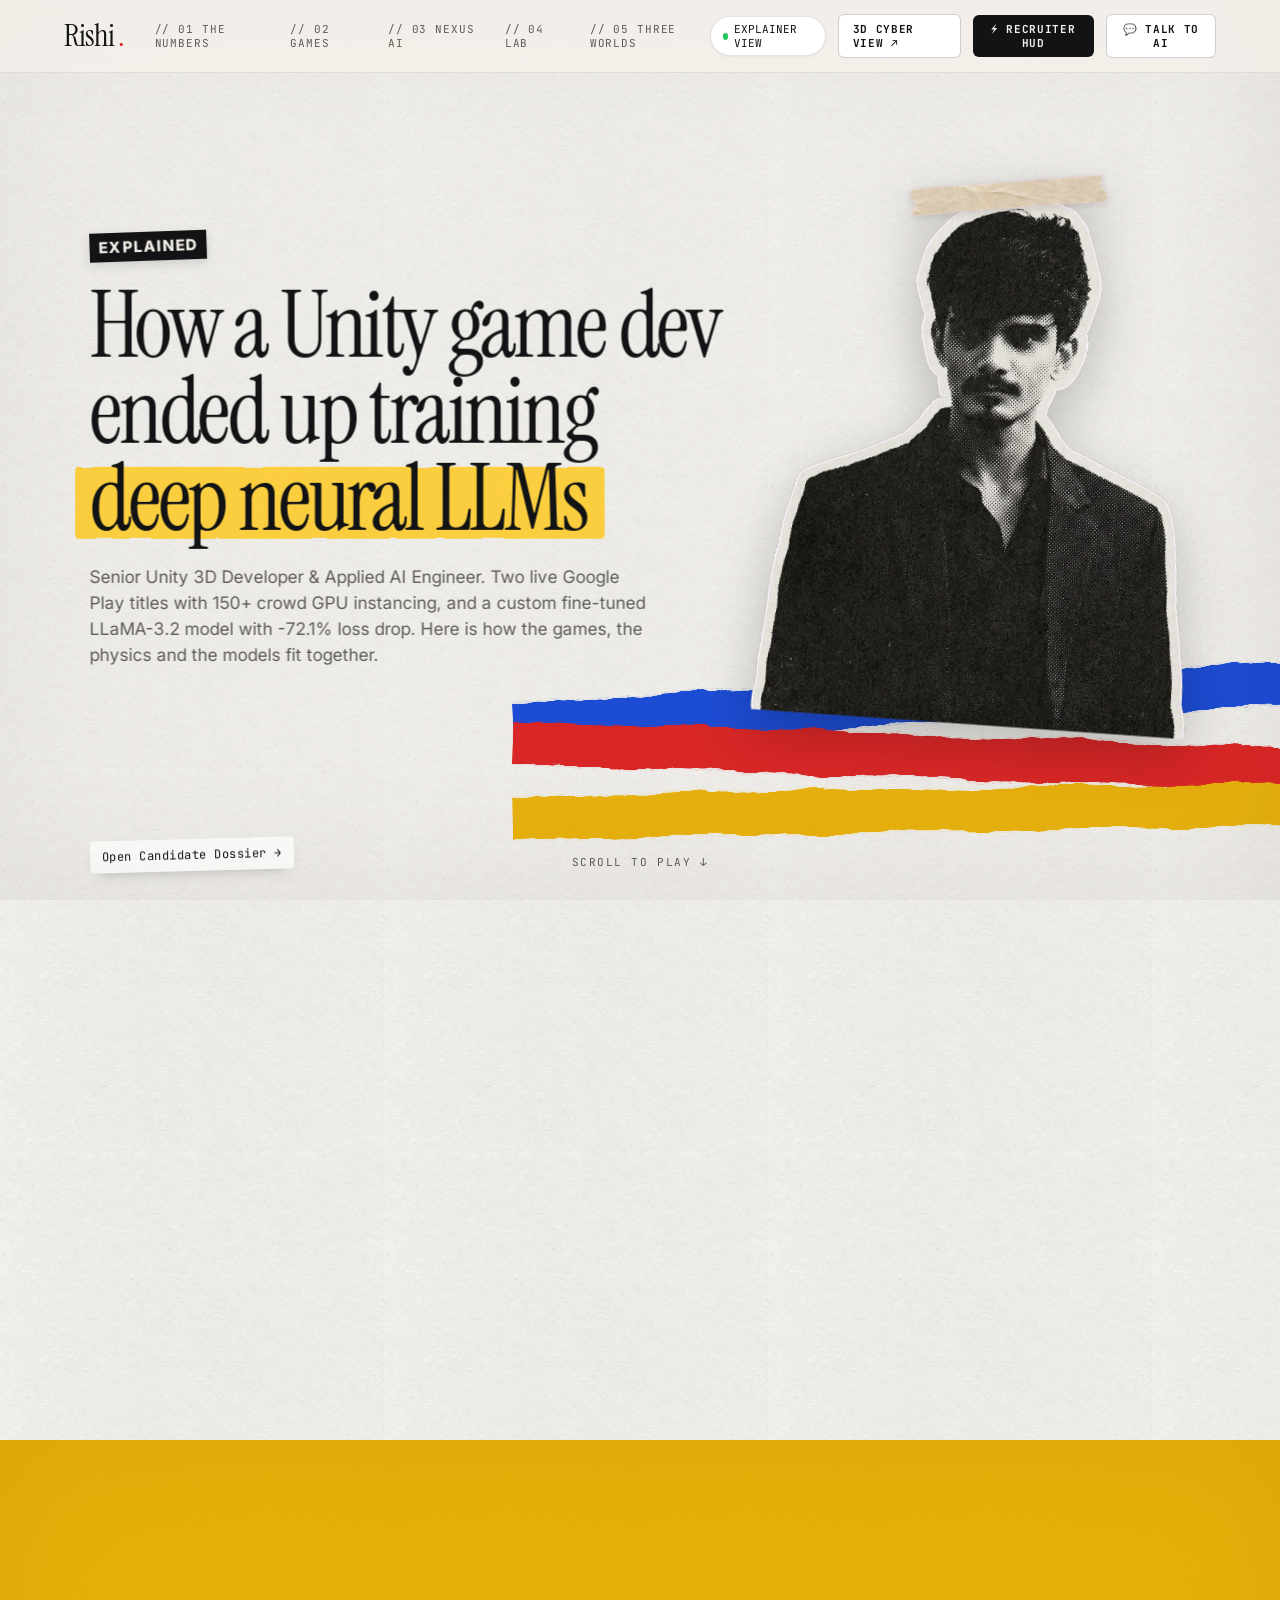
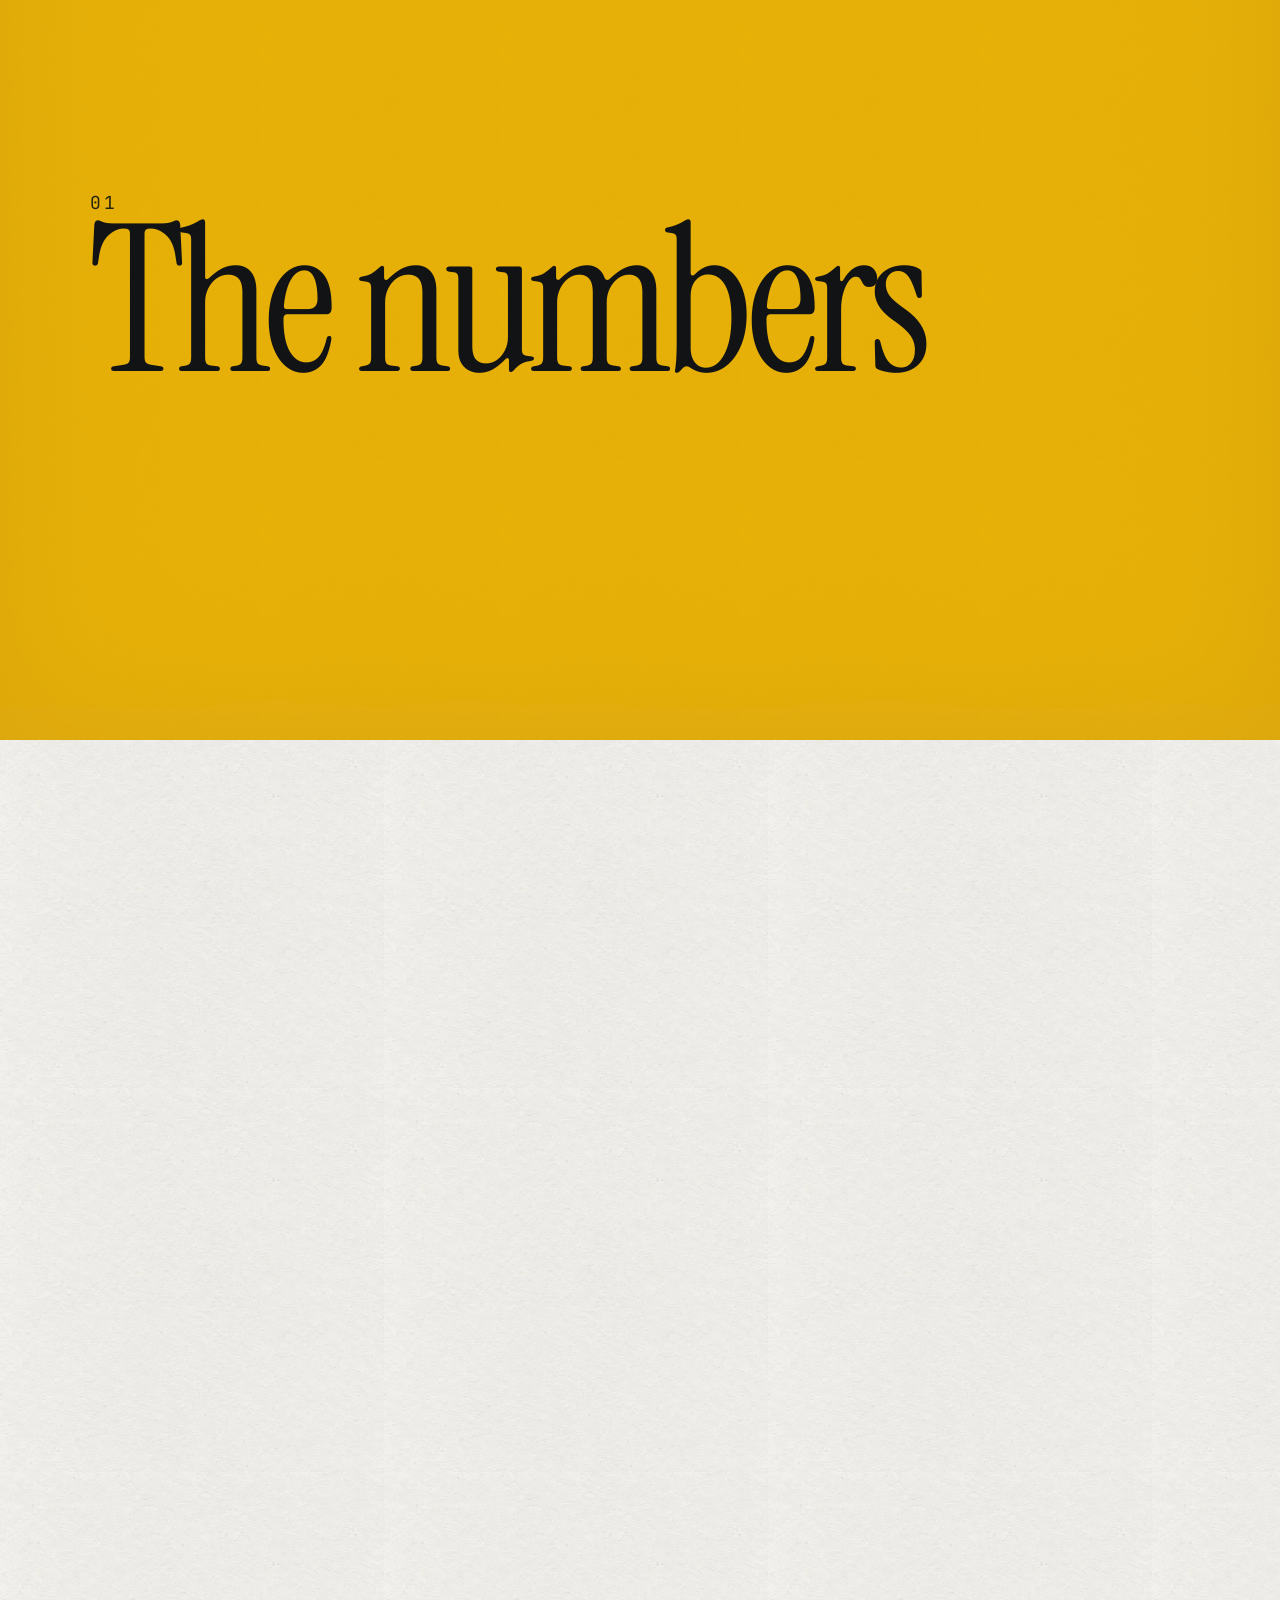
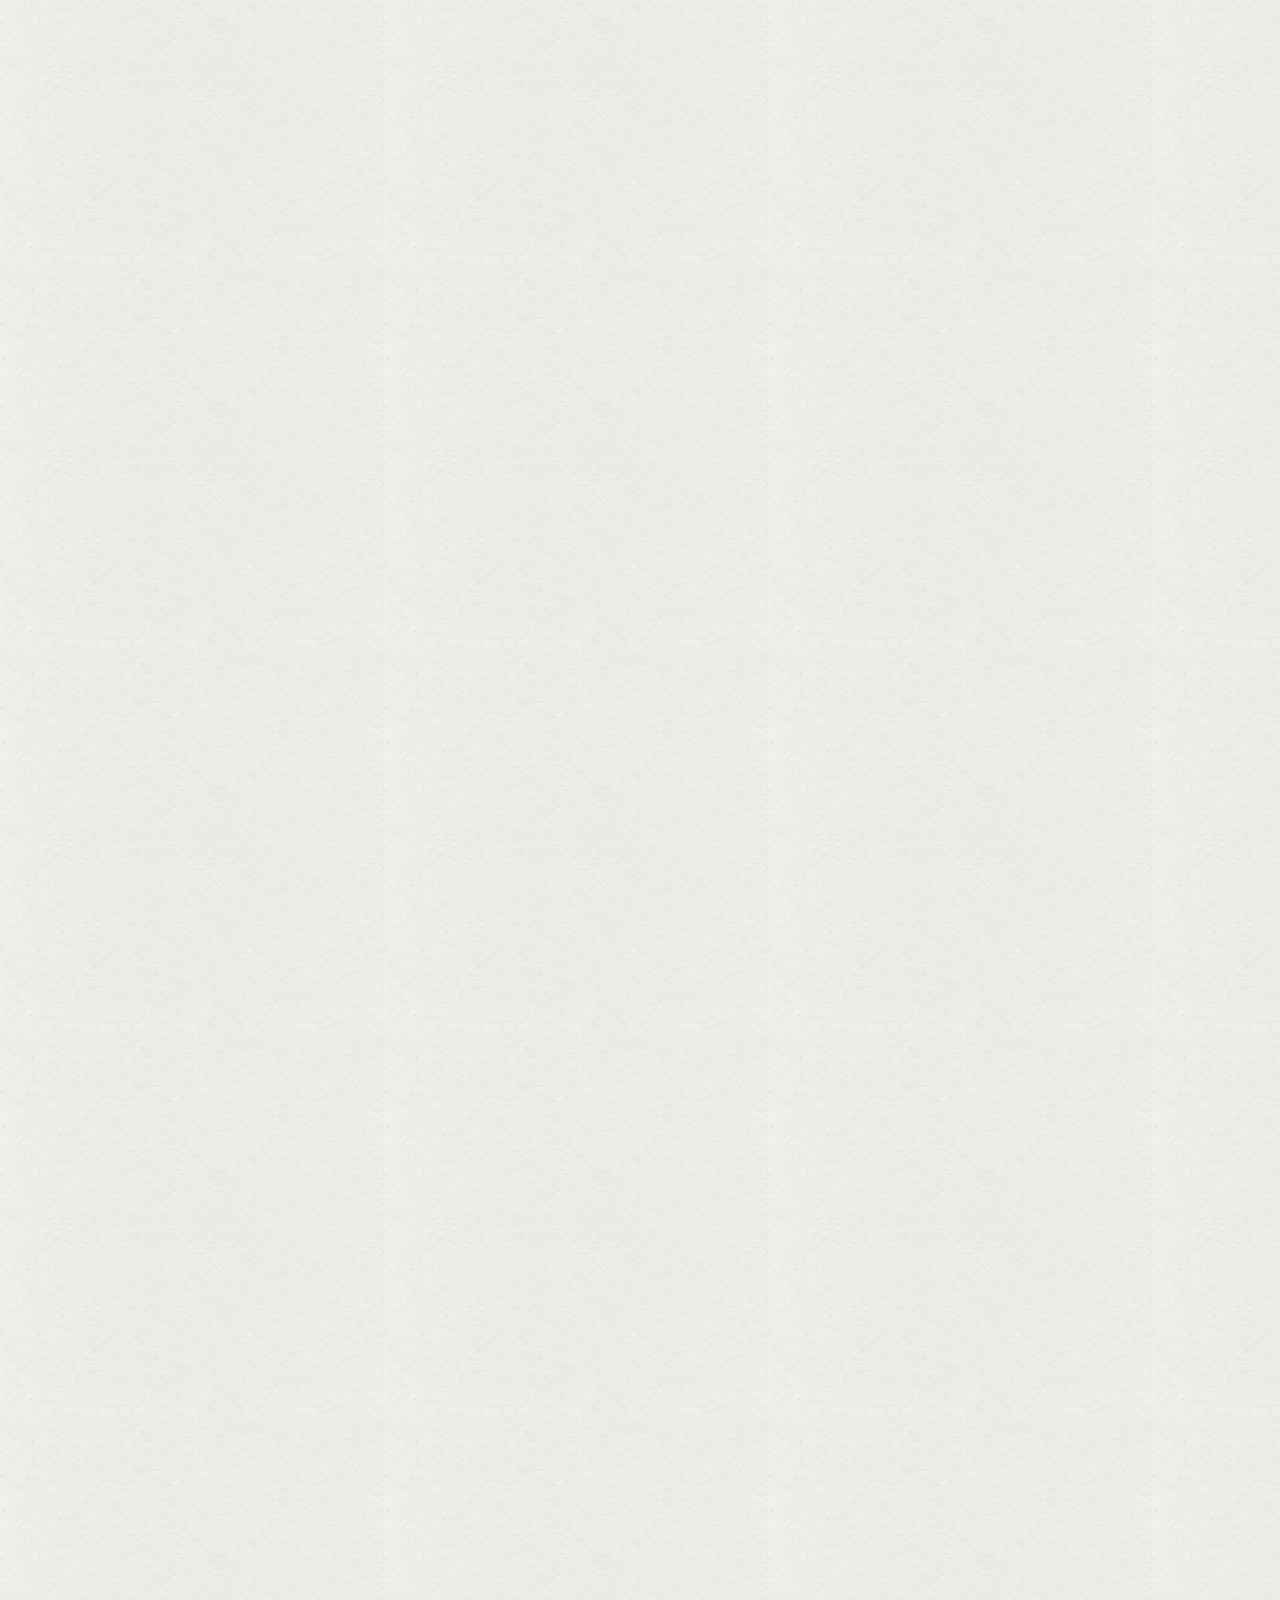
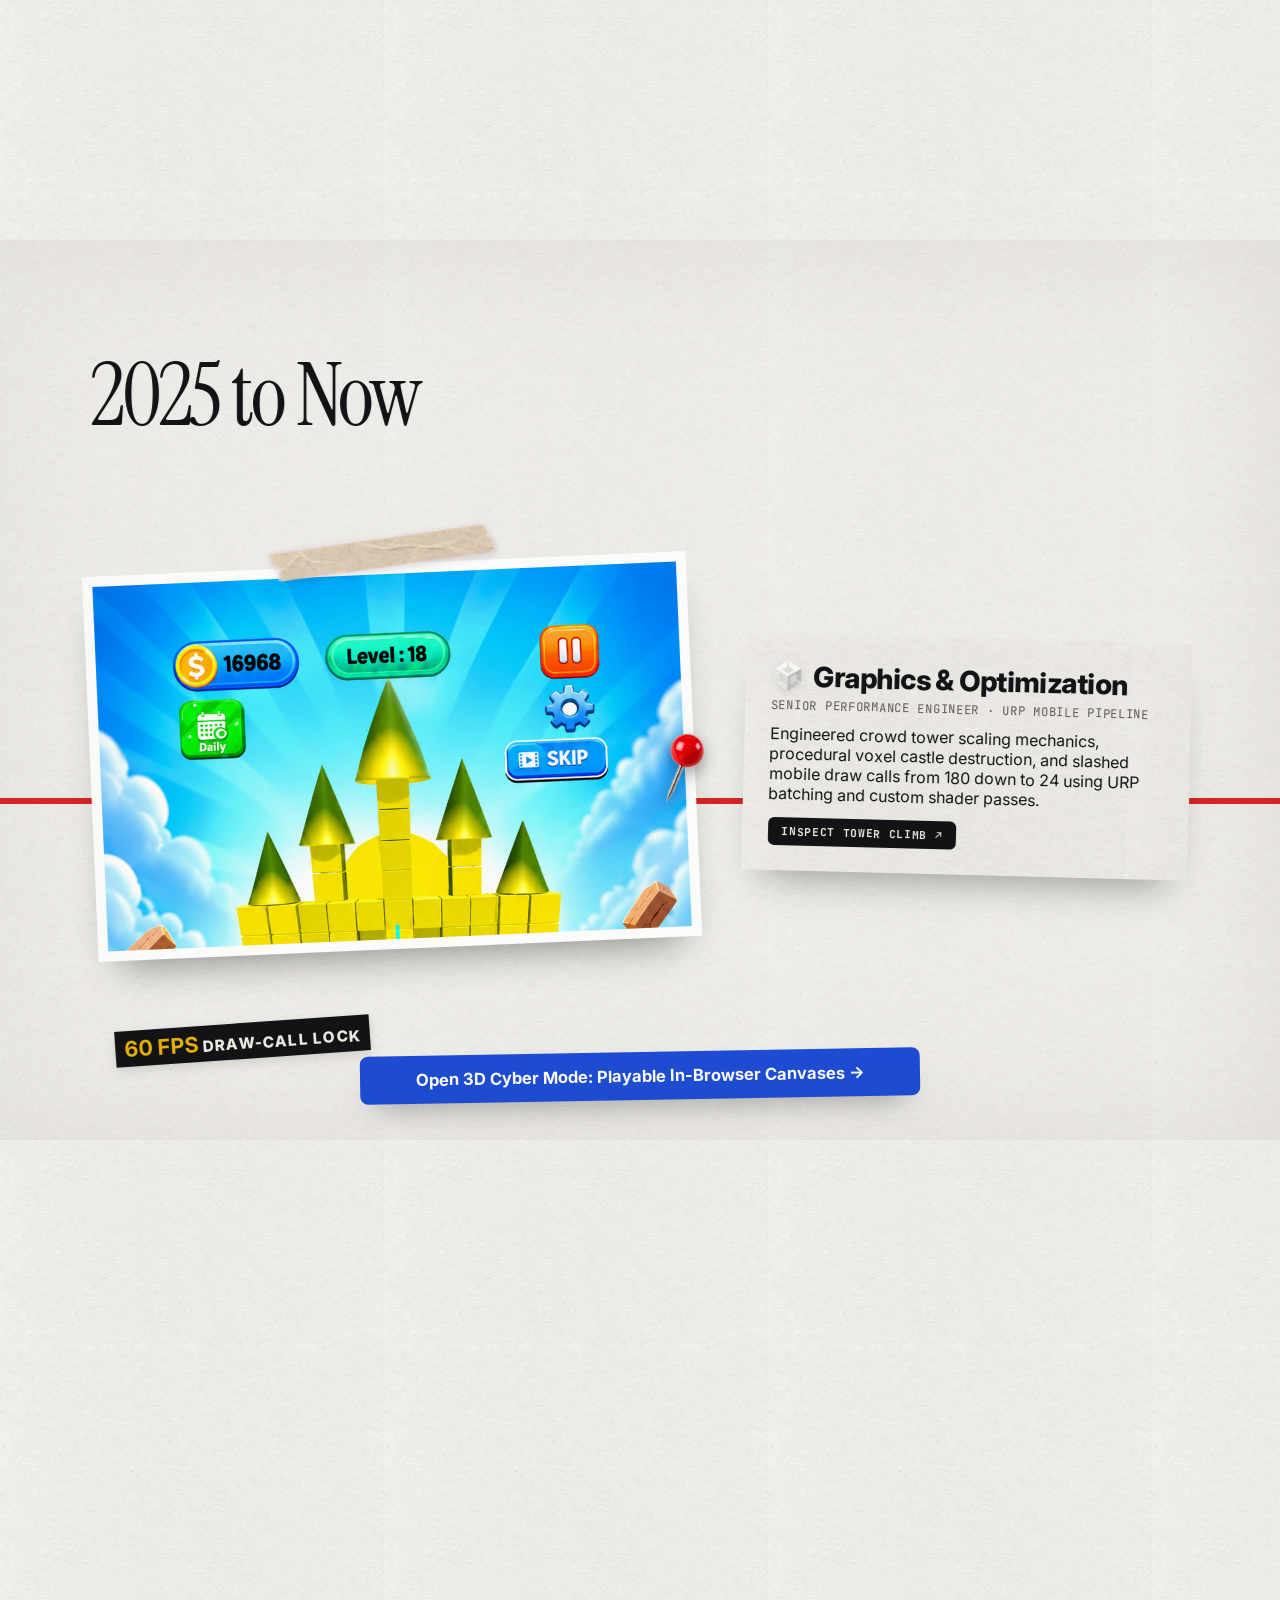
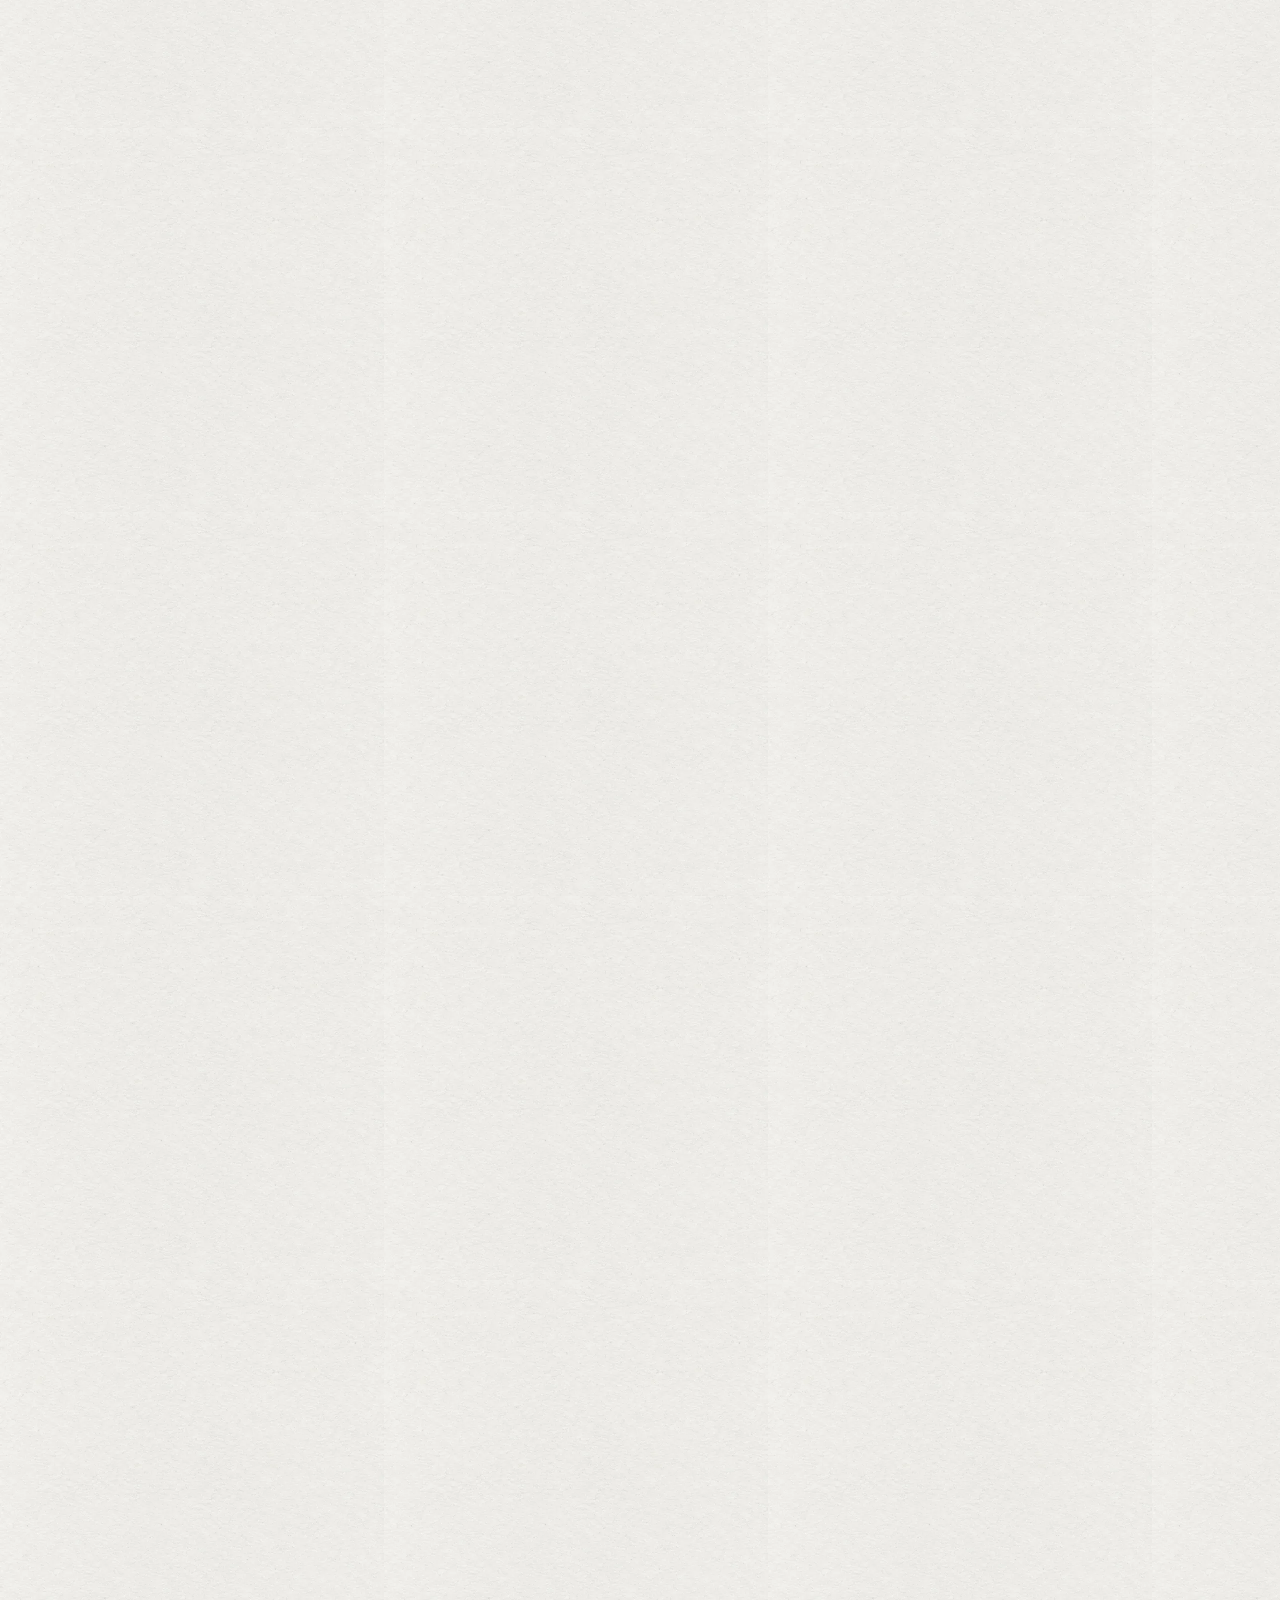
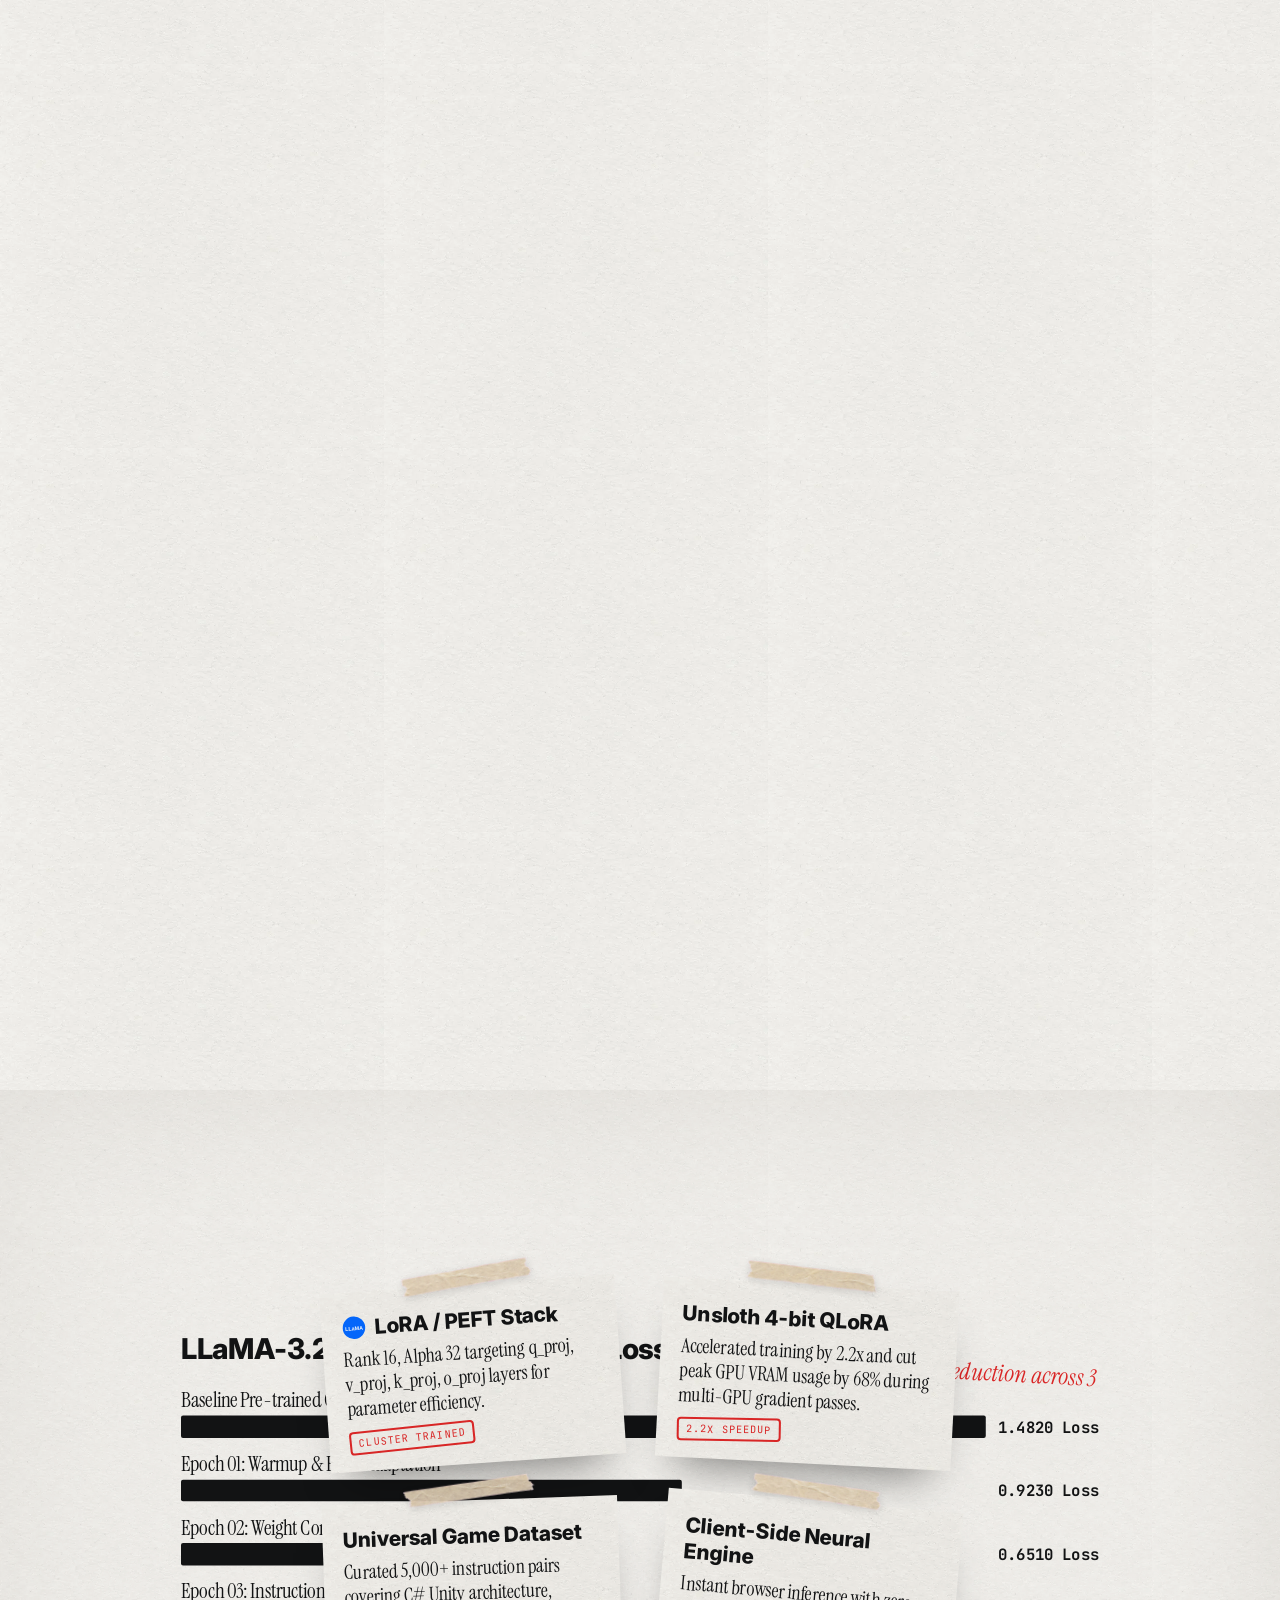
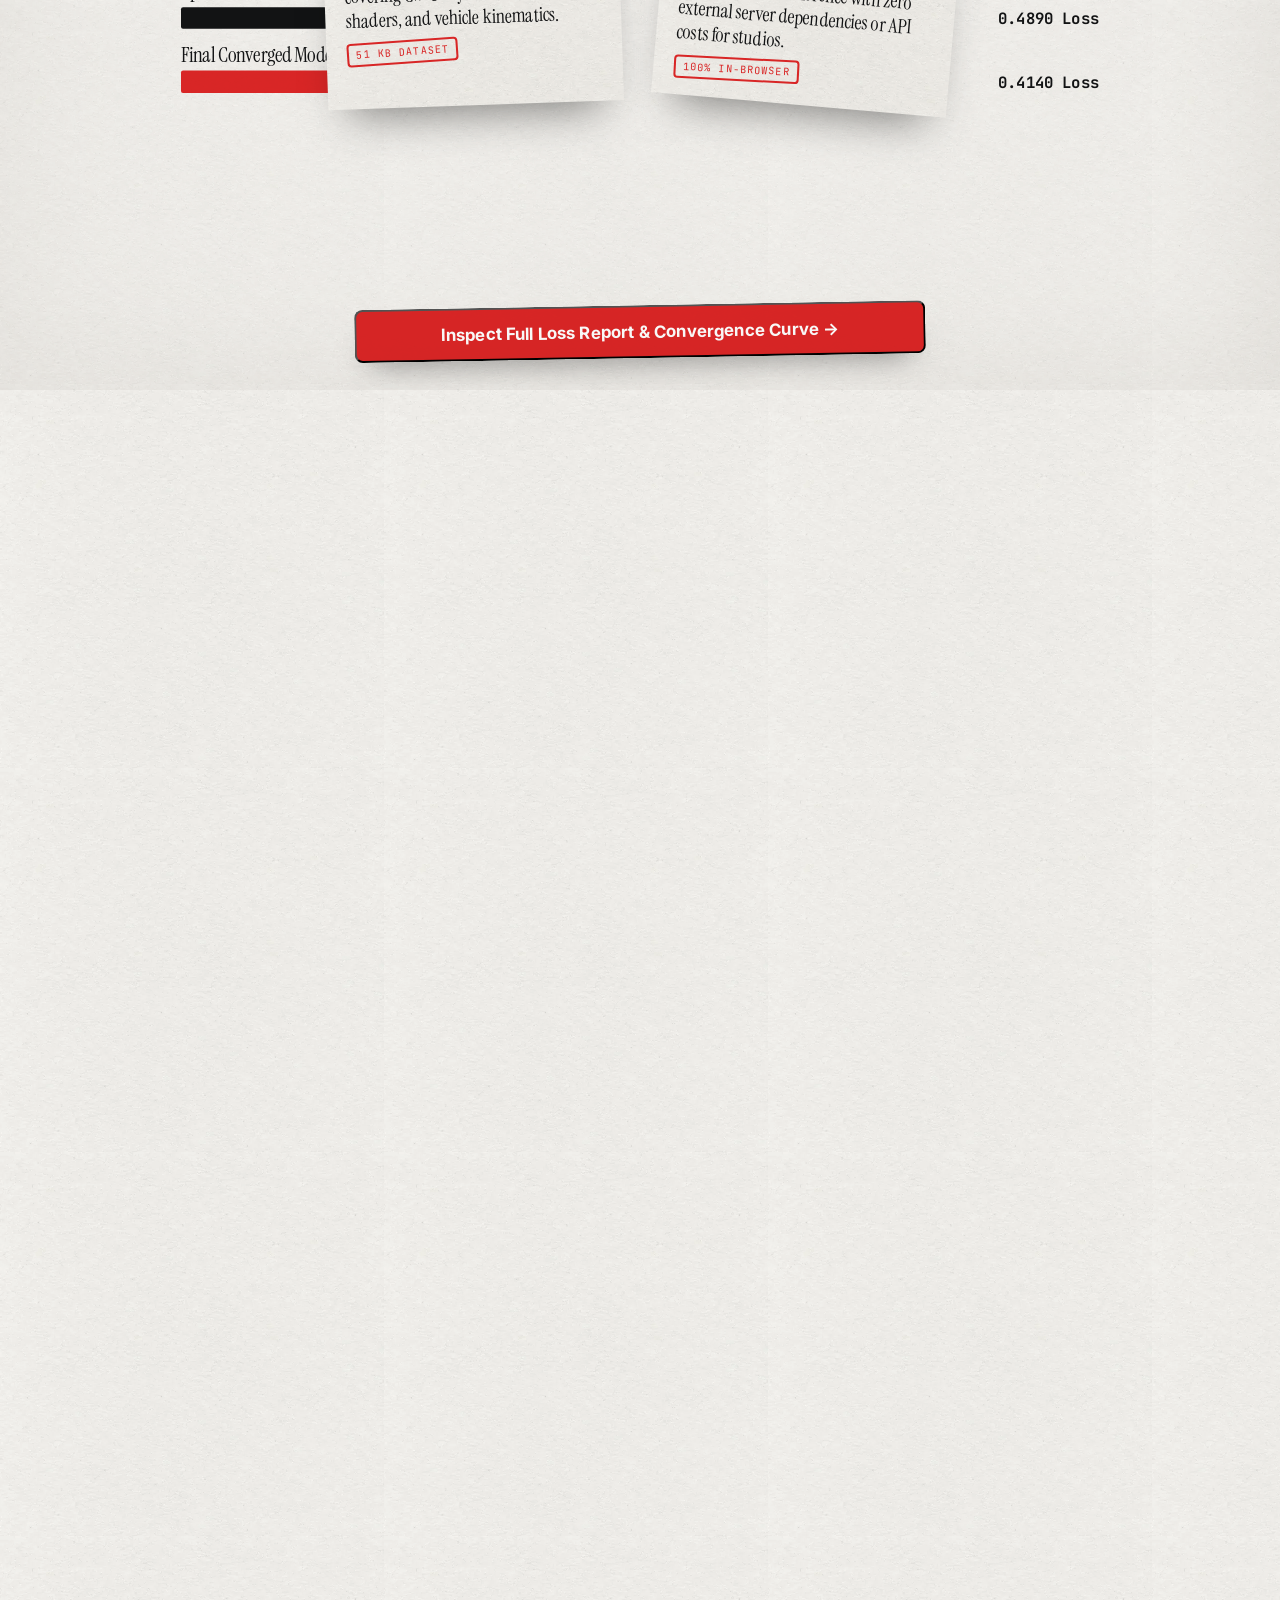
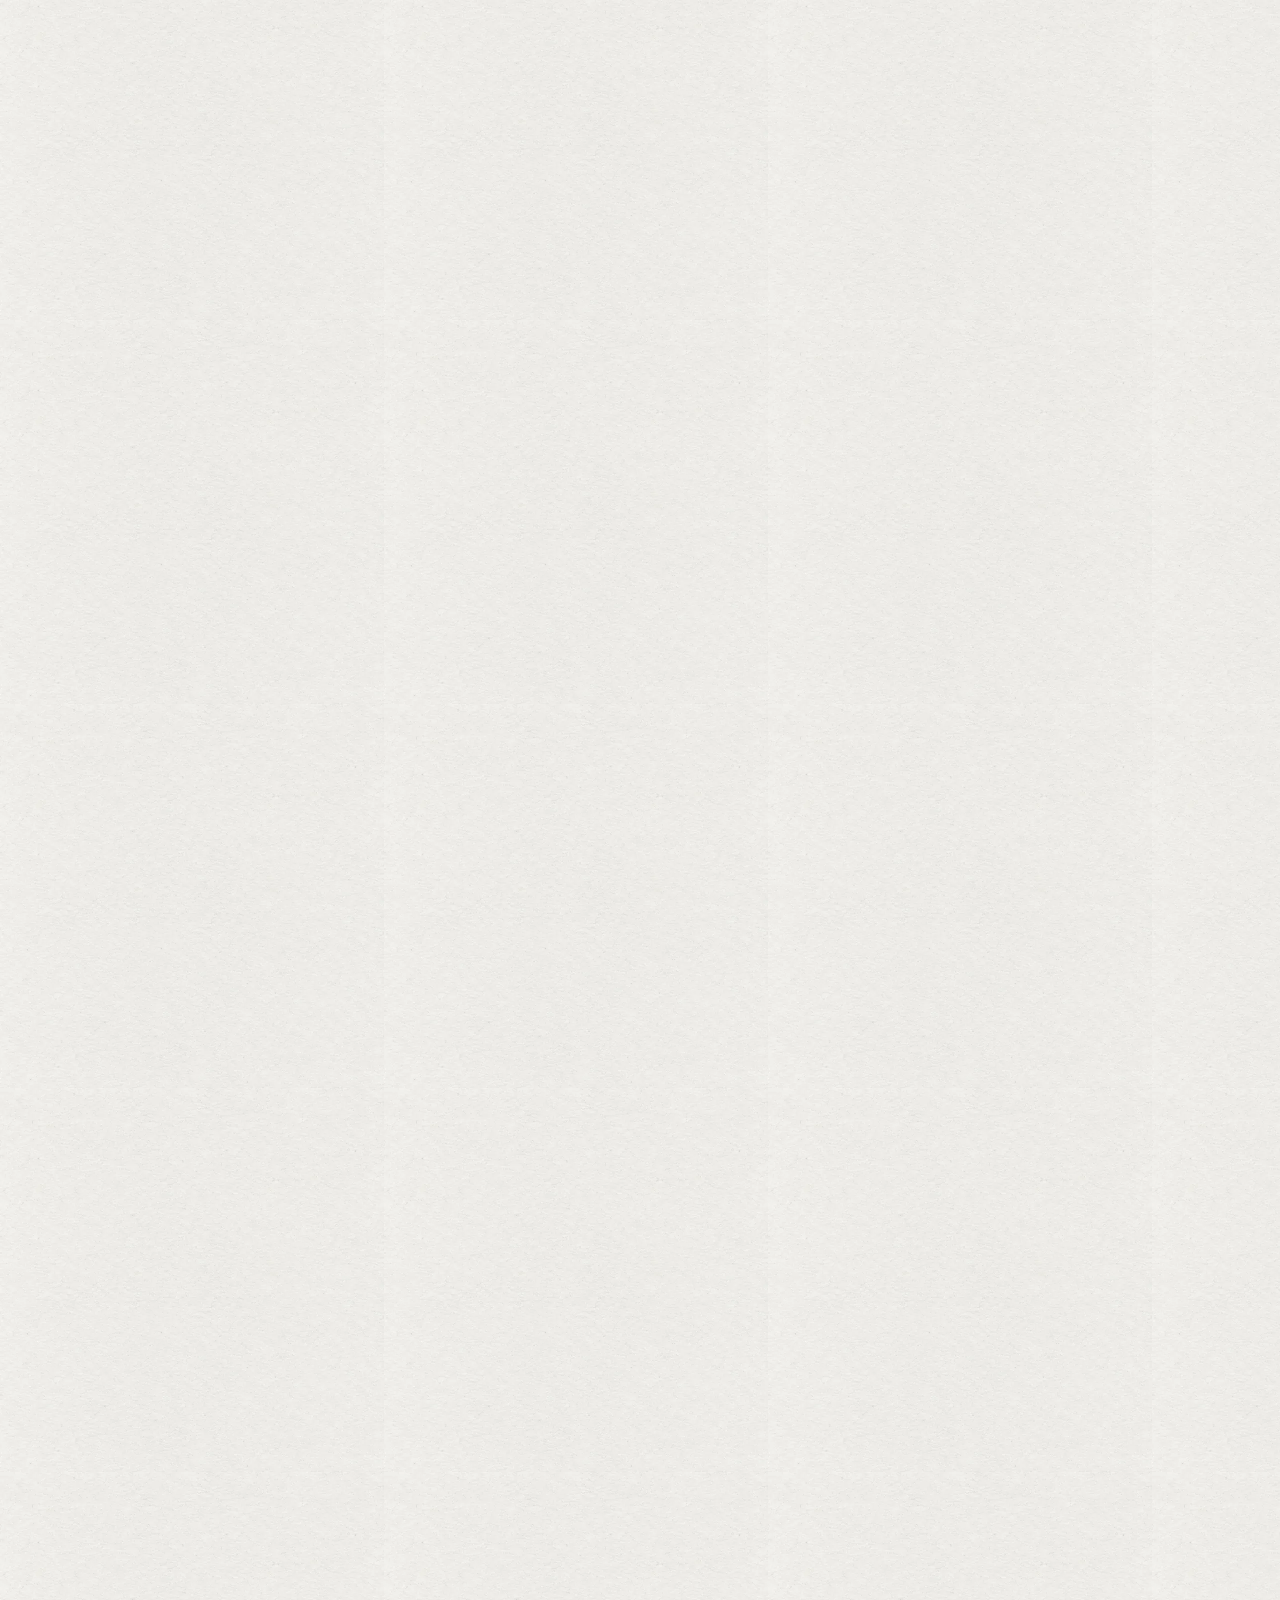
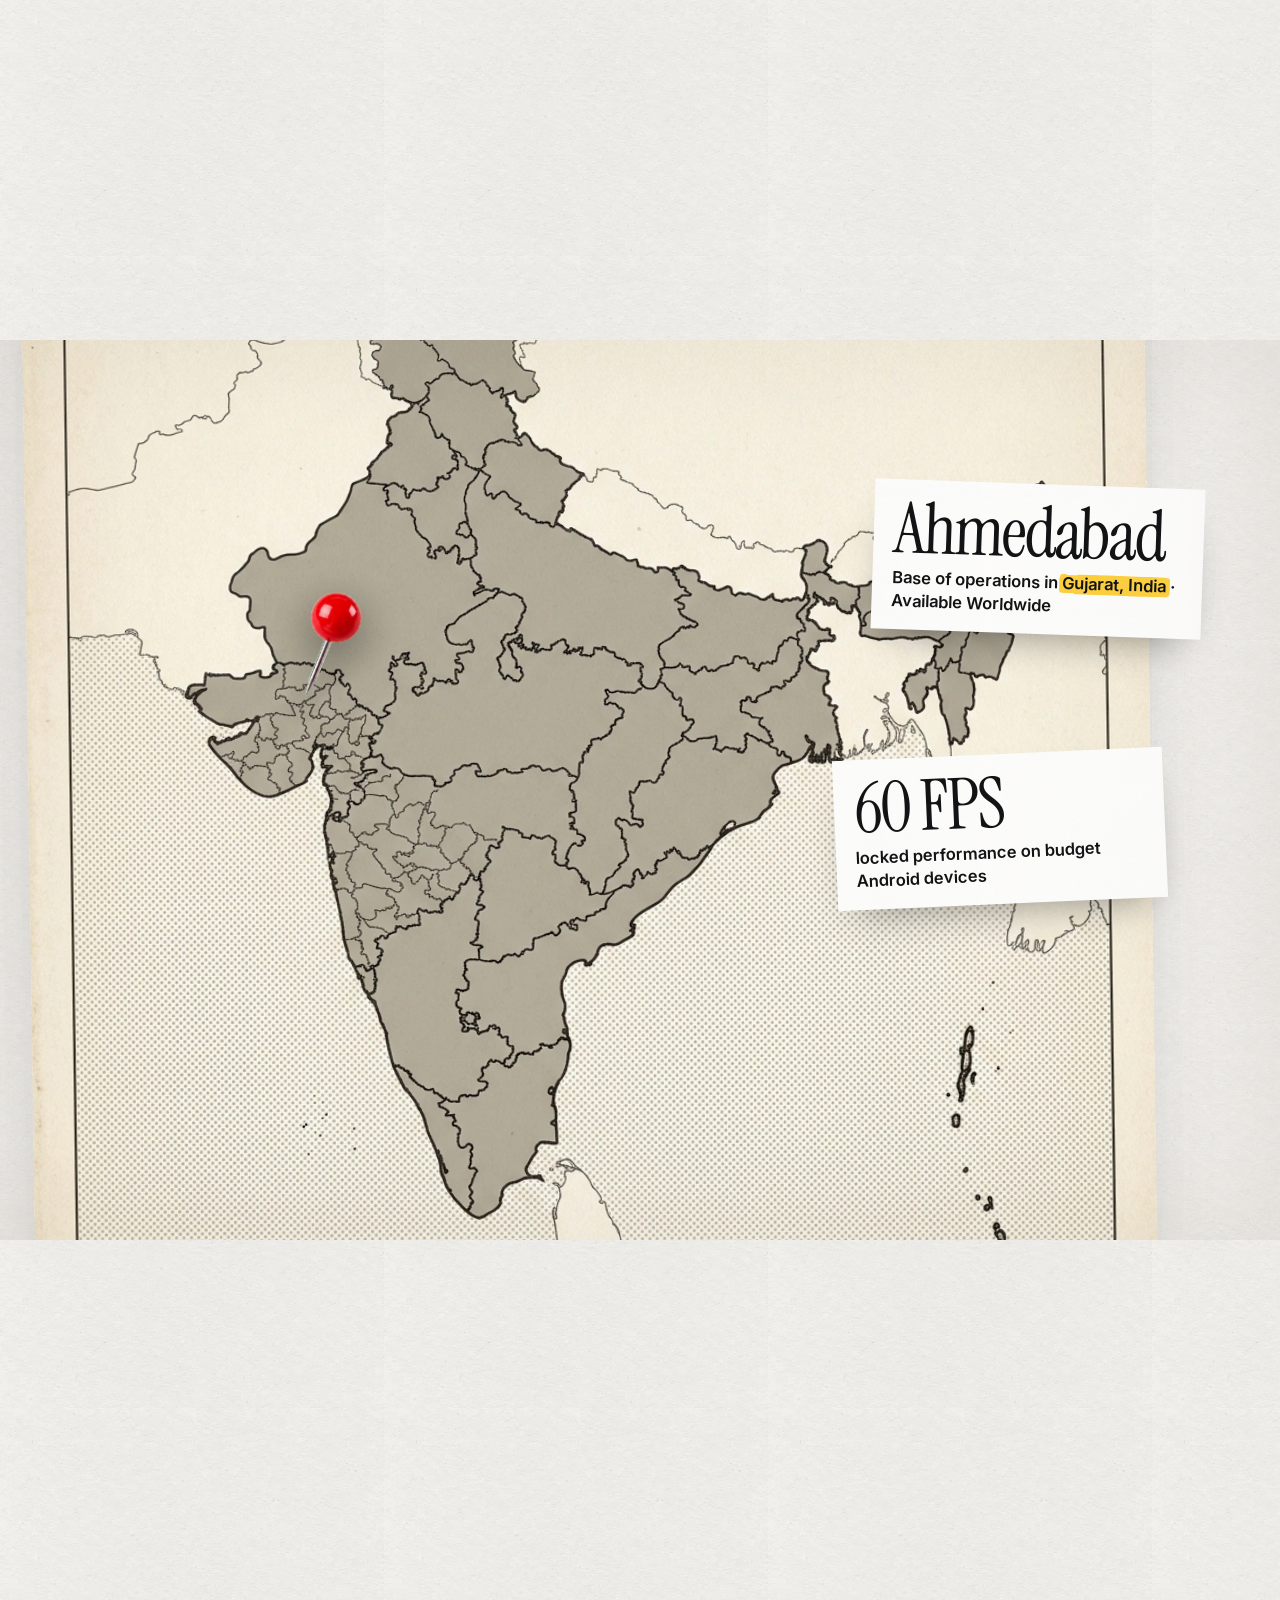
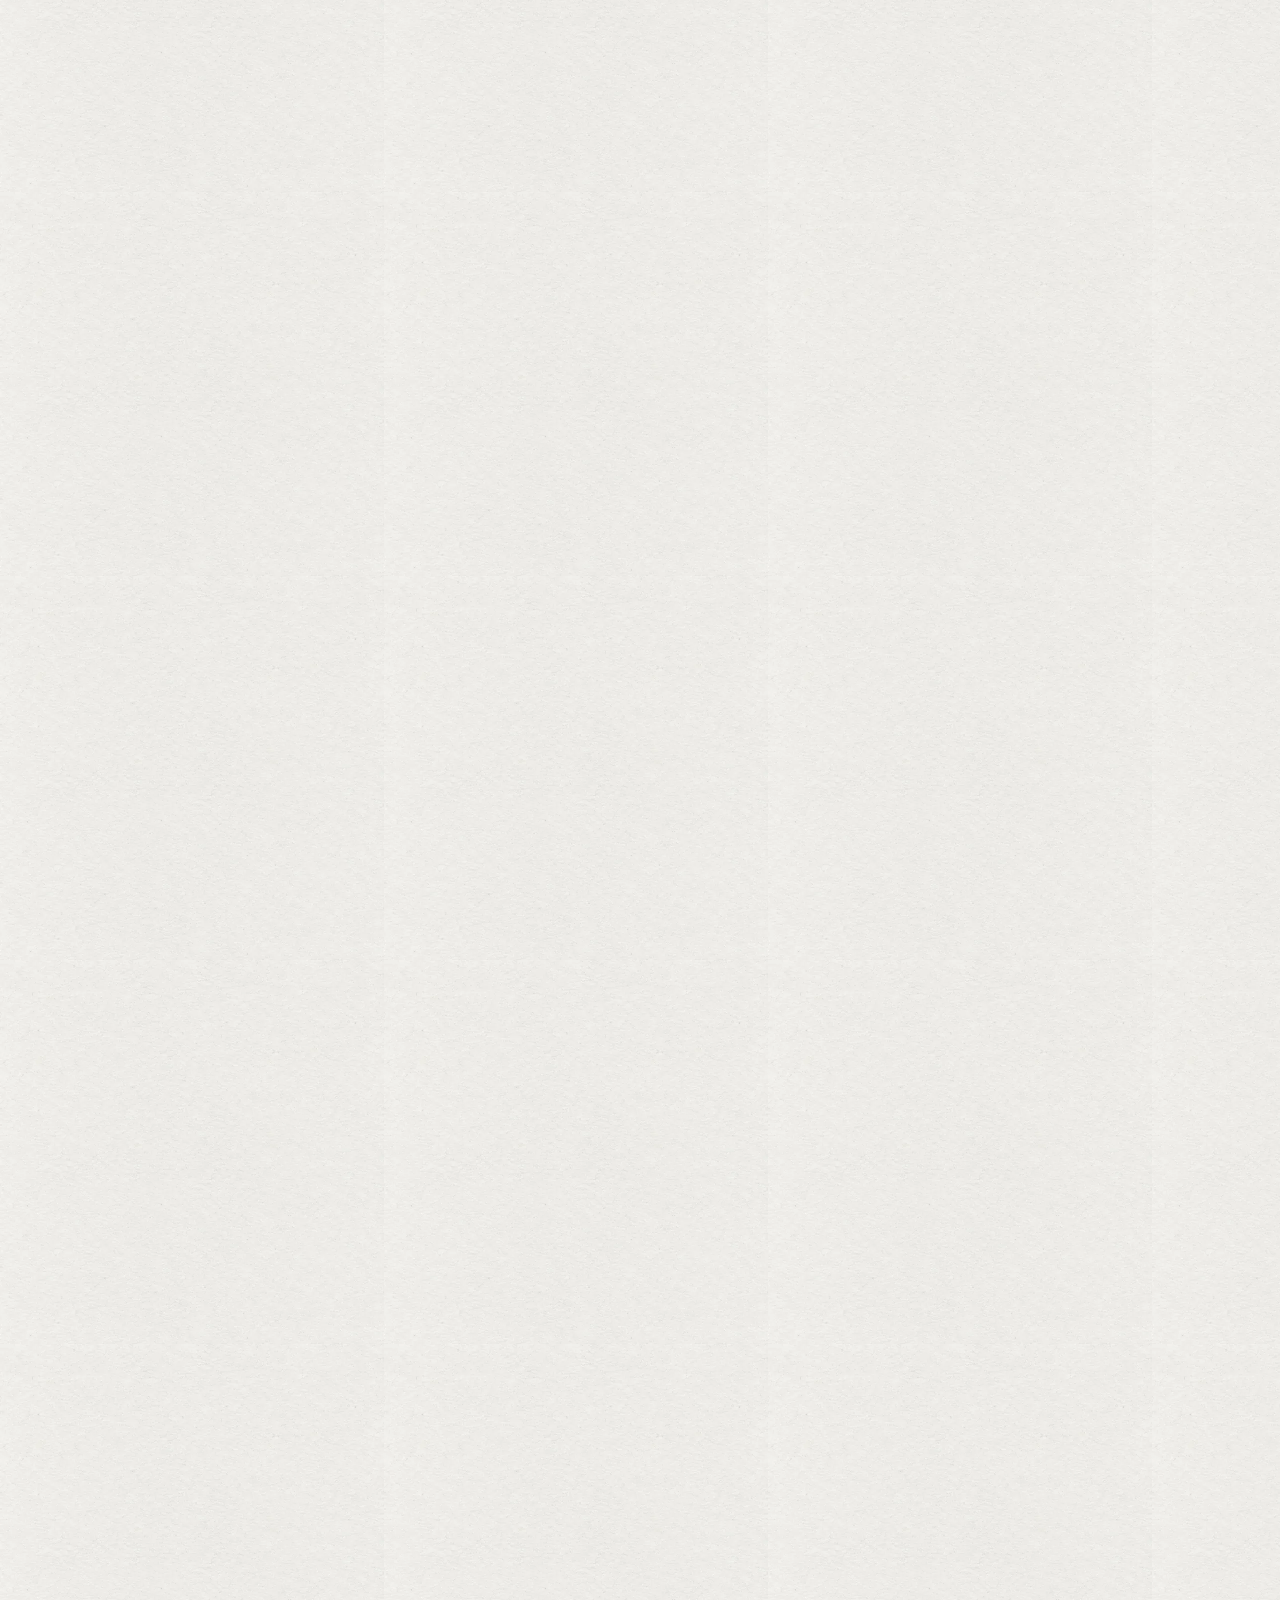
==== commit c742a8fc: "updated" ====
--- a/index.html
+++ b/index.html
@@ -189,7 +189,10 @@
                     Architected high-density runner mechanics with 150+ simultaneous crowd clones using GPU mesh instancing, dynamic multiplier collision gates, and spatial hash collision avoidance at 60 FPS.
                   </p>
                   <div class="panel-actions">
-                    <a class="vox-btn-action" href="https://play.google.com/store/apps/details?id=com.Klynix.CrowdWar" target="_blank" rel="noopener noreferrer">
+                    <button class="vox-btn-action vox-btn-tech" type="button" data-open-webgl="crowdwar">
+                      <span>▶ PLAY WEBGL</span>
+                    </button>
+                    <a class="vox-btn-action" href="https://play.google.com/store/apps/details?id=com.Zoozo.CrowdWar" target="_blank" rel="noopener noreferrer">
                       <img src="vox/logos/Glossy Google Play Triangle Icon.png" alt="" class="vox-btn-icon" />
                       <span>GET ON GOOGLE PLAY ↗</span>
                     </a>
@@ -221,7 +224,10 @@
                     Built realistic vehicle handling from scratch using custom Raycast WheelColliders, Ackermann steering geometry, non-linear tire friction curves, and an authentic 1st-person interior cockpit view.
                   </p>
                   <div class="panel-actions">
-                    <a class="vox-btn-action" href="https://play.google.com/store/apps/details?id=com.Klynix.CarParking" target="_blank" rel="noopener noreferrer">
+                    <button class="vox-btn-action vox-btn-tech" type="button" data-open-webgl="carparking">
+                      <span>▶ PLAY WEBGL</span>
+                    </button>
+                    <a class="vox-btn-action" href="https://play.google.com/store/apps/details?id=com.Zylos.CarParking" target="_blank" rel="noopener noreferrer">
                       <img src="vox/logos/Glossy Google Play Triangle Icon.png" alt="" class="vox-btn-icon" />
                       <span>GET ON GOOGLE PLAY ↗</span>
                     </a>
@@ -265,7 +271,7 @@
             </div>
 
             <!-- Sticky CTA Button -->
-            <a class="sticky-chapter-cta k k-slap" style="--a: 0.90; --b: 0.94; --c: var(--color-tech); --on: #fff;" href="index-cyber3d.html#games">
+            <a class="sticky-chapter-cta k k-slap" style="--a: 0.90; --b: 0.94; --c: var(--color-tech); --on: #fff;" href="index-cyber3d.html#games" data-open-webgl="crowdwar">
               Open 3D Cyber Mode: Playable In-Browser Canvases →
             </a>
           </div>
@@ -482,7 +488,7 @@
               <a class="end-contact-btn" href="https://github.com/RishiVagadiya" target="_blank" rel="noopener noreferrer">
                 <span>⌥ GitHub: RishiVagadiya</span>
               </a>
-              <a class="end-contact-btn" href="https://play.google.com/store/apps/developer?id=Klynix+Games" target="_blank" rel="noopener noreferrer">
+              <a class="end-contact-btn" href="https://play.google.com/store/apps/dev?id=9041610151558756199" target="_blank" rel="noopener noreferrer">
                 <img src="vox/logos/Glossy Google Play Triangle Icon.png" alt="" class="end-contact-icon" />
                 <span>Google Play: Klynix Games</span>
               </a>
@@ -517,7 +523,7 @@
 
                   <div class="vox-footer-group">
                     <span class="group-title">// REPOSITORIES &amp; APPS</span>
-                    <a href="https://play.google.com/store/apps/developer?id=Klynix+Games" target="_blank" rel="noopener noreferrer">
+                    <a href="https://play.google.com/store/apps/dev?id=9041610151558756199" target="_blank" rel="noopener noreferrer">
                       <img src="vox/logos/Glossy Google Play Triangle Icon.png" alt="" class="footer-mini-icon" />
                       <span>Klynix Games Console ↗</span>
                     </a>
@@ -624,14 +630,14 @@
               <span>CrowdWar: Crowd Runner 3D</span>
               <span>Google Play (Klynix Games)</span>
             </div>
-            <p style="font-size: 13px; color: var(--color-ink-soft);">150+ GPU instanced characters, multiplier collision gates, 60 FPS mobile lock. <a href="https://play.google.com/store/apps/details?id=com.Klynix.CrowdWar" target="_blank">Google Play Link ↗</a></p>
+            <p style="font-size: 13px; color: var(--color-ink-soft);">150+ GPU instanced characters, multiplier collision gates, 60 FPS mobile lock. <a href="https://play.google.com/store/apps/details?id=com.Zoozo.CrowdWar" target="_blank">Google Play Link ↗</a></p>
           </div>
           <div>
             <div style="display: flex; justify-content: space-between; font-weight: 700; font-size: 15px;">
               <span>Car Parking: Real Drive 3D</span>
               <span>Google Play (Klynix Games)</span>
             </div>
-            <p style="font-size: 13px; color: var(--color-ink-soft);">Custom mathematical Raycast WheelCollider physics, Ackermann steering, 1st-person cockpit view. <a href="https://play.google.com/store/apps/details?id=com.Klynix.CarParking" target="_blank">Google Play Link ↗</a></p>
+            <p style="font-size: 13px; color: var(--color-ink-soft);">Custom mathematical Raycast WheelCollider physics, Ackermann steering, 1st-person cockpit view. <a href="https://play.google.com/store/apps/details?id=com.Zylos.CarParking" target="_blank">Google Play Link ↗</a></p>
           </div>
         </section>
       </div>
@@ -686,5 +692,42 @@
         <p id="lightbox-cap" class="lightbox-caption"></p>
       </div>
     </div>
+  
+    <!-- =====================================================================
+         MODAL 4: UNITY WEBGL IN-BROWSER GAME PLAYER
+         ===================================================================== -->
+    <div class="vox-modal-backdrop" id="modal-webgl" role="dialog" aria-modal="true" aria-labelledby="webgl-modal-title">
+      <div class="vox-modal-dialog webgl-modal-dialog">
+        <button class="vox-modal-close" type="button" aria-label="Close Game Player" data-close-modal>✕</button>
+
+        <header class="webgl-modal-header">
+          <div class="webgl-modal-title">
+            <span>🎮</span>
+            <span id="webgl-game-title">CrowdWar: Crowd Runner 3D (WebGL)</span>
+          </div>
+          <div class="webgl-tabs-row">
+            <button class="webgl-tab-btn is-active" type="button" data-game="crowdwar">🏃 CrowdWar 3D</button>
+            <button class="webgl-tab-btn" type="button" data-game="carparking">🏎️ Car Parking 3D</button>
+          </div>
+        </header>
+
+        <div class="webgl-viewport-wrapper">
+          <iframe id="webgl-frame" class="webgl-iframe" src="games/crowdwar/index.html" allow="autoplay; fullscreen; gamepad" title="Unity WebGL Game Player"></iframe>
+        </div>
+
+        <footer class="webgl-controls-bar">
+          <div style="display:flex; align-items:center; gap:8px;">
+            <span style="display:inline-block; width:8px; height:8px; border-radius:50%; background:#10b981;"></span>
+            <span>UNITY WEBGL ENGINE RUNTIME · 60 FPS</span>
+          </div>
+          <div style="display:flex; gap:8px;">
+            <button class="webgl-ctrl-btn" type="button" id="btn-webgl-fullscreen">⛶ Fullscreen</button>
+            <button class="webgl-ctrl-btn" type="button" id="btn-webgl-reload">↺ Restart Game</button>
+            <a class="webgl-ctrl-btn" href="index-cyber3d.html#games" style="text-decoration:none;">⚡ 3D Cyber View ↗</a>
+          </div>
+        </footer>
+      </div>
+    </div>
+
   </body>
 </html>
--- a/vox.css
+++ b/vox.css
@@ -1124,45 +1124,45 @@
 }
 
 /* =============================================================================
-   VOX EDITORIAL PAGE FOOTER (BEAT 05)
+   VOX EDITORIAL PAGE FOOTER (BEAT 05) - MEDIUM BALANCED SIZING
    ============================================================================= */
 .vox-page-footer {
   width: 100%;
-  max-width: min(640px, 86vw);
-  margin-top: 4px;
+  max-width: min(860px, 92vw);
+  margin-top: 14px;
   position: relative;
   z-index: 5;
 }
 
 .vox-footer-divider {
   width: 100%;
-  height: 1.5px;
+  height: 2px;
   background: var(--color-ink);
-  margin-bottom: 8px;
-  opacity: 0.75;
+  margin-bottom: 12px;
+  opacity: 0.85;
 }
 
 .vox-footer-content {
   display: grid;
-  grid-template-columns: 1.2fr 2fr;
-  gap: 14px;
+  grid-template-columns: 1.1fr 1.9fr;
+  gap: 22px;
   align-items: flex-start;
 }
 
 .vox-footer-left {
   display: flex;
   flex-direction: column;
-  gap: 2px;
+  gap: 4px;
 }
 
 .vox-footer-brand {
   font-family: var(--font-serif);
-  font-size: 17px;
-  line-height: 1;
+  font-size: 22px;
+  line-height: 1.1;
   letter-spacing: -0.03em;
   display: flex;
   align-items: baseline;
-  gap: 6px;
+  gap: 8px;
 }
 
 .vox-footer-brand .brand-dot {
@@ -1171,64 +1171,64 @@
 
 .vox-footer-brand .brand-badge {
   font-family: var(--font-mono);
-  font-size: 8.5px;
+  font-size: 10px;
   letter-spacing: 0.08em;
-  padding: 1px 4px;
+  padding: 2px 6px;
   background: var(--color-ink);
   color: #fff;
-  border-radius: 3px;
+  border-radius: 4px;
   font-weight: 700;
   transform: translateY(-1px);
 }
 
 .vox-footer-subtitle {
   font-family: var(--font-sans);
-  font-size: 10.5px;
+  font-size: 12.5px;
   font-weight: 600;
   color: var(--color-ink);
-  line-height: 1.25;
+  line-height: 1.35;
   margin: 0;
 }
 
 .vox-footer-copy {
   font-family: var(--font-sans);
-  font-size: 9.5px;
+  font-size: 11.5px;
   color: var(--color-ink-soft);
-  line-height: 1.25;
+  line-height: 1.45;
   margin: 0;
 }
 
 .vox-footer-nav {
   display: grid;
   grid-template-columns: repeat(3, minmax(0, 1fr));
-  gap: 8px;
+  gap: 14px;
 }
 
 .vox-footer-group {
   display: flex;
   flex-direction: column;
-  gap: 2px;
+  gap: 5px;
 }
 
 .vox-footer-group .group-title {
   font-family: var(--font-mono);
-  font-size: 8px;
+  font-size: 10px;
   font-weight: 800;
   letter-spacing: 0.08em;
   color: var(--color-ink-soft);
   text-transform: uppercase;
-  margin-bottom: 1px;
+  margin-bottom: 2px;
 }
 
 .vox-footer-group a {
   font-family: var(--font-mono);
-  font-size: 9.5px;
+  font-size: 11.5px;
   color: var(--color-ink);
   text-decoration: none;
-  line-height: 1.2;
+  line-height: 1.4;
   display: inline-flex;
   align-items: center;
-  gap: 3px;
+  gap: 5px;
   transition: color 0.15s ease, transform 0.15s ease;
 }
 
@@ -1240,38 +1240,38 @@
 }
 
 .footer-mini-icon {
-  width: 11px;
-  height: 11px;
+  width: 14px;
+  height: 14px;
   object-fit: contain;
   vertical-align: middle;
   flex-shrink: 0;
 }
 
 .vox-footer-bottom {
-  margin-top: 6px;
-  padding-top: 5px;
-  border-top: 1px dashed rgba(26, 26, 26, 0.2);
+  margin-top: 12px;
+  padding-top: 8px;
+  border-top: 1px dashed rgba(26, 26, 26, 0.25);
   display: flex;
   justify-content: space-between;
   align-items: center;
   flex-wrap: wrap;
-  gap: 4px;
+  gap: 6px;
 }
 
 .footer-status-tag {
   display: flex;
   align-items: center;
-  gap: 6px;
-  font-family: var(--font-mono);
-  font-size: 9px;
+  gap: 8px;
+  font-family: var(--font-mono);
+  font-size: 10.5px;
   font-weight: 700;
   letter-spacing: 0.05em;
   color: var(--color-ink);
 }
 
 .status-pulse {
-  width: 7px;
-  height: 7px;
+  width: 8px;
+  height: 8px;
   border-radius: 50%;
   background: #10b981;
   box-shadow: 0 0 0 0 rgba(16, 185, 129, 0.7);
@@ -1286,18 +1286,18 @@
 
 .footer-tech-chips {
   display: flex;
-  gap: 4px;
+  gap: 6px;
   flex-wrap: wrap;
 }
 
 .footer-tech-chips span {
   font-family: var(--font-mono);
-  font-size: 8px;
+  font-size: 10px;
   letter-spacing: 0.03em;
   background: #fff;
-  border: 1px solid rgba(26, 26, 26, 0.18);
-  padding: 1px 4px;
-  border-radius: 3px;
+  border: 1px solid rgba(26, 26, 26, 0.2);
+  padding: 2px 6px;
+  border-radius: 4px;
   color: var(--color-ink-soft);
 }
 
@@ -1729,3 +1729,135 @@
   margin-right: 4px;
   display: inline-block;
 }
+
+/* =============================================================================
+   UNITY WEBGL IN-BROWSER GAME PLAYER MODAL
+   ============================================================================= */
+.webgl-modal-dialog {
+  max-width: 960px;
+  width: 95vw;
+  padding: 20px;
+  background: #090d16;
+  color: #fff;
+  border: 1px solid rgba(0, 240, 255, 0.35);
+  border-radius: 14px;
+  box-shadow: 0 25px 60px rgba(0, 0, 0, 0.85), 0 0 45px rgba(0, 240, 255, 0.12);
+}
+
+.webgl-modal-header {
+  display: flex;
+  justify-content: space-between;
+  align-items: center;
+  flex-wrap: wrap;
+  gap: 12px;
+  margin-bottom: 12px;
+  border-bottom: 1px solid rgba(255, 255, 255, 0.1);
+  padding-bottom: 12px;
+}
+
+.webgl-modal-title {
+  font-family: var(--font-sans);
+  font-size: 17px;
+  font-weight: 800;
+  color: #fff;
+  display: flex;
+  align-items: center;
+  gap: 8px;
+}
+
+.webgl-tabs-row {
+  display: flex;
+  gap: 8px;
+  flex-wrap: wrap;
+}
+
+.webgl-tab-btn {
+  font-family: var(--font-mono);
+  font-size: 11.5px;
+  font-weight: 700;
+  padding: 6px 14px;
+  background: rgba(255, 255, 255, 0.08);
+  color: #94a3b8;
+  border: 1px solid rgba(255, 255, 255, 0.16);
+  border-radius: 6px;
+  cursor: pointer;
+  transition: all 0.2s ease;
+}
+
+.webgl-tab-btn:hover {
+  background: rgba(0, 240, 255, 0.15);
+  color: #00f0ff;
+  border-color: rgba(0, 240, 255, 0.4);
+}
+
+.webgl-tab-btn.is-active {
+  background: #00f0ff;
+  color: #05070d;
+  border-color: #00f0ff;
+  font-weight: 800;
+  box-shadow: 0 0 15px rgba(0, 240, 255, 0.45);
+}
+
+.webgl-viewport-wrapper {
+  position: relative;
+  width: 100%;
+  aspect-ratio: 16 / 9;
+  min-height: 380px;
+  max-height: 68vh;
+  background: #000;
+  border-radius: 8px;
+  overflow: hidden;
+  border: 1px solid rgba(255, 255, 255, 0.15);
+}
+
+.webgl-iframe {
+  width: 100%;
+  height: 100%;
+  border: none;
+  display: block;
+  background: #05070d;
+}
+
+.webgl-controls-bar {
+  display: flex;
+  justify-content: space-between;
+  align-items: center;
+  flex-wrap: wrap;
+  gap: 10px;
+  margin-top: 10px;
+  font-family: var(--font-mono);
+  font-size: 11px;
+  color: #94a3b8;
+}
+
+.webgl-ctrl-btn {
+  font-family: var(--font-mono);
+  font-size: 11px;
+  padding: 5px 12px;
+  background: rgba(255, 255, 255, 0.08);
+  border: 1px solid rgba(255, 255, 255, 0.16);
+  color: #e2e8f0;
+  border-radius: 4px;
+  cursor: pointer;
+  transition: all 0.15s ease;
+  display: inline-flex;
+  align-items: center;
+  gap: 5px;
+}
+
+.webgl-ctrl-btn:hover {
+  background: rgba(0, 240, 255, 0.2);
+  color: #00f0ff;
+  border-color: rgba(0, 240, 255, 0.5);
+}
+
+.vox-btn-tech {
+  background: #0066ff !important;
+  color: #fff !important;
+  border-color: #0066ff !important;
+}
+
+.vox-btn-tech:hover {
+  background: #0052cc !important;
+  box-shadow: 0 4px 12px rgba(0, 102, 255, 0.35);
+}
